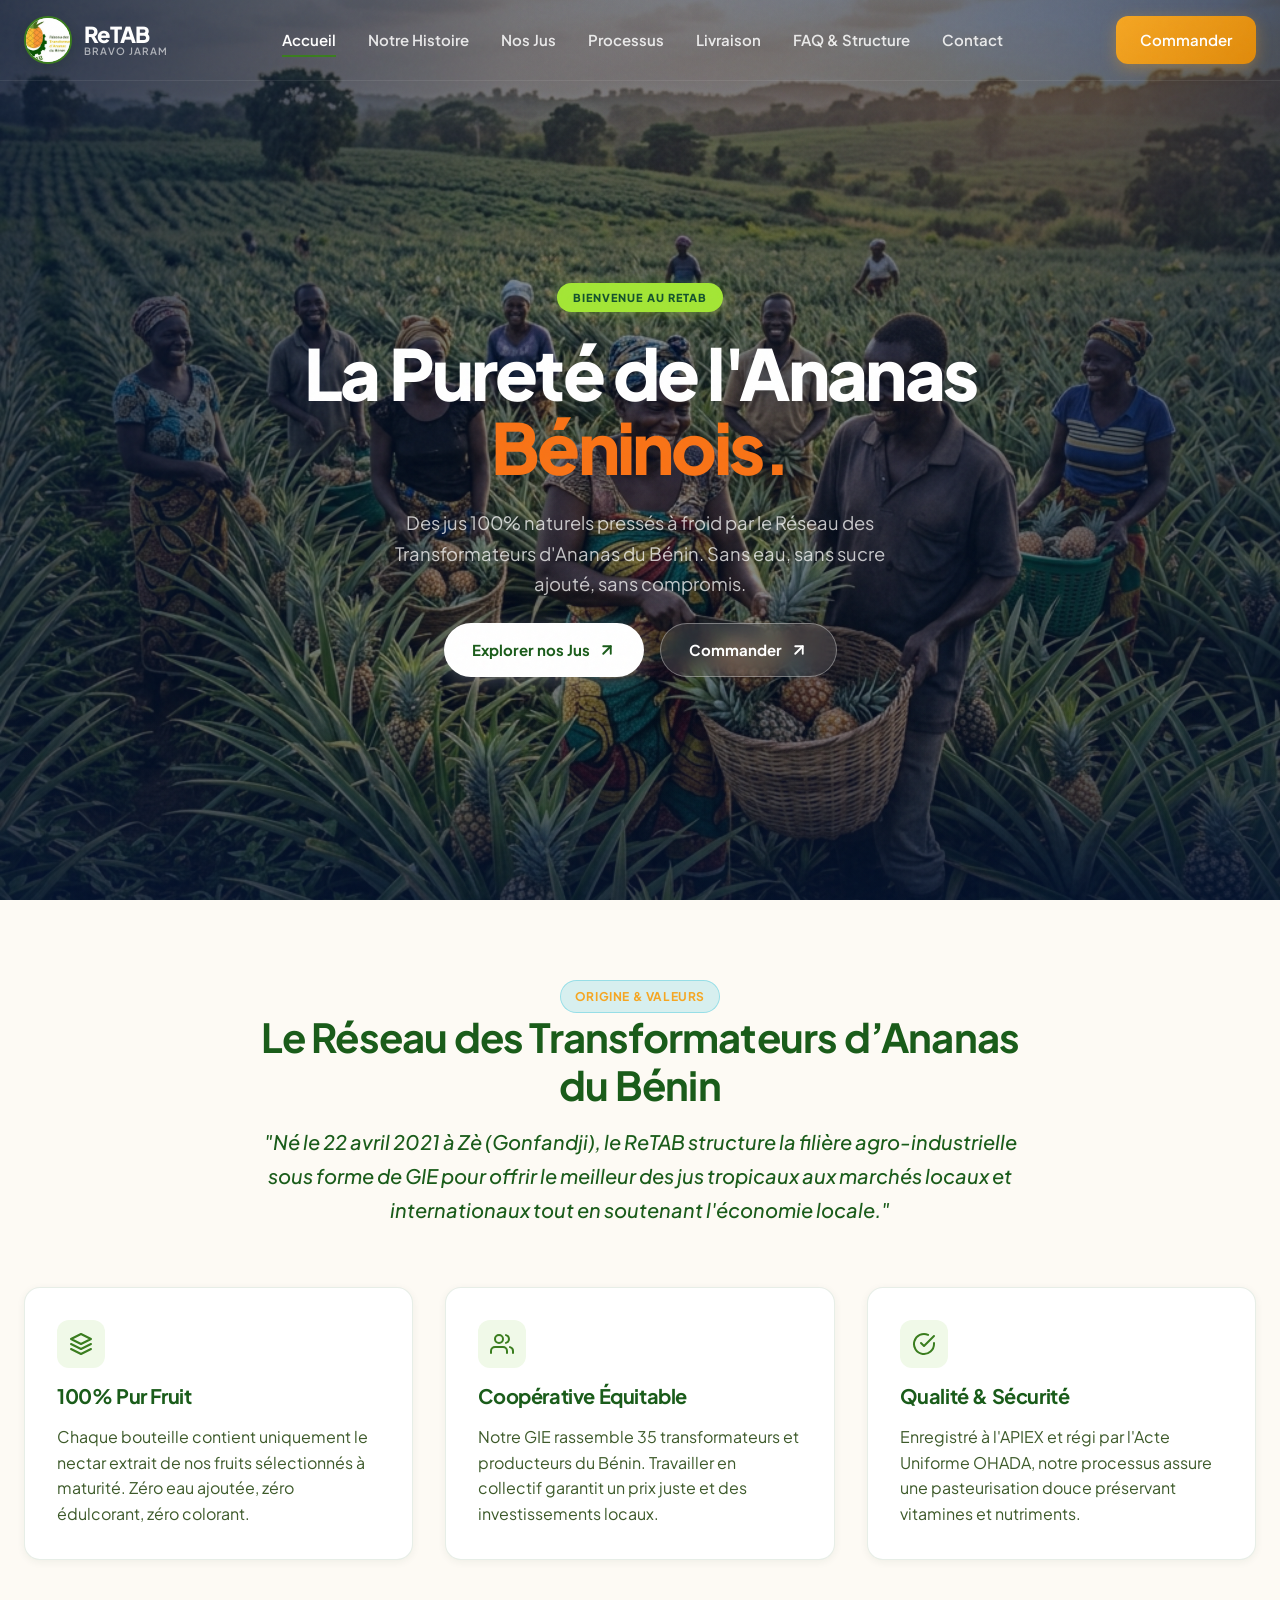
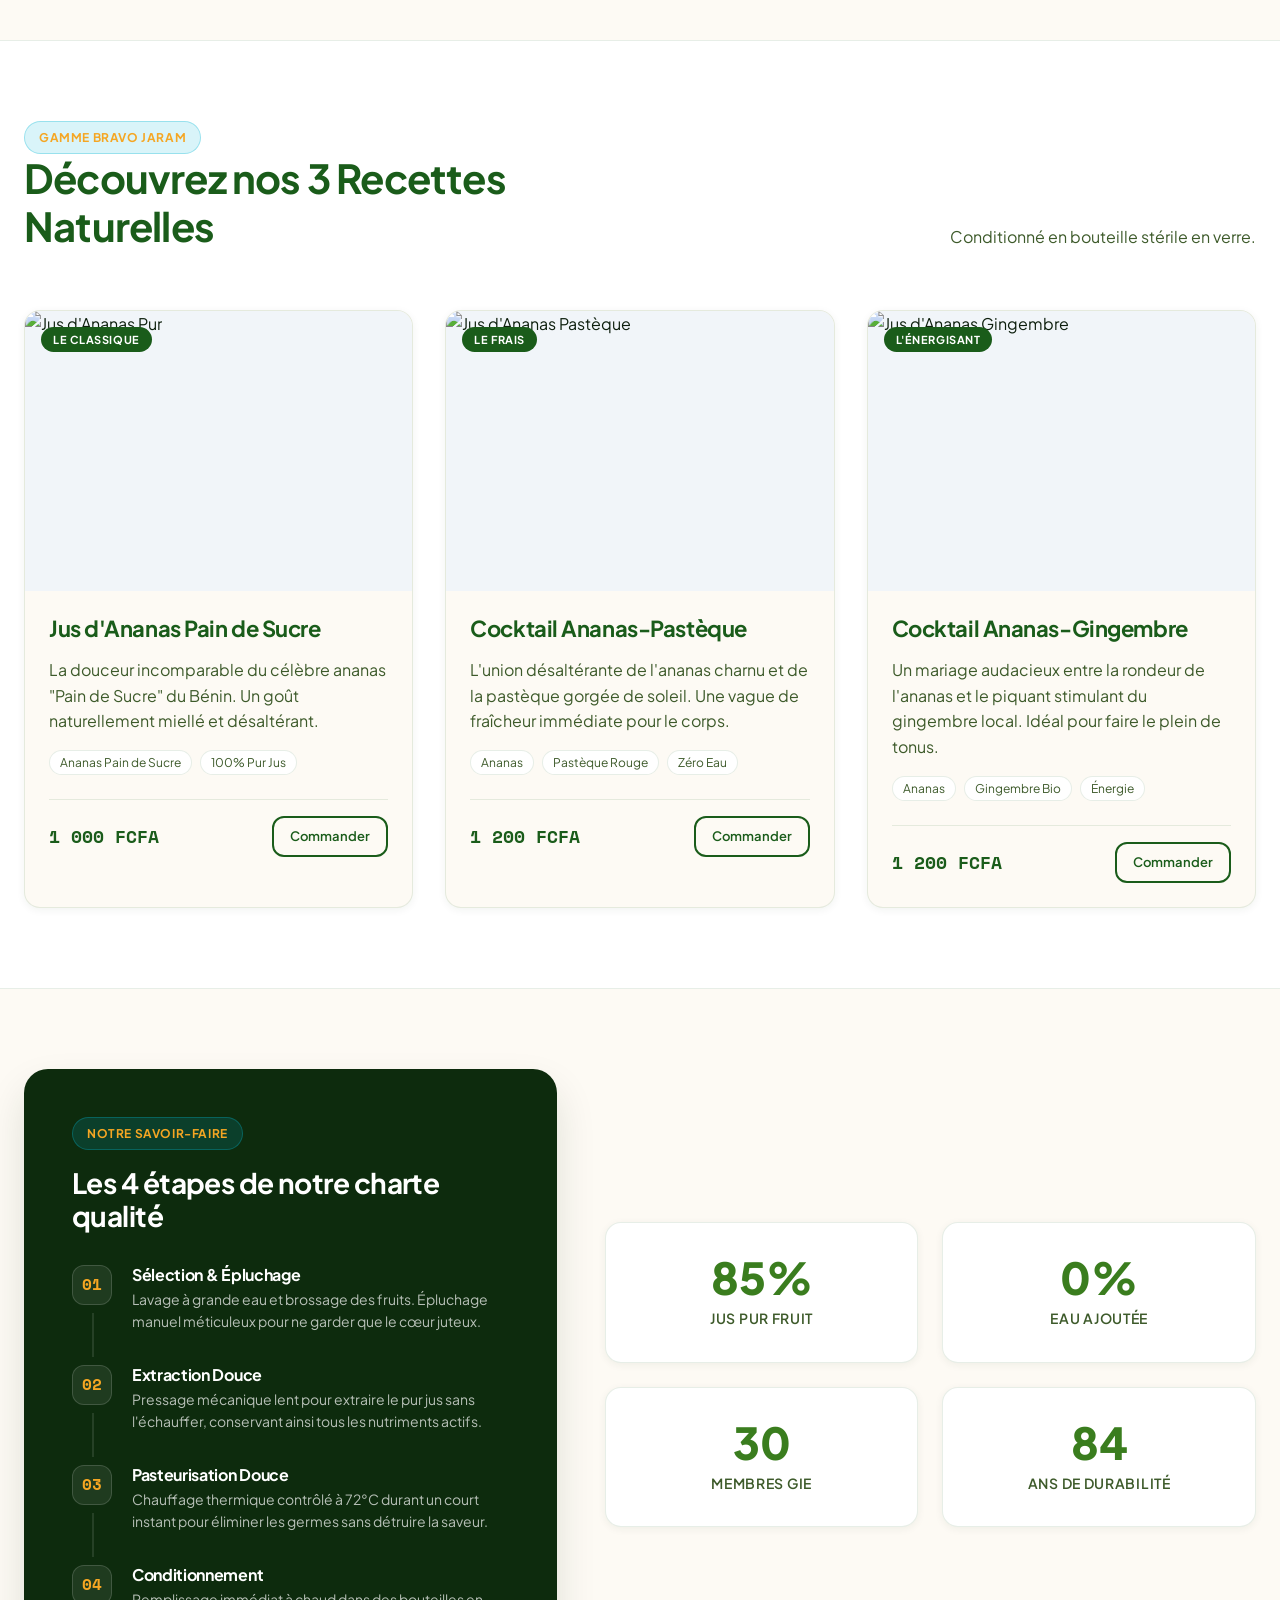
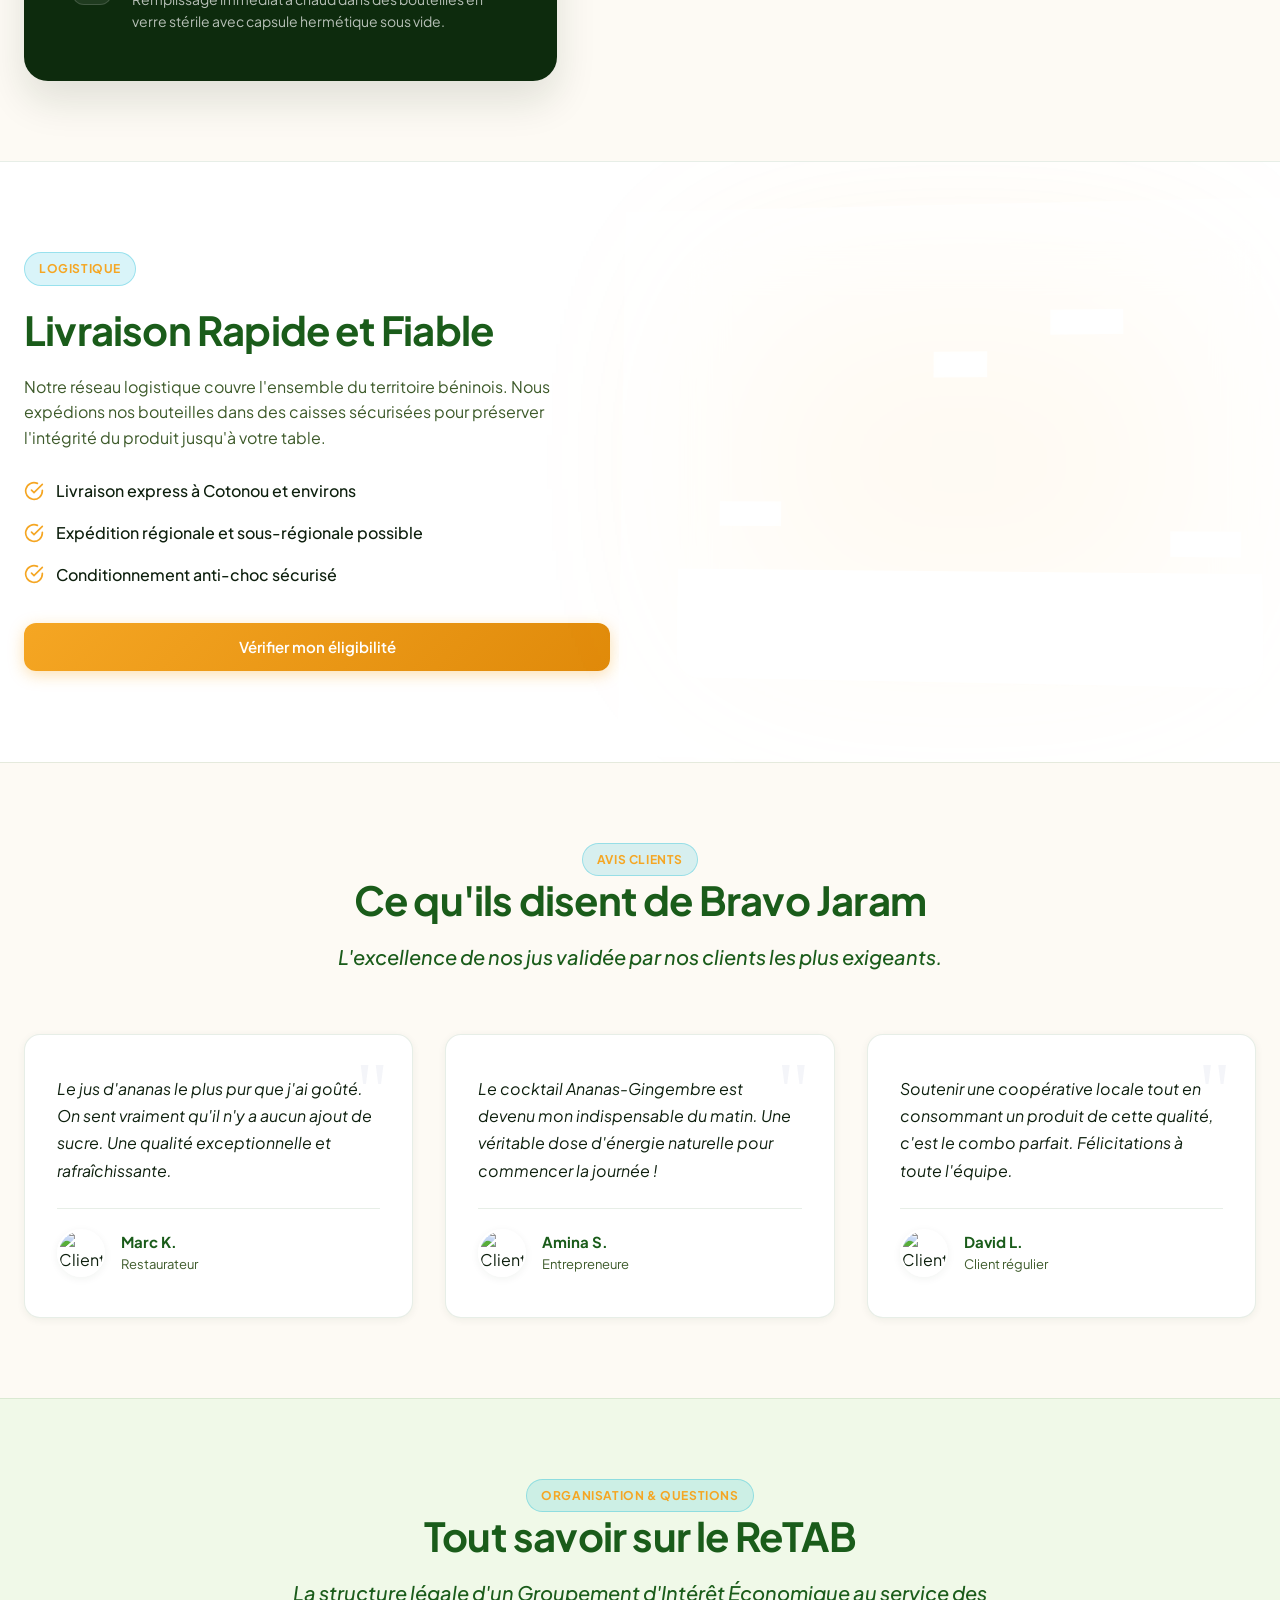
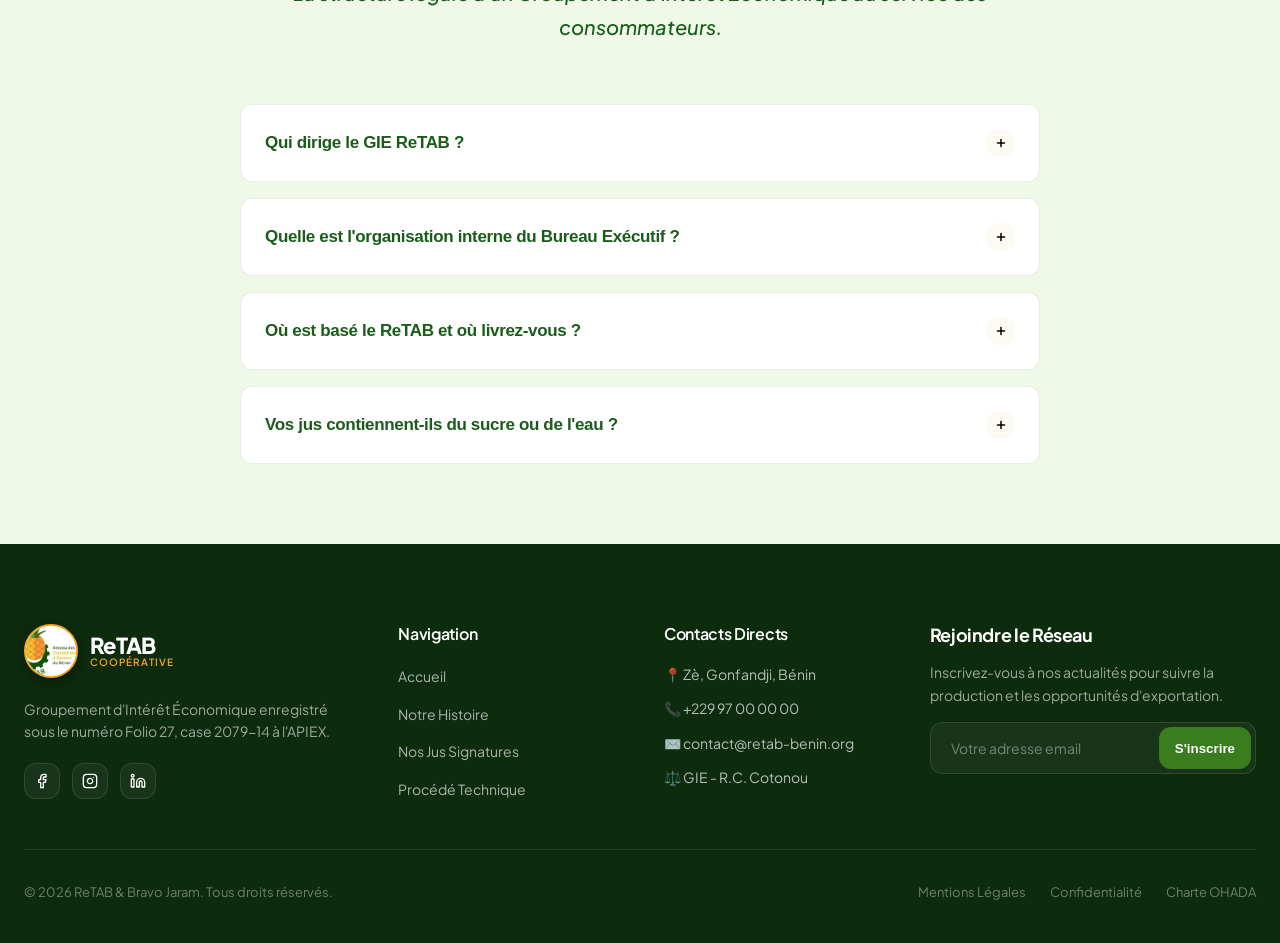
==== index.html @ 3af81f97 "feat: Add eligibilite verification form and link it to the button" ====
<!DOCTYPE html>
<html lang="fr">

<head>
  <meta charset="UTF-8">
  <meta name="viewport" content="width=device-width, initial-scale=1.0">
  <title>ReTAB | Le Goût de la Fraîcheur & Excellence Agroalimentaire au Bénin</title>
  <meta name="description"
    content="Site officiel de ReTAB (Réseau des Transformateurs d'Ananas du Bénin). Découvrez notre gamme de jus de fruits Bravo Jaram 100% naturels : Ananas, Pastèque, Gingembre.">
  <link rel="stylesheet" href="retab.css">
</head>

<body>

  <!-- =========================================
       HEADER & NAVIGATION
       ========================================= -->
  <header class="header-wrapper" id="mainHeader">
    <div class="container main-header">

      <!-- Brand Logo -->
      <a href="#" class="logo-wrapper" id="logoLink">
        <!-- Logo image : on montre uniquement la partie icone (engrenage+ananas) -->
        <div class="logo-img-crop">
          <img src="WhatsApp Image 2026-06-04 at 10.16.24.jpeg" alt="Logo ReTAB" class="logo-img-real" />
        </div>
        <div class="logo-text">
          <span>ReTAB</span>
          <span class="logo-sub">Bravo Jaram</span>
        </div>
      </a>

      <!-- Desktop Nav Menu -->
      <nav class="nav-horizontal" id="navMenu">
        <ul>
          <li><a href="#accueil" class="active">Accueil</a></li>
          <li><a href="#histoire">Notre Histoire</a></li>
          <li><a href="#jus">Nos Jus</a></li>
          <li><a href="#processus">Processus</a></li>
          <li><a href="#livraison">Livraison</a></li>
          <li><a href="#faq">FAQ & Structure</a></li>
          <li><a href="#contact">Contact</a></li>
        </ul>
      </nav>

      <!-- Action Button -->
      <div style="display: flex; align-items: center; gap: 16px;">
        <a href="commander.html" class="btn btn-primary" id="ctaHeader">Commander</a>

        <!-- Mobile Menu Trigger -->
        <button class="burger-menu" id="mobileMenuTrigger" aria-label="Ouvrir le menu">
          <span></span>
          <span></span>
          <span></span>
        </button>
      </div>

    </div>
  </header>

  <main>
    <!-- =========================================
         HERO SECTION — Full-Bleed Immersive
         ========================================= -->
    <section class="hero-section" id="accueil">

      <!-- Background Image Layer -->
      <div class="hero-bg">
        <img src="pineapple_field_workers.png" alt="Champs d'ananas avec des cultivateurs au Bénin"
          class="hero-bg-img" />
        <!-- Gradient overlays for readability -->
        <div class="hero-overlay-left"></div>
        <div class="hero-overlay-right"></div>
        <div class="hero-overlay-bottom"></div>
      </div>

      <!-- Hero Inner Layout -->
      <div class="hero-inner">

        <!-- ── HERO CONTENT : Centré ── -->
        <div class="hero-right">
          <div class="hero-badge-pill">BIENVENUE AU ReTAB</div>
          <h1 class="hero-headline">
            La Pureté de l'Ananas <span class="hero-headline-accent" style="color:#F97316;">Béninois.</span>
          </h1>
          <p class="hero-sub">Des jus 100% naturels pressés à froid par le Réseau des Transformateurs d'Ananas du Bénin.
            Sans eau, sans sucre ajouté, sans compromis.</p>
          <div class="hero-ctas">
            <a href="#jus" class="hero-cta-primary">
              Explorer nos Jus
              <svg width="18" height="18" viewBox="0 0 24 24" fill="none" stroke="currentColor" stroke-width="2.5"
                stroke-linecap="round" stroke-linejoin="round">
                <line x1="7" y1="17" x2="17" y2="7" />
                <polyline points="7 7 17 7 17 17" />
              </svg>
            </a>
            <a href="commander.html" class="hero-cta-secondary">
              Commander
              <svg width="18" height="18" viewBox="0 0 24 24" fill="none" stroke="currentColor" stroke-width="2.5"
                stroke-linecap="round" stroke-linejoin="round">
                <line x1="7" y1="17" x2="17" y2="7" />
                <polyline points="7 7 17 7 17 17" />
              </svg>
            </a>
          </div>


        </div>

      </div>
    </section>


    <!-- =========================================
         MISSION & VALUES SECTION
         ========================================= -->
    <section id="histoire">
      <div class="container">

        <div class="mission-intro">
          <div class="badge">Origine & Valeurs</div>
          <h2>Le Réseau des Transformateurs d’Ananas du Bénin</h2>
          <p>"Né le 22 avril 2021 à Zè (Gonfandji), le ReTAB structure la filière agro-industrielle sous forme de GIE
            pour offrir le meilleur des jus tropicaux aux marchés locaux et internationaux tout en soutenant l'économie
            locale."</p>
        </div>

        <div class="mission-grid">

          <!-- Card 1 -->
          <div class="mission-card">
            <div class="mission-icon">
              <svg width="24" height="24" viewBox="0 0 24 24" fill="none" stroke="currentColor" stroke-width="2"
                stroke-linecap="round" stroke-linejoin="round">
                <path d="M12 2L2 7l10 5 10-5-10-5zM2 17l10 5 10-5M2 12l10 5 10-5" />
              </svg>
            </div>
            <h3>100% Pur Fruit</h3>
            <p>Chaque bouteille contient uniquement le nectar extrait de nos fruits sélectionnés à maturité. Zéro eau
              ajoutée, zéro édulcorant, zéro colorant.</p>
          </div>

          <!-- Card 2 -->
          <div class="mission-card">
            <div class="mission-icon">
              <svg width="24" height="24" viewBox="0 0 24 24" fill="none" stroke="currentColor" stroke-width="2"
                stroke-linecap="round" stroke-linejoin="round">
                <path d="M17 21v-2a4 4 0 0 0-4-4H5a4 4 0 0 0-4 4v2" />
                <circle cx="9" cy="7" r="4" />
                <path d="M23 21v-2a4 4 0 0 0-3-3.87" />
                <path d="M16 3.13a4 4 0 0 1 0 7.75" />
              </svg>
            </div>
            <h3>Coopérative Équitable</h3>
            <p>Notre GIE rassemble 35 transformateurs et producteurs du Bénin. Travailler en collectif garantit un prix
              juste et des investissements locaux.</p>
          </div>

          <!-- Card 3 -->
          <div class="mission-card">
            <div class="mission-icon">
              <svg width="24" height="24" viewBox="0 0 24 24" fill="none" stroke="currentColor" stroke-width="2"
                stroke-linecap="round" stroke-linejoin="round">
                <path d="M22 11.08V12a10 10 0 1 1-5.93-9.14" />
                <polyline points="22 4 12 14.01 9 11.01" />
              </svg>
            </div>
            <h3>Qualité & Sécurité</h3>
            <p>Enregistré à l'APIEX et régi par l'Acte Uniforme OHADA, notre processus assure une pasteurisation douce
              préservant vitamines et nutriments.</p>
          </div>

        </div>

      </div>
    </section>

    <!-- =========================================
         PRODUCTS SECTION
         ========================================= -->
    <section class="products-section" id="jus">
      <div class="container">

        <div class="section-header">
          <div class="section-title-wrapper">
            <div class="badge">Gamme Bravo Jaram</div>
            <h2>Découvrez nos 3 Recettes Naturelles</h2>
          </div>
          <div>
            <p>Conditionné en bouteille stérile en verre.</p>
          </div>
        </div>

        <div class="products-grid">

          <!-- Product 1: Ananas Simple -->
          <div class="product-card">
            <div class="product-img-wrapper">
              <img src="https://images.unsplash.com/photo-1621506289937-a8e4df240d0b?auto=format&fit=crop&q=80&w=600"
                alt="Jus d'Ananas Pur" class="product-img">
              <span class="product-tag">Le Classique</span>
            </div>
            <div class="product-info">
              <h3>Jus d'Ananas Pain de Sucre</h3>
              <p>La douceur incomparable du célèbre ananas "Pain de Sucre" du Bénin. Un goût naturellement miellé et
                désaltérant.</p>
              <div class="product-ingredients">
                <span class="ingredient-badge">Ananas Pain de Sucre</span>
                <span class="ingredient-badge">100% Pur Jus</span>
              </div>
              <div class="product-footer">
                <span class="product-price">1 000 FCFA</span>
                <a href="commander.html" class="btn btn-outline"
                  style="padding: 8px 16px; font-size: 13px;">Commander</a>
              </div>
            </div>
          </div>

          <!-- Product 2: Ananas Pastèque -->
          <div class="product-card">
            <div class="product-img-wrapper">
              <img src="https://images.unsplash.com/photo-1528825871115-3581a5387919?auto=format&fit=crop&q=80&w=600"
                alt="Jus d'Ananas Pastèque" class="product-img">
              <span class="product-tag">Le Frais</span>
            </div>
            <div class="product-info">
              <h3>Cocktail Ananas-Pastèque</h3>
              <p>L'union désaltérante de l'ananas charnu et de la pastèque gorgée de soleil. Une vague de fraîcheur
                immédiate pour le corps.</p>
              <div class="product-ingredients">
                <span class="ingredient-badge">Ananas</span>
                <span class="ingredient-badge">Pastèque Rouge</span>
                <span class="ingredient-badge">Zéro Eau</span>
              </div>
              <div class="product-footer">
                <span class="product-price">1 200 FCFA</span>
                <a href="commander.html" class="btn btn-outline"
                  style="padding: 8px 16px; font-size: 13px;">Commander</a>
              </div>
            </div>
          </div>

          <!-- Product 3: Ananas Gingembre -->
          <div class="product-card">
            <div class="product-img-wrapper">
              <img src="https://images.unsplash.com/photo-1613478223719-2ab802602423?auto=format&fit=crop&q=80&w=600"
                alt="Jus d'Ananas Gingembre" class="product-img">
              <span class="product-tag">L'Énergisant</span>
            </div>
            <div class="product-info">
              <h3>Cocktail Ananas-Gingembre</h3>
              <p>Un mariage audacieux entre la rondeur de l'ananas et le piquant stimulant du gingembre local. Idéal
                pour faire le plein de tonus.</p>
              <div class="product-ingredients">
                <span class="ingredient-badge">Ananas</span>
                <span class="ingredient-badge">Gingembre Bio</span>
                <span class="ingredient-badge">Énergie</span>
              </div>
              <div class="product-footer">
                <span class="product-price">1 200 FCFA</span>
                <a href="commander.html" class="btn btn-outline"
                  style="padding: 8px 16px; font-size: 13px;">Commander</a>
              </div>
            </div>
          </div>

        </div>

      </div>
    </section>

    <!-- =========================================
         PROCESS SECTION
         ========================================= -->
    <section id="processus">
      <div class="container">

        <div class="process-wrapper">

          <!-- Dark Left Card: Technical Steps -->
          <div class="process-card-dark">
            <div>
              <div class="badge" style="background: rgba(6, 182, 212, 0.15); color: var(--accent);">Notre Savoir-faire
              </div>
              <h3 style="margin-top: 16px;">Les 4 étapes de notre charte qualité</h3>
            </div>

            <div class="process-step">
              <div class="step-num">01</div>
              <div class="step-content">
                <h4>Sélection & Épluchage</h4>
                <p>Lavage à grande eau et brossage des fruits. Épluchage manuel méticuleux pour ne garder que le cœur
                  juteux.</p>
              </div>
            </div>

            <div class="process-step">
              <div class="step-num">02</div>
              <div class="step-content">
                <h4>Extraction Douce</h4>
                <p>Pressage mécanique lent pour extraire le pur jus sans l'échauffer, conservant ainsi tous les
                  nutriments actifs.</p>
              </div>
            </div>

            <div class="process-step">
              <div class="step-num">03</div>
              <div class="step-content">
                <h4>Pasteurisation Douce</h4>
                <p>Chauffage thermique contrôlé à 72°C durant un court instant pour éliminer les germes sans détruire la
                  saveur.</p>
              </div>
            </div>

            <div class="process-step">
              <div class="step-num">04</div>
              <div class="step-content">
                <h4>Conditionnement</h4>
                <p>Remplissage immédiat à chaud dans des bouteilles en verre stérile avec capsule hermétique sous vide.
                </p>
              </div>
            </div>
          </div>

          <!-- Right Grid: General Coop Stats -->
          <div class="process-stats-grid">

            <div class="stats-card-lite">
              <div class="num" id="statFruit">100%</div>
              <div class="label">Jus Pur Fruit</div>
            </div>

            <div class="stats-card-lite">
              <div class="num" id="statEau">0%</div>
              <div class="label">Eau ajoutée</div>
            </div>

            <div class="stats-card-lite">
              <div class="num" id="statMembres">35</div>
              <div class="label">Membres GIE</div>
            </div>

            <div class="stats-card-lite">
              <div class="num" id="statDuree">99</div>
              <div class="label">Ans de Durabilité</div>
            </div>

          </div>

        </div>

      </div>
    </section>

    <!-- =========================================
         DELIVERY SECTION
         ========================================= -->
    <section class="delivery-section" id="livraison">
      <div class="container">
        <div class="delivery-wrapper">
          <div class="delivery-content">
            <div class="badge">Logistique</div>
            <h2>Livraison Rapide et Fiable</h2>
            <p>Notre réseau logistique couvre l'ensemble du territoire béninois. Nous expédions nos bouteilles dans des
              caisses sécurisées pour préserver l'intégrité du produit jusqu'à votre table.</p>
            <ul class="delivery-features">
              <li>
                <svg width="20" height="20" viewBox="0 0 24 24" fill="none" stroke="var(--accent)" stroke-width="2"
                  stroke-linecap="round">
                  <path d="M22 11.08V12a10 10 0 1 1-5.93-9.14" />
                  <polyline points="22 4 12 14.01 9 11.01" />
                </svg>
                <span>Livraison express à Cotonou et environs</span>
              </li>
              <li>
                <svg width="20" height="20" viewBox="0 0 24 24" fill="none" stroke="var(--accent)" stroke-width="2"
                  stroke-linecap="round">
                  <path d="M22 11.08V12a10 10 0 1 1-5.93-9.14" />
                  <polyline points="22 4 12 14.01 9 11.01" />
                </svg>
                <span>Expédition régionale et sous-régionale possible</span>
              </li>
              <li>
                <svg width="20" height="20" viewBox="0 0 24 24" fill="none" stroke="var(--accent)" stroke-width="2"
                  stroke-linecap="round">
                  <path d="M22 11.08V12a10 10 0 1 1-5.93-9.14" />
                  <polyline points="22 4 12 14.01 9 11.01" />
                </svg>
                <span>Conditionnement anti-choc sécurisé</span>
              </li>
            </ul>
            <a href="eligibilite.html" target="_blank" rel="noopener" class="btn btn-primary"
              style="margin-top: 16px;">Vérifier mon éligibilité</a>
          </div>
          <div class="delivery-visual-container">
            <div class="glow-bg" style="background: var(--accent);"></div>
            
            <div class="tracker-ui-glass">
              <!-- Top Header of the Glass Card -->
              <div class="tracker-header">
                <div class="tracker-dots"><span></span><span></span><span></span></div>
                <div class="tracker-title">Suivi Logistique Live</div>
              </div>

              <!-- Map Area -->
              <div class="tracker-map-area">
                <div class="map-pattern"></div>
                
                <svg class="route-svg" viewBox="0 0 200 100" preserveAspectRatio="none">
                  <!-- Secondary Routes (Faded) -->
                  <path class="route-path-secondary" d="M 40,60 Q 60,40 90,25" fill="none" stroke="var(--text-muted)" stroke-width="1.5" stroke-dasharray="3,3" opacity="0.4" />
                  <path class="route-path-secondary" d="M 90,25 Q 110,15 130,10" fill="none" stroke="var(--text-muted)" stroke-width="1.5" stroke-dasharray="3,3" opacity="0.4" />
                  <path class="route-path-secondary" d="M 40,60 Q 25,65 15,70" fill="none" stroke="var(--text-muted)" stroke-width="1.5" stroke-dasharray="3,3" opacity="0.4" />
                  <path class="route-path-secondary" d="M 40,60 Q 100,80 170,80" fill="none" stroke="var(--text-muted)" stroke-width="1.5" stroke-dasharray="3,3" opacity="0.4" />

                  <!-- Main Active Route to Cotonou -->
                  <path class="route-path" d="M 40,60 Q 90,40 140,50" fill="none" stroke="var(--accent)" stroke-width="2.5" stroke-dasharray="6,6" />
                  
                  <!-- City Dots -->
                  <circle cx="40" cy="60" r="5" fill="var(--primary)" /> <!-- Zè -->
                  <circle cx="90" cy="25" r="3" fill="var(--text-muted)" /> <!-- Parakou -->
                  <circle cx="130" cy="10" r="3" fill="var(--text-muted)" /> <!-- Niamey -->
                  <circle cx="15" cy="70" r="3" fill="var(--text-muted)" /> <!-- Lomé -->
                  <circle cx="170" cy="80" r="3" fill="var(--text-muted)" /> <!-- Lagos -->
                  <circle cx="140" cy="50" r="5" fill="#10b981" /> <!-- Cotonou -->
                </svg>

                <!-- City Pins & Labels -->
                <div class="pin pin-start" style="top: 55%; left: 20%;">
                  <span class="pin-label">Zè (Production)</span>
                </div>
                
                <div class="pin pin-sm" style="top: 20%; left: 45%;">
                  <span class="pin-label-sm">Parakou</span>
                </div>
                <div class="pin pin-sm" style="top: 5%; left: 65%;">
                  <span class="pin-label-sm">Niamey (NE)</span>
                </div>
                <div class="pin pin-sm" style="top: 75%; left: 7.5%;">
                  <span class="pin-label-sm">Lomé (TG)</span>
                </div>
                <div class="pin pin-sm" style="top: 85%; left: 85%;">
                  <span class="pin-label-sm">Lagos (NG)</span>
                </div>

                <div class="pin pin-end" style="top: 45%; left: 70%;">
                  <span class="pin-label pin-active">Cotonou (Client)</span>
                  <div class="pulse-green pin-pulse"></div>
                </div>

                <!-- Animated Vehicle -->
                <div class="vehicle-icon">
                  <svg width="20" height="20" viewBox="0 0 24 24" fill="none" stroke="var(--primary)" stroke-width="2" stroke-linecap="round" stroke-linejoin="round">
                    <rect x="1" y="3" width="15" height="13"></rect>
                    <polygon points="16 8 20 8 23 11 23 16 16 16 16 8"></polygon>
                    <circle cx="5.5" cy="18.5" r="2.5"></circle>
                    <circle cx="18.5" cy="18.5" r="2.5"></circle>
                  </svg>
                </div>
              </div>
              
              <!-- Integrated Status Card -->
              <div class="tracker-status-bar">
                <div class="delivery-status-header">
                  <div class="pulse-green"></div>
                  <span>En transit - Livraison Express</span>
                </div>
                <div class="delivery-status-body">
                  <strong>Colis ReTAB #0045</strong>
                  <span>Destination: Cotonou</span>
                </div>
              </div>
            </div>
          </div>
        </div>
      </div>
    </section>

    <!-- =========================================
         TESTIMONIALS SECTION
         ========================================= -->
    <section class="testimonials-section" id="temoignages">
      <div class="container">

        <div class="mission-intro">
          <div class="badge">Avis Clients</div>
          <h2>Ce qu'ils disent de Bravo Jaram</h2>
          <p>L'excellence de nos jus validée par nos clients les plus exigeants.</p>
        </div>

        <div class="testimonials-grid">

          <div class="testimonial-card">
            <div class="quote-icon">"</div>
            <p class="testimonial-text">Le jus d'ananas le plus pur que j'ai goûté. On sent vraiment qu'il n'y a aucun
              ajout de sucre. Une qualité exceptionnelle et rafraîchissante.</p>
            <div class="testimonial-author">
              <img src="https://images.unsplash.com/photo-1472099645785-5658abf4ff4e?auto=format&fit=crop&q=80&w=100"
                alt="Client" class="author-img">
              <div class="author-info">
                <strong>Marc K.</strong>
                <span>Restaurateur</span>
              </div>
            </div>
          </div>

          <div class="testimonial-card">
            <div class="quote-icon">"</div>
            <p class="testimonial-text">Le cocktail Ananas-Gingembre est devenu mon indispensable du matin. Une
              véritable dose d'énergie naturelle pour commencer la journée !</p>
            <div class="testimonial-author">
              <img src="https://images.unsplash.com/photo-1438761681033-6461ffad8d80?auto=format&fit=crop&q=80&w=100"
                alt="Client" class="author-img">
              <div class="author-info">
                <strong>Amina S.</strong>
                <span>Entrepreneure</span>
              </div>
            </div>
          </div>

          <div class="testimonial-card">
            <div class="quote-icon">"</div>
            <p class="testimonial-text">Soutenir une coopérative locale tout en consommant un produit de cette qualité,
              c'est le combo parfait. Félicitations à toute l'équipe.</p>
            <div class="testimonial-author">
              <img src="https://images.unsplash.com/photo-1507003211169-0a1dd7228f2d?auto=format&fit=crop&q=80&w=100"
                alt="Client" class="author-img">
              <div class="author-info">
                <strong>David L.</strong>
                <span>Client régulier</span>
              </div>
            </div>
          </div>

        </div>

      </div>
    </section>

    <!-- =========================================
         FAQ & ORGANIZATION SECTION
         ========================================= -->
    <section class="faq-section" id="faq">
      <div class="container">

        <div class="mission-intro">
          <div class="badge">Organisation & Questions</div>
          <h2>Tout savoir sur le ReTAB</h2>
          <p>La structure légale d'un Groupement d'Intérêt Économique au service des consommateurs.</p>
        </div>

        <div class="faq-container">

          <!-- Accordion Item 1 -->
          <div class="faq-item">
            <button class="faq-trigger">
              <h4>Qui dirige le GIE ReTAB ?</h4>
              <div class="faq-icon-box">
                <svg width="12" height="12" viewBox="0 0 24 24" fill="none" stroke="currentColor" stroke-width="3"
                  stroke-linecap="round">
                  <line x1="12" y1="5" x2="12" y2="19"></line>
                  <line x1="5" y1="12" x2="19" y2="12"></line>
                </svg>
              </div>
            </button>
            <div class="faq-content">
              <div class="faq-content-inner">
                <p>Le ReTAB est administré selon des règles précises définies par l'Acte Uniforme OHADA.
                  L'administration générale est assurée par <strong>Rigobert HOUESSA</strong>. La gestion financière et
                  le contrôle interne sont supervisés par <strong>AHOUANGAN Colette</strong>, contrôleur de gestion.
                  L'Assemblée Générale (AG) regroupe 35 membres actifs de la filière.</p>
              </div>
            </div>
          </div>

          <!-- Accordion Item 2 -->
          <div class="faq-item">
            <button class="faq-trigger">
              <h4>Quelle est l'organisation interne du Bureau Exécutif ?</h4>
              <div class="faq-icon-box">
                <svg width="12" height="12" viewBox="0 0 24 24" fill="none" stroke="currentColor" stroke-width="3"
                  stroke-linecap="round">
                  <line x1="12" y1="5" x2="12" y2="19"></line>
                  <line x1="5" y1="12" x2="19" y2="12"></line>
                </svg>
              </div>
            </button>
            <div class="faq-content">
              <div class="faq-content-inner">
                <p>Le Bureau Exécutif (B.E) coordonne les actions opérationnelles quotidiennes validées par l'Assemblée
                  Générale. Il s'appuie sur le Secrétaire Général (SG), le Trésorier Général (TG) et son Adjoint pour
                  les flux comptables, ainsi que sur des postes clés comme le <strong>Responsable Qualité</strong> et le
                  <strong>Responsable Communication</strong> pour veiller aux normes sanitaires et à la visibilité de la
                  marque.
                </p>
              </div>
            </div>
          </div>

          <!-- Accordion Item 3 -->
          <div class="faq-item">
            <button class="faq-trigger">
              <h4>Où est basé le ReTAB et où livrez-vous ?</h4>
              <div class="faq-icon-box">
                <svg width="12" height="12" viewBox="0 0 24 24" fill="none" stroke="currentColor" stroke-width="3"
                  stroke-linecap="round">
                  <line x1="12" y1="5" x2="12" y2="19"></line>
                  <line x1="5" y1="12" x2="19" y2="12"></line>
                </svg>
              </div>
            </button>
            <div class="faq-content">
              <div class="faq-content-inner">
                <p>Le siège social officiel du ReTAB est établi au Bénin, plus précisément à <strong>Zè,
                    Gonfandji</strong> (au domicile de M. Cyrille Tokponnon, l'un des membres fondateurs avec Mme Gloria
                  Djidonou). Nous disposons d'un réseau logistique capable de livrer l'ensemble du territoire béninois,
                  et nous exportons également nos jus vers la sous-région et l'international.</p>
              </div>
            </div>
          </div>

          <!-- Accordion Item 4 -->
          <div class="faq-item">
            <button class="faq-trigger">
              <h4>Vos jus contiennent-ils du sucre ou de l'eau ?</h4>
              <div class="faq-icon-box">
                <svg width="12" height="12" viewBox="0 0 24 24" fill="none" stroke="currentColor" stroke-width="3"
                  stroke-linecap="round">
                  <line x1="12" y1="5" x2="12" y2="19"></line>
                  <line x1="5" y1="12" x2="19" y2="12"></line>
                </svg>
              </div>
            </button>
            <div class="faq-content">
              <div class="faq-content-inner">
                <p>Absolument pas. Les jus de la marque Bravo Jaram sont exempts d'eau ajoutée et de sucre cristallisé.
                  La sucrosité provient uniquement du fructose naturel contenu dans l'ananas Pain de Sucre récolté à
                  pleine maturité.</p>
              </div>
            </div>
          </div>

        </div>

      </div>
    </section>
  </main>

  <!-- =========================================
       FOOTER SECTION
       ========================================= -->
  <footer class="main-footer" id="contact">
    <div class="container">

      <!-- Footer Columns -->
      <div class="footer-top">

        <!-- About Column -->
        <div class="footer-col-about">
          <!-- Logo footer avec vrai image -->
          <a href="#" class="logo-wrapper logo-wrapper--footer">
            <div class="logo-img-crop logo-img-crop--footer">
              <img src="WhatsApp Image 2026-06-04 at 10.16.24.jpeg" alt="Logo ReTAB" class="logo-img-real" />
            </div>
            <div class="logo-text">
              <span style="color:white;">ReTAB</span>
              <span class="logo-sub" style="color: var(--accent);">Coopérative</span>
            </div>
          </a>
          <p>Groupement d'Intérêt Économique enregistré sous le numéro Folio 27, case 2079-14 à l'APIEX.</p>
          <div class="social-links">
            <a href="#" class="social-link" aria-label="Facebook">
              <svg width="16" height="16" viewBox="0 0 24 24" fill="none" stroke="currentColor" stroke-width="2"
                stroke-linecap="round" stroke-linejoin="round">
                <path d="M18 2h-3a5 5 0 0 0-5 5v3H7v4h3v8h4v-8h3l1-4h-4V7a1 1 0 0 1 1-1h3z" />
              </svg>
            </a>
            <a href="#" class="social-link" aria-label="Instagram">
              <svg width="16" height="16" viewBox="0 0 24 24" fill="none" stroke="currentColor" stroke-width="2"
                stroke-linecap="round" stroke-linejoin="round">
                <rect x="2" y="2" width="20" height="20" rx="5" ry="5"></rect>
                <path d="M16 11.37A4 4 0 1 1 12.63 8 4 4 0 0 1 16 11.37z"></path>
                <line x1="17.5" y1="6.5" x2="17.51" y2="6.5"></line>
              </svg>
            </a>
            <a href="#" class="social-link" aria-label="LinkedIn">
              <svg width="16" height="16" viewBox="0 0 24 24" fill="none" stroke="currentColor" stroke-width="2"
                stroke-linecap="round" stroke-linejoin="round">
                <path d="M16 8a6 6 0 0 1 6 6v7h-4v-7a2 2 0 0 0-2-2 2 2 0 0 0-2 2v7h-4v-7a6 6 0 0 1 6-6z"></path>
                <rect x="2" y="9" width="4" height="12"></rect>
                <circle cx="4" cy="4" r="2"></circle>
              </svg>
            </a>
          </div>
        </div>

        <!-- Links Column 1 -->
        <div class="footer-col-links">
          <h4>Navigation</h4>
          <ul>
            <li><a href="#accueil">Accueil</a></li>
            <li><a href="#histoire">Notre Histoire</a></li>
            <li><a href="#jus">Nos Jus Signatures</a></li>
            <li><a href="#processus">Procédé Technique</a></li>
          </ul>
        </div>

        <!-- Contacts Column -->
        <div class="footer-col-links">
          <h4>Contacts Directs</h4>
          <ul style="color: rgba(255,255,255,0.7); font-size: 14px;">
            <li>📍 Zè, Gonfandji, Bénin</li>
            <li>📞 +229 97 00 00 00</li>
            <li>✉️ contact@retab-benin.org</li>
            <li>⚖️ GIE - R.C. Cotonou</li>
          </ul>
        </div>

        <!-- Newsletter Column -->
        <div class="footer-newsletter">
          <h4>Rejoindre le Réseau</h4>
          <p>Inscrivez-vous à nos actualités pour suivre la production et les opportunités d'exportation.</p>
          <form class="newsletter-form" id="newsletterForm">
            <input type="email" id="newsletterEmail" placeholder="Votre adresse email" required
              aria-label="Email de contact">
            <button type="submit" id="newsletterBtn">S'inscrire</button>
          </form>
          <p class="mono-data" id="newsletterFeedback"
            style="font-size: 13px; font-weight: 600; margin-top: 8px; display: none; line-height: 1.4;">
          </p>
        </div>

      </div>

      <!-- Footer Bottom -->
      <div class="footer-bottom">
        <p>&copy; 2026 ReTAB & Bravo Jaram. Tous droits réservés.</p>
        <div class="footer-bottom-links">
          <a href="#">Mentions Légales</a>
          <a href="#">Confidentialité</a>
          <a href="#">Charte OHADA</a>
        </div>
      </div>

    </div>
  </footer>

  <!-- Script Import -->
  <script src="script.js"></script>

  <!-- Script pour la Newsletter avec Web3Forms -->
  <script>
    document.getElementById('newsletterForm').addEventListener('submit', async function (e) {
      e.preventDefault();

      const emailInput = document.getElementById('newsletterEmail');
      const email = emailInput.value.trim();
      const btn = document.getElementById('newsletterBtn');
      const feedback = document.getElementById('newsletterFeedback');

      if (!email) return;

      // Loading state
      btn.disabled = true;
      btn.textContent = 'Envoi...';
      feedback.style.display = 'none';

      try {
        const res = await fetch('https://api.web3forms.com/submit', {
          method: 'POST',
          headers: { 'Content-Type': 'application/json', Accept: 'application/json' },
          body: JSON.stringify({
            access_key: '903e304c-72f6-47ca-9ec4-9ea1552f4fe0',
            subject: '🍍 Nouvel inscrit à la Newsletter Bravo Jaram',
            from_name: 'Site ReTAB',
            'Email de l\'abonné': email,
            botcheck: ''
          })
        });

        const data = await res.json();

        if (data.success) {
          emailInput.value = '';
          feedback.style.color = '#a3e635'; // Vert succès
          feedback.textContent = '🎉 Succès ! Vous avez bien rejoint le réseau.';
        } else {
          throw new Error(data.message || 'Erreur inconnue');
        }
      } catch (err) {
        feedback.style.color = '#f87171'; // Rouge erreur
        feedback.textContent = '❌ Une erreur est survenue, veuillez réessayer.';
      }

      // Reset
      feedback.style.display = 'block';
      btn.disabled = false;
      btn.textContent = 'S\'inscrire';
    });
  </script>
</body>

</html>
---- retab.css ----
/* 
  =========================================
  DESIGN SYSTEM & BASE STYLES : ReTAB / Bravo Jaram
  =========================================
  Palette : Logo ReTAB officiel
  · Vert Foret  #1A5C1A  → Primaire (engrenage)
  · Vert Moyen  #3A7D1E  → Secondaire (feuilles)
  · Ambre Ananas #F5A623 → Accent / CTA (fruit)
  · Creme Chaud  #FDFAF4 → Fond principal
  Direction Artistique : Senior Digital Creative Director
  =========================================
*/

/* Google Fonts Import */
@import url('https://fonts.googleapis.com/css2?family=Plus+Jakarta+Sans:ital,wght@0,300;0,400;0,500;0,600;0,700;0,800;1,400&family=Space+Mono:ital,wght@0,400;0,700;1,400&display=swap');

:root {
  /* ── Color Tokens : Palette Logo ReTAB ── */
  --bg-primary:       #fdfaf4;   /* Creme chaud - fond principal */
  --bg-card:          #ffffff;
  --bg-footer:        #0d2b0d;   /* Vert tres fonce - footer */
  --bg-accent-light:  #f0f9e8;   /* Vert tres pale - hover cards */

  --primary:          #1a5c1a;   /* Vert foret fonce (engrenage logo) */
  --primary-hover:    #134313;
  --secondary:        #3a7d1e;   /* Vert moyen (feuilles logo) */
  --secondary-hover:  #2d6018;
  --accent:           #f5a623;   /* Ambre-Ananas (fruit logo) */
  --accent-hover:     #e08a0a;
  --accent-light:     #fff4dd;   /* Fond badge accent */

  --text-primary:     #0d1f0d;   /* Vert nuit - textes forts */
  --text-secondary:   #3d5a2a;   /* Vert moyen - corps de texte */
  --text-muted:       #6b7c5a;   /* Vert grise - labels */
  --text-light:       #f5f9f0;   /* Blanc verdatre */

  --border-color:     rgba(26, 92, 26, 0.1);
  --border-focus:     rgba(245, 166, 35, 0.5);

  /* System Spacing & Radius */
  --radius-lg:   24px;
  --radius-md:   16px;
  --radius-sm:   12px;
  --radius-full: 9999px;

  --shadow-sm:   0 2px 8px  rgba(13, 43, 13, 0.06);
  --shadow-md:   0 8px 30px rgba(13, 43, 13, 0.08);
  --shadow-lg:   0 20px 40px rgba(13, 43, 13, 0.12);
  --shadow-glow: 0 0 24px rgba(245, 166, 35, 0.25);

  /* Transitions */
  --transition-smooth: all 0.3s cubic-bezier(0.4, 0, 0.2, 1);
  --transition-fast:   all 0.15s cubic-bezier(0.4, 0, 0.2, 1);
  --transition-spring: all 0.5s cubic-bezier(0.175, 0.885, 0.32, 1.275);
}

/* Base Reset & Aesthetics */
*, *::before, *::after {
  box-sizing: border-box;
  margin: 0;
  padding: 0;
}

html {
  scroll-behavior: smooth;
  font-size: 16px;
}

body {
  font-family: 'Plus Jakarta Sans', sans-serif;
  background-color: var(--bg-primary);
  color: var(--text-primary);
  line-height: 1.6;
  overflow-x: hidden;
  position: relative;
}

/* SVG Overlay Noise for premium depth */
body::after {
  content: "";
  position: fixed;
  top: 0;
  left: 0;
  width: 100%;
  height: 100%;
  pointer-events: none;
  z-index: 9999;
  opacity: 0.025;
  background-image: url("data:image/svg+xml,%3Csvg viewBox='0 0 200 200' xmlns='http://www.w3.org/2000/svg'%3E%3Cfilter id='noiseFilter'%3E%3CfeTurbulence type='fractalNoise' baseFrequency='0.8' numOctaves='3' stitchTiles='stitch'/%3E%3C/filter%3E%3Crect width='100%25' height='100%25' filter='url(%23noiseFilter)'/%3E%3C/svg%3E");
}

/* Typography Hierarchy */
h1, h2, h3, h4, h5, h6 {
  font-weight: 700;
  line-height: 1.2;
  letter-spacing: -0.02em;
  color: var(--primary);
}

h1 { font-size: clamp(2.5rem, 5vw, 4rem); }
h2 { font-size: clamp(1.8rem, 4vw, 2.5rem); }
h3 { font-size: clamp(1.4rem, 2.5vw, 1.8rem); }
p { color: var(--text-secondary); }

/* Monospace stats data styling */
.stat-number, .mono-data {
  font-family: 'Space Mono', monospace;
  font-weight: 700;
}

a {
  text-decoration: none;
  color: inherit;
  transition: var(--transition-smooth);
}

/* Utility Containers */
.container {
  width: 100%;
  max-width: 1280px;
  margin: 0 auto;
  padding: 0 24px;
}

section {
  padding: 80px 0;
}

/* Custom Scrollbar */
::-webkit-scrollbar {
  width: 8px;
}
::-webkit-scrollbar-track {
  background: var(--bg-primary);
}
::-webkit-scrollbar-thumb {
  background: var(--text-muted);
  border-radius: var(--radius-full);
}
::-webkit-scrollbar-thumb:hover {
  background: var(--primary);
}

/* 
  =========================================
  HEADER / NAVBAR
  =========================================
*/
.header-wrapper {
  position: absolute;
  top: 0;
  left: 0;
  right: 0;
  z-index: 1000;
  background: transparent;
  border-bottom: 1px solid rgba(255,255,255,0.08);
  transition: var(--transition-smooth);
}

.header-wrapper.scrolled {
  position: fixed;
  background: rgba(255, 255, 255, 0.92);
  backdrop-filter: blur(20px);
  border-bottom: 1px solid var(--border-color);
  box-shadow: var(--shadow-sm);
}

/* Navbar links white while hero is transparent */
.header-wrapper:not(.scrolled) .nav-horizontal a {
  color: rgba(255,255,255,0.85);
}
.header-wrapper:not(.scrolled) .nav-horizontal a:hover,
.header-wrapper:not(.scrolled) .nav-horizontal a.active {
  color: #ffffff;
}
.header-wrapper:not(.scrolled) .logo-text > span:first-child {
  color: white;
}
.header-wrapper:not(.scrolled) .logo-sub {
  color: rgba(255,255,255,0.6);
}
.header-wrapper:not(.scrolled) .burger-menu span {
  background: white;
}

.main-header {
  display: flex;
  justify-content: space-between;
  align-items: center;
  height: 80px;
}

.logo-wrapper {
  display: flex;
  align-items: center;
  gap: 12px;
}

.logo-img-crop {
  width: 48px;
  height: 48px;
  border-radius: 50%;
  overflow: hidden;
  background: #ffffff;
  display: flex;
  align-items: center;
  justify-content: center;
  border: 2px solid var(--secondary);
  box-shadow: 0 4px 12px rgba(13, 43, 13, 0.15);
  flex-shrink: 0;
  transition: var(--transition-spring);
}

.logo-wrapper:hover .logo-img-crop {
  transform: scale(1.08) rotate(5deg);
  border-color: var(--accent);
}

.logo-img-real {
  width: 140%;
  height: 140%;
  object-fit: cover;
  object-position: center 5%;
}

.logo-img-crop--footer {
  width: 54px;
  height: 54px;
  border-color: var(--accent);
  box-shadow: 0 4px 15px rgba(0, 0, 0, 0.3);
}

.logo-text {
  font-size: 22px;
  font-weight: 800;
  letter-spacing: -0.03em;
  color: var(--primary);
  display: flex;
  flex-direction: column;
  line-height: 1.05;
}

.logo-sub {
  font-size: 10px;
  font-weight: 600;
  color: var(--secondary);
  letter-spacing: 0.1em;
  text-transform: uppercase;
}

.nav-horizontal ul {
  display: flex;
  list-style: none;
  gap: 32px;
  align-items: center;
}

.nav-horizontal a {
  font-size: 15px;
  font-weight: 600;
  color: var(--text-secondary);
  position: relative;
  padding: 8px 0;
}

.nav-horizontal a:hover,
.nav-horizontal a.active {
  color: var(--primary);
}

/* Animated underline effect */
.nav-horizontal a::after {
  content: "";
  position: absolute;
  bottom: 0;
  left: 0;
  width: 0;
  height: 2px;
  background: var(--secondary);
  transition: var(--transition-smooth);
}

.nav-horizontal a:hover::after,
.nav-horizontal a.active::after {
  width: 100%;
}

/* Call To Action Buttons */
.btn {
  display: inline-flex;
  align-items: center;
  justify-content: center;
  gap: 8px;
  padding: 12px 24px;
  font-weight: 600;
  font-size: 15px;
  border-radius: var(--radius-sm);
  cursor: pointer;
  transition: var(--transition-spring);
  border: none;
}

.btn-primary {
  background: linear-gradient(135deg, var(--accent), var(--accent-hover));
  color: white;
  box-shadow: 0 4px 15px rgba(245, 166, 35, 0.35);
}

.btn-primary:hover {
  transform: scale(1.03) translateY(-1px);
  box-shadow: 0 6px 20px rgba(245, 166, 35, 0.5);
}

.btn-primary:active {
  transform: scale(0.98);
}

.btn-outline {
  background: transparent;
  border: 2px solid var(--primary);
  color: var(--primary);
}

.btn-outline:hover {
  background: var(--bg-accent-light);
  transform: translateY(-1px);
}

.btn-disabled {
  opacity: 0.5;
  cursor: not-allowed;
  transform: none !important;
  box-shadow: none !important;
}

/* Burger Mobile Menu Button */
.burger-menu {
  display: none;
  flex-direction: column;
  gap: 6px;
  background: transparent;
  border: none;
  cursor: pointer;
  z-index: 1001;
}

.burger-menu span {
  display: block;
  width: 28px;
  height: 3px;
  background: var(--primary);
  border-radius: var(--radius-full);
  transition: var(--transition-smooth);
}

/* 
  =========================================
  HERO SECTION — Full-Bleed Immersive
  =========================================
*/
.hero-section {
  /* Full viewport height, no padding — overrides the generic section rule */
  padding: 0 !important;
  position: relative;
  width: 100%;
  min-height: 100vh;
  display: flex;
  flex-direction: column;
  overflow: hidden;
}

/* ── Background image ── */
.hero-bg {
  position: absolute;
  inset: 0;
  z-index: 0;
}

.hero-bg-img {
  width: 100%;
  height: 100%;
  object-fit: cover;
  object-position: center 30%;
  display: block;
}

/* Gradient overlays: darken left & bottom for card legibility */
.hero-overlay-left {
  position: absolute;
  inset: 0;
  background: linear-gradient(
    105deg,
    rgba(4, 20, 50, 0.82) 0%,
    rgba(4, 20, 50, 0.45) 45%,
    rgba(4, 20, 50, 0.10) 100%
  );
}

.hero-overlay-right {
  position: absolute;
  inset: 0;
  background: linear-gradient(
    to left,
    rgba(4, 20, 50, 0.65) 0%,
    rgba(4, 20, 50, 0.0) 60%
  );
}

.hero-overlay-bottom {
  position: absolute;
  bottom: 0;
  left: 0;
  right: 0;
  height: 200px;
  background: linear-gradient(to top, rgba(4, 20, 50, 0.6), transparent);
}

/* ── Inner layout ── */
.hero-inner {
  position: relative;
  z-index: 2;
  display: flex;
  flex-direction: column;
  justify-content: center;
  align-items: center;
  text-align: center;
  width: 100%;
  max-width: 860px;
  margin: 0 auto;
  padding: 140px 48px 80px 48px;
  gap: 0;
  min-height: 100vh;
  box-sizing: border-box;
}

/* ── LEFT COLUMN ── */
.hero-left {
  display: flex;
  flex-direction: column;
  gap: 16px;
  flex: 0 0 auto;
  width: 300px;
}

/* Location tag */
.hero-location {
  display: inline-flex;
  align-items: center;
  gap: 6px;
  color: rgba(255,255,255,0.75);
  font-size: 13px;
  font-weight: 500;
  padding: 6px 12px;
  background: rgba(255,255,255,0.08);
  border: 1px solid rgba(255,255,255,0.12);
  border-radius: var(--radius-full);
  backdrop-filter: blur(8px);
  align-self: flex-start;
}

/* ── Floating glass cards ── */
.hero-float-card {
  background: rgba(255, 255, 255, 0.92);
  backdrop-filter: blur(24px);
  -webkit-backdrop-filter: blur(24px);
  border: 1px solid rgba(255,255,255,0.6);
  border-radius: var(--radius-md);
  padding: 18px 20px;
  box-shadow: 0 12px 40px rgba(4, 20, 50, 0.25), 0 2px 8px rgba(0,0,0,0.08);
  color: var(--text-primary);
}

/* Card 1 — Stats */
.hero-float-card--stats {
  animation: heroFloat1 7s ease-in-out infinite alternate;
}

@keyframes heroFloat1 {
  0%   { transform: translateY(0px); }
  100% { transform: translateY(-8px); }
}

.hfc-header {
  display: flex;
  justify-content: space-between;
  align-items: center;
  margin-bottom: 14px;
}

.hfc-loc {
  display: flex;
  align-items: center;
  gap: 5px;
  font-size: 12px;
  font-weight: 600;
  color: var(--text-secondary);
}

.hfc-fruit-icon {
  width: 44px;
  height: 44px;
  background: #FEF3C7;
  border-radius: var(--radius-sm);
  display: grid;
  place-items: center;
}

.hfc-temp-row {
  display: flex;
  align-items: flex-end;
  justify-content: space-between;
  margin-bottom: 16px;
}

.hfc-temp-main {
  display: flex;
  align-items: flex-start;
  gap: 0;
  line-height: 1;
}

.hfc-temp-sign {
  font-size: 20px;
  font-weight: 700;
  color: var(--primary);
  margin-top: 4px;
}

.hfc-temp-value {
  font-size: 48px;
  font-weight: 800;
  color: var(--primary);
  line-height: 1;
  letter-spacing: -0.04em;
  font-family: 'Space Mono', monospace;
}

.hfc-temp-unit {
  font-size: 18px;
  font-weight: 700;
  color: var(--primary);
  margin-top: 6px;
  margin-left: 2px;
}

.hfc-temp-detail {
  display: flex;
  flex-direction: column;
  gap: 2px;
  font-size: 12px;
  color: var(--text-secondary);
  text-align: right;
  padding-bottom: 6px;
}

.hfc-temp-detail strong {
  color: var(--primary);
}

.hfc-metrics {
  display: grid;
  grid-template-columns: 1fr 1fr;
  gap: 8px;
  border-top: 1px solid var(--border-color);
  padding-top: 14px;
}

.hfc-metric {
  display: flex;
  flex-direction: column;
  gap: 2px;
}

.hfc-m-label {
  font-size: 10px;
  color: var(--text-muted);
  text-transform: uppercase;
  letter-spacing: 0.06em;
  font-weight: 600;
}

.hfc-m-val {
  font-size: 14px;
  font-weight: 700;
  color: var(--primary);
  font-family: 'Space Mono', monospace;
}

/* Card 2 — Chart */
.hero-float-card--chart {
  animation: heroFloat2 8s ease-in-out 1s infinite alternate;
}

@keyframes heroFloat2 {
  0%   { transform: translateY(-4px); }
  100% { transform: translateY(6px); }
}

.hfc-chart-header {
  display: flex;
  justify-content: space-between;
  align-items: flex-start;
  margin-bottom: 14px;
}

.hfc-chart-label {
  font-size: 12px;
  color: var(--text-secondary);
  font-weight: 600;
  text-transform: uppercase;
  letter-spacing: 0.05em;
}

.hfc-chart-value {
  font-size: 22px;
  font-weight: 800;
  color: var(--primary);
  letter-spacing: -0.02em;
  margin-top: 4px;
}

.hfc-chart-arrow {
  color: #16a34a;
}

.hfc-chart-period {
  display: flex;
  gap: 4px;
}

.hfc-period {
  background: none;
  border: 1px solid var(--border-color);
  border-radius: 6px;
  padding: 3px 8px;
  font-size: 11px;
  font-weight: 700;
  color: var(--text-secondary);
  cursor: pointer;
  transition: var(--transition-fast);
}

.hfc-period.active,
.hfc-period:hover {
  background: var(--primary);
  border-color: var(--primary);
  color: white;
}

/* Animated bar chart */
.hfc-bars {
  display: flex;
  align-items: flex-end;
  gap: 5px;
  height: 68px;
}

.hfc-bar {
  flex: 1;
  height: var(--h);
  background: #dde3f0;
  border-radius: 4px 4px 0 0;
  transition: height 0.6s cubic-bezier(0.34, 1.56, 0.64, 1);
  position: relative;
}

.hfc-bar--accent {
  background: var(--secondary);
}

.hfc-bar:hover {
  filter: brightness(1.15);
  cursor: pointer;
}

.hfc-bar-tip {
  position: absolute;
  top: -4px;
  left: 50%;
  transform: translateX(-50%);
  width: 6px;
  height: 6px;
  border-radius: 50%;
  background: inherit;
  opacity: 0;
  transition: opacity 0.2s;
}

.hfc-bar:hover .hfc-bar-tip {
  opacity: 1;
}

.hfc-chart-footer {
  display: flex;
  justify-content: space-between;
  font-size: 11px;
  color: var(--text-muted);
  margin-top: 8px;
  font-weight: 600;
}

/* ── Social proof ── */
.hero-social-proof {
  display: flex;
  align-items: center;
  gap: 12px;
  background: rgba(255,255,255,0.12);
  border: 1px solid rgba(255,255,255,0.2);
  backdrop-filter: blur(12px);
  border-radius: var(--radius-full);
  padding: 10px 18px 10px 10px;
  align-self: flex-start;
}

.hero-avatars {
  display: flex;
}

.hero-avatar {
  width: 36px;
  height: 36px;
  border-radius: 50%;
  border: 2.5px solid white;
  object-fit: cover;
  margin-left: -10px;
  box-shadow: 0 2px 6px rgba(0,0,0,0.2);
}

.hero-avatars .hero-avatar:first-child {
  margin-left: 0;
}

.hero-sp-text {
  display: flex;
  flex-direction: column;
  gap: 1px;
}

.hero-sp-text strong {
  font-size: 14px;
  font-weight: 700;
  color: white;
}

.hero-sp-text span {
  font-size: 11px;
  color: rgba(255,255,255,0.65);
}

/* ── RIGHT COLUMN : Headline ── */
.hero-right {
  display: flex;
  flex-direction: column;
  gap: 24px;
  align-items: center;
  padding-left: 0;
  max-width: 720px;
  width: 100%;
  margin: 0 auto;
}

/* Lime-green pill badge */
.hero-badge-pill {
  display: inline-flex;
  align-items: center;
  background: #a3e635;
  color: #14532d;
  font-size: 11px;
  font-weight: 800;
  letter-spacing: 0.1em;
  text-transform: uppercase;
  padding: 6px 16px;
  border-radius: var(--radius-full);
  box-shadow: 0 2px 12px rgba(163, 230, 53, 0.35);
}

/* Dramatic headline */
.hero-headline {
  font-size: clamp(3rem, 5.5vw, 5rem);
  font-weight: 800;
  line-height: 1.05;
  letter-spacing: -0.04em;
  color: white;
  text-shadow: 0 2px 20px rgba(4, 20, 50, 0.3);
}

.hero-headline-accent {
  color: #a3e635;
}

.hero-sub {
  font-size: clamp(0.95rem, 1.6vw, 1.15rem);
  color: rgba(255,255,255,0.75);
  line-height: 1.65;
  max-width: 520px;
  text-align: center;
}

/* CTA Buttons */
.hero-ctas {
  display: flex;
  gap: 16px;
  flex-wrap: wrap;
}

.hero-cta-primary {
  display: inline-flex;
  align-items: center;
  gap: 8px;
  background: white;
  color: var(--primary);
  font-size: 15px;
  font-weight: 700;
  padding: 14px 28px;
  border-radius: var(--radius-full);
  border: none;
  cursor: pointer;
  box-shadow: 0 4px 20px rgba(255,255,255,0.25);
  transition: var(--transition-spring);
}

.hero-cta-primary:hover {
  transform: scale(1.03) translateY(-2px);
  box-shadow: 0 8px 30px rgba(255,255,255,0.35);
  color: var(--primary);
}

.hero-cta-secondary {
  display: inline-flex;
  align-items: center;
  gap: 8px;
  background: rgba(255,255,255,0.1);
  color: white;
  font-size: 15px;
  font-weight: 700;
  padding: 14px 28px;
  border-radius: var(--radius-full);
  border: 1.5px solid rgba(255,255,255,0.35);
  cursor: pointer;
  backdrop-filter: blur(8px);
  transition: var(--transition-spring);
}

.hero-cta-secondary:hover {
  background: rgba(255,255,255,0.18);
  border-color: rgba(255,255,255,0.6);
  transform: scale(1.03) translateY(-2px);
  color: white;
}

/* ── Badge (used on other sections) ── */
.badge {
  display: inline-flex;
  align-items: center;
  background: rgba(6, 182, 212, 0.15);
  border: 1px solid rgba(6, 182, 212, 0.3);
  color: var(--accent);
  padding: 6px 14px;
  border-radius: var(--radius-full);
  font-size: 12px;
  font-weight: 700;
  text-transform: uppercase;
  letter-spacing: 0.05em;
  align-self: flex-start;
}

/* 
  =========================================
  MISSION & VALUES SECTION
  =========================================
*/
.mission-intro {
  text-align: center;
  max-width: 800px;
  margin: 0 auto 60px auto;
}

.mission-intro h2 {
  margin-bottom: 16px;
}

.mission-intro p {
  font-size: clamp(1rem, 2vw, 1.25rem);
  font-style: italic;
  font-weight: 500;
  color: var(--primary);
  line-height: 1.7;
}

.mission-grid {
  display: grid;
  grid-template-columns: repeat(3, 1fr);
  gap: 32px;
}

.mission-card {
  background: var(--bg-card);
  border: 1px solid var(--border-color);
  border-radius: var(--radius-md);
  padding: 32px;
  box-shadow: var(--shadow-sm);
  transition: var(--transition-smooth);
  display: flex;
  flex-direction: column;
  gap: 16px;
}

.mission-card:hover {
  transform: translateY(-4px);
  box-shadow: var(--shadow-md);
  border-color: rgba(59, 130, 246, 0.2);
}

.mission-icon {
  width: 48px;
  height: 48px;
  background: var(--bg-accent-light);
  border-radius: var(--radius-sm);
  display: grid;
  place-items: center;
  color: var(--secondary);
}

.mission-card h3 {
  font-size: 20px;
}

/* 
  =========================================
  PRODUCTS / JUS SIGNATURES
  =========================================
*/
.products-section {
  background: white;
  border-top: 1px solid var(--border-color);
  border-bottom: 1px solid var(--border-color);
}

.section-header {
  display: flex;
  justify-content: space-between;
  align-items: flex-end;
  margin-bottom: 60px;
}

.section-title-wrapper {
  max-width: 600px;
}

.products-grid {
  display: grid;
  grid-template-columns: repeat(3, 1fr);
  gap: 32px;
}

.product-card {
  background: var(--bg-primary);
  border: 1px solid var(--border-color);
  border-radius: var(--radius-md);
  overflow: hidden;
  box-shadow: var(--shadow-sm);
  transition: var(--transition-smooth);
  display: flex;
  flex-direction: column;
}

.product-card:hover {
  transform: translateY(-6px);
  box-shadow: var(--shadow-lg);
  border-color: rgba(59, 130, 246, 0.3);
}

.product-img-wrapper {
  position: relative;
  height: 280px;
  overflow: hidden;
  background: #f1f5f9;
}

.product-img {
  width: 100%;
  height: 100%;
  object-fit: cover;
  transition: var(--transition-smooth);
}

.product-card:hover .product-img {
  transform: scale(1.05);
}

.product-tag {
  position: absolute;
  top: 16px;
  left: 16px;
  background: var(--primary);
  color: white;
  padding: 4px 12px;
  border-radius: var(--radius-full);
  font-size: 11px;
  font-weight: 700;
  text-transform: uppercase;
  letter-spacing: 0.05em;
}

.product-info {
  padding: 24px;
  display: flex;
  flex-direction: column;
  gap: 16px;
  flex-grow: 1;
}

.product-info h3 {
  font-size: 22px;
  color: var(--primary);
}

.product-ingredients {
  display: flex;
  gap: 8px;
  flex-wrap: wrap;
}

.ingredient-badge {
  font-size: 12px;
  background: white;
  border: 1px solid var(--border-color);
  padding: 2px 10px;
  border-radius: var(--radius-full);
  color: var(--text-secondary);
}

.product-footer {
  display: flex;
  justify-content: space-between;
  align-items: center;
  margin-top: 8px;
  border-top: 1px solid var(--border-color);
  padding-top: 16px;
}

.product-price {
  font-family: 'Space Mono', monospace;
  font-size: 18px;
  font-weight: 700;
  color: var(--primary);
}

/* 
  =========================================
  PROCESS & ENGAGEMENT SECTION
  =========================================
*/
.process-wrapper {
  display: grid;
  grid-template-columns: 0.9fr 1.1fr;
  gap: 48px;
  align-items: center;
}

.process-card-dark {
  background: var(--bg-footer);
  border-radius: var(--radius-lg);
  padding: 48px;
  color: white;
  box-shadow: var(--shadow-lg);
  display: flex;
  flex-direction: column;
  gap: 32px;
}

.process-card-dark h3 {
  color: white;
  font-size: 28px;
}

.process-step {
  display: flex;
  gap: 20px;
  position: relative;
}

.process-step:not(:last-child)::after {
  content: "";
  position: absolute;
  top: 48px;
  left: 20px;
  width: 2px;
  height: calc(100% - 24px);
  background: rgba(255, 255, 255, 0.1);
}

.step-num {
  width: 40px;
  height: 40px;
  border-radius: var(--radius-sm);
  background: rgba(255, 255, 255, 0.08);
  border: 1px solid rgba(255, 255, 255, 0.15);
  display: grid;
  place-items: center;
  font-family: 'Space Mono', monospace;
  font-weight: 700;
  color: var(--accent);
  z-index: 1;
}

.step-content {
  flex: 1;
}

.step-content h4 {
  color: white;
  font-size: 16px;
  margin-bottom: 4px;
}

.step-content p {
  color: rgba(255, 255, 255, 0.7);
  font-size: 14px;
}

.process-stats-grid {
  display: grid;
  grid-template-columns: repeat(2, 1fr);
  gap: 24px;
}

.stats-card-lite {
  background: white;
  border: 1px solid var(--border-color);
  border-radius: var(--radius-md);
  padding: 32px;
  box-shadow: var(--shadow-sm);
  text-align: center;
  display: flex;
  flex-direction: column;
  justify-content: center;
  gap: 8px;
  transition: var(--transition-smooth);
}

.stats-card-lite:hover {
  transform: scale(1.02);
  border-color: rgba(59, 130, 246, 0.2);
}

.stats-card-lite .num {
  font-size: 44px;
  font-weight: 800;
  color: var(--secondary);
  line-height: 1;
}

.stats-card-lite .label {
  font-size: 14px;
  color: var(--text-secondary);
  font-weight: 600;
  text-transform: uppercase;
  letter-spacing: 0.05em;
}

/* 
  =========================================
  DELIVERY SECTION
  =========================================
*/
.delivery-section {
  background: white;
  border-top: 1px solid var(--border-color);
  overflow: hidden;
}

.delivery-wrapper {
  display: grid;
  grid-template-columns: 1fr 1fr;
  gap: 60px;
  align-items: center;
}

.delivery-content {
  display: flex;
  flex-direction: column;
  gap: 20px;
}

.delivery-features {
  list-style: none;
  display: flex;
  flex-direction: column;
  gap: 16px;
  margin-top: 8px;
}

.delivery-features li {
  display: flex;
  align-items: center;
  gap: 12px;
  font-size: 16px;
  color: var(--text-primary);
  font-weight: 500;
}

/* Delivery Tracker UI */
.delivery-visual-container {
  position: relative;
  width: 100%;
  height: 440px;
  perspective: 1000px;
}

.glow-bg {
  position: absolute;
  top: 50%;
  left: 50%;
  transform: translate(-50%, -50%);
  width: 80%;
  height: 80%;
  background: var(--accent);
  filter: blur(100px);
  opacity: 0.15;
  z-index: 0;
}

.tracker-ui-glass {
  position: relative;
  z-index: 1;
  width: 100%;
  height: 100%;
  background: rgba(255, 255, 255, 0.6);
  backdrop-filter: blur(24px);
  -webkit-backdrop-filter: blur(24px);
  border: 1px solid rgba(255,255,255,0.8);
  border-radius: var(--radius-lg);
  box-shadow: 0 20px 40px rgba(13, 43, 13, 0.08), inset 0 0 0 1px rgba(255,255,255,0.5);
  display: flex;
  flex-direction: column;
  overflow: hidden;
  transform: rotateY(-5deg) rotateX(2deg);
  transition: var(--transition-smooth);
}

.delivery-visual-container:hover .tracker-ui-glass {
  transform: rotateY(0deg) rotateX(0deg);
}

.tracker-header {
  padding: 16px 24px;
  border-bottom: 1px solid rgba(0,0,0,0.05);
  display: flex;
  align-items: center;
  justify-content: space-between;
  background: rgba(255,255,255,0.4);
}

.tracker-dots {
  display: flex;
  gap: 6px;
}

.tracker-dots span {
  width: 10px;
  height: 10px;
  border-radius: 50%;
  background: #e2e8f0;
}
.tracker-dots span:nth-child(1) { background: #fca5a5; }
.tracker-dots span:nth-child(2) { background: #fcd34d; }
.tracker-dots span:nth-child(3) { background: #86efac; }

.tracker-title {
  font-size: 13px;
  font-weight: 700;
  color: var(--text-secondary);
  text-transform: uppercase;
  letter-spacing: 0.05em;
}

.tracker-map-area {
  flex: 1;
  position: relative;
  background-color: #f8fafc;
  background-image: radial-gradient(#cbd5e1 1px, transparent 1px);
  background-size: 20px 20px;
  overflow: hidden;
}

.route-svg {
  position: absolute;
  top: 0;
  left: 0;
  width: 100%;
  height: 100%;
}

.route-path {
  stroke-dasharray: 8;
  animation: dashRoute 10s linear infinite;
}

@keyframes dashRoute {
  to { stroke-dashoffset: -200; }
}

.pin {
  position: absolute;
  display: flex;
  flex-direction: column;
  align-items: center;
  gap: 8px;
}

.pin-start, .pin-end, .pin-sm {
  /* removed fixed top/left as they are inline now */
}

.pin-label {
  background: white;
  padding: 6px 12px;
  border-radius: var(--radius-full);
  font-size: 11px;
  font-weight: 700;
  color: var(--text-primary);
  box-shadow: var(--shadow-sm);
  border: 1px solid var(--border-color);
  white-space: nowrap;
}

.pin-label-sm {
  background: rgba(255, 255, 255, 0.85);
  backdrop-filter: blur(4px);
  padding: 4px 8px;
  border-radius: var(--radius-full);
  font-size: 9px;
  font-weight: 600;
  color: var(--text-muted);
  border: 1px solid rgba(0, 0, 0, 0.05);
  white-space: nowrap;
}

.pin-active {
  border-color: #10b981;
  color: #10b981;
  box-shadow: 0 4px 12px rgba(16, 185, 129, 0.2);
}

.pin-pulse {
  position: absolute;
  bottom: -10px;
}

.vehicle-icon {
  position: absolute;
  background: white;
  padding: 8px;
  border-radius: 50%;
  box-shadow: var(--shadow-md);
  border: 2px solid var(--accent);
  display: flex;
  align-items: center;
  justify-content: center;
  animation: driveVehicle 10s ease-in-out infinite alternate;
}

@keyframes driveVehicle {
  0% { top: 60%; left: 20%; transform: translate(-50%, -50%) rotate(5deg); }
  50% { top: 40%; left: 45%; transform: translate(-50%, -50%) rotate(0deg); }
  100% { top: 50%; left: 70%; transform: translate(-50%, -50%) rotate(10deg); }
}

.tracker-status-bar {
  background: rgba(255, 255, 255, 0.95);
  backdrop-filter: blur(16px);
  border-top: 1px solid var(--border-color);
  padding: 16px 24px;
  display: flex;
  flex-direction: column;
  gap: 8px;
}

.delivery-status-header {
  display: flex;
  align-items: center;
  gap: 8px;
  font-size: 13px;
  font-weight: 700;
  color: #10b981;
  text-transform: uppercase;
}

.pulse-green {
  width: 8px;
  height: 8px;
  background: #10b981;
  border-radius: 50%;
  box-shadow: 0 0 0 0 rgba(16, 185, 129, 0.4);
  animation: pulse-green 2s infinite;
}

@keyframes pulse-green {
  0% { transform: scale(0.95); box-shadow: 0 0 0 0 rgba(16, 185, 129, 0.7); }
  70% { transform: scale(1); box-shadow: 0 0 0 10px rgba(16, 185, 129, 0); }
  100% { transform: scale(0.95); box-shadow: 0 0 0 0 rgba(16, 185, 129, 0); }
}

.delivery-status-body {
  display: flex;
  flex-direction: column;
}

.delivery-status-body strong {
  color: var(--primary);
  font-size: 16px;
}

.delivery-status-body span {
  color: var(--text-secondary);
  font-size: 14px;
}

/* 
  =========================================
  TESTIMONIALS SECTION
  =========================================
*/
.testimonials-section {
  background: var(--bg-primary);
  border-top: 1px solid var(--border-color);
}

.testimonials-grid {
  display: grid;
  grid-template-columns: repeat(3, 1fr);
  gap: 32px;
}

.testimonial-card {
  background: var(--bg-card);
  border: 1px solid var(--border-color);
  padding: 40px 32px;
  border-radius: var(--radius-md);
  box-shadow: var(--shadow-sm);
  display: flex;
  flex-direction: column;
  gap: 24px;
  position: relative;
  transition: var(--transition-smooth);
}

.testimonial-card:hover {
  transform: translateY(-4px);
  box-shadow: var(--shadow-md);
  border-color: rgba(59, 130, 246, 0.2);
}

.quote-icon {
  position: absolute;
  top: 16px;
  right: 24px;
  font-size: 80px;
  line-height: 1;
  color: rgba(30, 58, 138, 0.05);
  font-family: serif;
}

.testimonial-text {
  font-size: 16px;
  color: var(--text-primary);
  font-style: italic;
  line-height: 1.7;
  flex-grow: 1;
  position: relative;
  z-index: 1;
}

.testimonial-author {
  display: flex;
  align-items: center;
  gap: 16px;
  border-top: 1px solid var(--border-color);
  padding-top: 20px;
}

.author-img {
  width: 48px;
  height: 48px;
  border-radius: 50%;
  object-fit: cover;
  border: 2px solid white;
  box-shadow: var(--shadow-sm);
}

.author-info {
  display: flex;
  flex-direction: column;
}

.author-info strong {
  color: var(--primary);
  font-size: 15px;
}

.author-info span {
  color: var(--text-secondary);
  font-size: 13px;
}

/* 
  =========================================
  FAQ ACCORDION SECTION
  =========================================
*/
.faq-section {
  background: var(--bg-accent-light);
  border-top: 1px solid var(--border-color);
}

.faq-container {
  max-width: 800px;
  margin: 0 auto;
  display: flex;
  flex-direction: column;
  gap: 16px;
}

.faq-item {
  background: white;
  border: 1px solid var(--border-color);
  border-radius: var(--radius-sm);
  overflow: hidden;
  transition: var(--transition-smooth);
}

.faq-item.active {
  border-color: var(--secondary);
  box-shadow: var(--shadow-sm);
}

.faq-trigger {
  width: 100%;
  padding: 24px;
  display: flex;
  justify-content: space-between;
  align-items: center;
  background: transparent;
  border: none;
  text-align: left;
  cursor: pointer;
}

.faq-trigger h4 {
  font-size: 17px;
  color: var(--primary);
  font-weight: 600;
  margin-right: 20px;
}

.faq-icon-box {
  width: 28px;
  height: 28px;
  border-radius: var(--radius-sm);
  background: var(--bg-primary);
  display: grid;
  place-items: center;
  transition: var(--transition-smooth);
}

.faq-item.active .faq-icon-box {
  background: var(--secondary);
  color: white;
  transform: rotate(45deg);
}

.faq-content {
  max-height: 0;
  overflow: hidden;
  transition: var(--transition-smooth);
}

.faq-item.active .faq-content {
  max-height: 200px; /* Arbitrary enough height for description */
}

.faq-content-inner {
  padding: 0 24px 24px 24px;
  color: var(--text-secondary);
  font-size: 15px;
  line-height: 1.6;
}

/* 
  =========================================
  FOOTER WITH NEWSLETTER
  =========================================
*/
.main-footer {
  background: var(--bg-footer);
  color: white;
  padding: 80px 0 40px 0;
  position: relative;
  overflow: hidden;
}

.footer-top {
  display: grid;
  grid-template-columns: 1.5fr 1fr 1fr 1.5fr;
  gap: 48px;
  border-bottom: 1px solid rgba(255, 255, 255, 0.08);
  padding-bottom: 48px;
  margin-bottom: 32px;
}

.footer-col-about {
  display: flex;
  flex-direction: column;
  gap: 20px;
}

.footer-col-about p {
  color: rgba(255, 255, 255, 0.6);
  font-size: 14px;
}

.social-links {
  display: flex;
  gap: 12px;
}

.social-link {
  width: 36px;
  height: 36px;
  background: rgba(255, 255, 255, 0.05);
  border: 1px solid rgba(255, 255, 255, 0.1);
  border-radius: var(--radius-sm);
  display: grid;
  place-items: center;
  color: white;
  font-size: 16px;
}

.social-link:hover {
  background: var(--secondary);
  color: white;
  border-color: var(--secondary);
  transform: translateY(-2px);
}

.footer-col-links {
  display: flex;
  flex-direction: column;
  gap: 20px;
}

.footer-col-links h4 {
  color: white;
  font-size: 16px;
  font-weight: 600;
}

.footer-col-links ul {
  list-style: none;
  display: flex;
  flex-direction: column;
  gap: 12px;
}

.footer-col-links a {
  color: rgba(255, 255, 255, 0.65);
  font-size: 14px;
}

.footer-col-links a:hover {
  color: var(--accent);
  padding-left: 4px;
}

.footer-newsletter {
  display: flex;
  flex-direction: column;
  gap: 16px;
}

.footer-newsletter h4 {
  color: white;
  font-size: 18px;
}

.footer-newsletter p {
  color: rgba(255, 255, 255, 0.6);
  font-size: 14px;
}

.newsletter-form {
  display: flex;
  background: rgba(255, 255, 255, 0.05);
  border: 1px solid rgba(255, 255, 255, 0.1);
  border-radius: var(--radius-sm);
  padding: 4px;
  position: relative;
}

.newsletter-form input {
  flex-grow: 1;
  background: transparent;
  border: none;
  padding: 12px 16px;
  color: white;
  font-family: inherit;
  font-size: 14px;
}

.newsletter-form input:focus {
  outline: none;
}

.newsletter-form input::placeholder {
  color: rgba(255, 255, 255, 0.4);
}

.newsletter-form button {
  background: var(--secondary);
  border: none;
  color: white;
  padding: 8px 16px;
  border-radius: var(--radius-sm);
  font-weight: 600;
  cursor: pointer;
  transition: var(--transition-smooth);
}

.newsletter-form button:hover {
  background: var(--secondary-hover);
}

.footer-bottom {
  display: flex;
  justify-content: space-between;
  align-items: center;
  flex-wrap: wrap;
  gap: 20px;
}

.footer-bottom p {
  color: rgba(255, 255, 255, 0.4);
  font-size: 13px;
}

.footer-bottom-links {
  display: flex;
  gap: 24px;
}

.footer-bottom-links a {
  color: rgba(255, 255, 255, 0.4);
  font-size: 13px;
}

.footer-bottom-links a:hover {
  color: var(--accent);
}

/* 
  =========================================
  MOBILE RESPONSIVE
  =========================================
*/
@media (max-width: 1024px) {
  /* Hero responsive */
  .hero-inner {
    flex-direction: column;
    align-items: flex-start;
    justify-content: flex-end;
    padding: 100px 32px 48px 32px;
    gap: 40px;
  }

  .hero-left {
    width: 100%;
    max-width: 440px;
  }

  .hero-right {
    padding-left: 0;
    max-width: 100%;
    margin-left: 0;
  }

  .mission-grid,
  .products-grid,
  .testimonials-grid {
    grid-template-columns: repeat(2, 1fr);
  }
  
  .process-wrapper {
    grid-template-columns: 1fr;
    gap: 40px;
  }
  
  .footer-top {
    grid-template-columns: repeat(2, 1fr);
    gap: 40px;
  }
}

@media (max-width: 768px) {
  /* Mobile Menu Mechanics */
  .burger-menu {
    display: flex;
  }
  
  .nav-horizontal {
    position: fixed;
    top: 80px;
    left: -100%;
    width: 100%;
    height: calc(100vh - 80px);
    background: white;
    z-index: 999;
    transition: var(--transition-smooth);
    border-top: 1px solid var(--border-color);
  }
  
  .nav-horizontal.active {
    left: 0;
  }
  
  .nav-horizontal ul {
    flex-direction: column;
    padding: 48px 24px;
    align-items: flex-start;
    gap: 24px;
  }
  
  .nav-horizontal a {
    font-size: 20px;
    width: 100%;
    display: block;
    color: var(--text-secondary) !important;
  }

  /* Hero mobile */
  .hero-inner {
    padding: 100px 20px 40px 20px;
    flex-direction: column;
    align-items: flex-start;
    justify-content: flex-end;
    gap: 24px;
    min-height: 100vh;
  }

  .hero-left {
    width: 100%;
  }

  .hero-float-card--stats,
  .hero-float-card--chart {
    animation: none; /* pause float on mobile for perf */
  }

  .hero-right {
    padding-left: 0;
    margin-left: 0;
    max-width: 100%;
  }

  .hero-headline {
    font-size: clamp(2.2rem, 9vw, 3rem);
  }

  .hero-ctas {
    flex-direction: column;
    width: 100%;
  }

  .hero-cta-primary,
  .hero-cta-secondary {
    width: 100%;
    justify-content: center;
  }
  
  .mission-grid,
  .products-grid,
  .testimonials-grid {
    grid-template-columns: 1fr;
    gap: 24px;
  }
  
  .delivery-wrapper {
    grid-template-columns: 1fr;
    gap: 40px;
  }
  
  .process-card-dark {
    padding: 24px;
  }
  
  .process-stats-grid {
    grid-template-columns: 1fr;
  }
  
  .footer-top {
    grid-template-columns: 1fr;
    gap: 32px;
  }
  
  .footer-bottom {
    flex-direction: column;
    align-items: flex-start;
  }
}

/* Burger Animation to Cross */
.burger-menu.active span:nth-child(1) {
  transform: translateY(9px) rotate(45deg);
}

.burger-menu.active span:nth-child(2) {
  opacity: 0;
}

.burger-menu.active span:nth-child(3) {
  transform: translateY(-9px) rotate(-45deg);
}
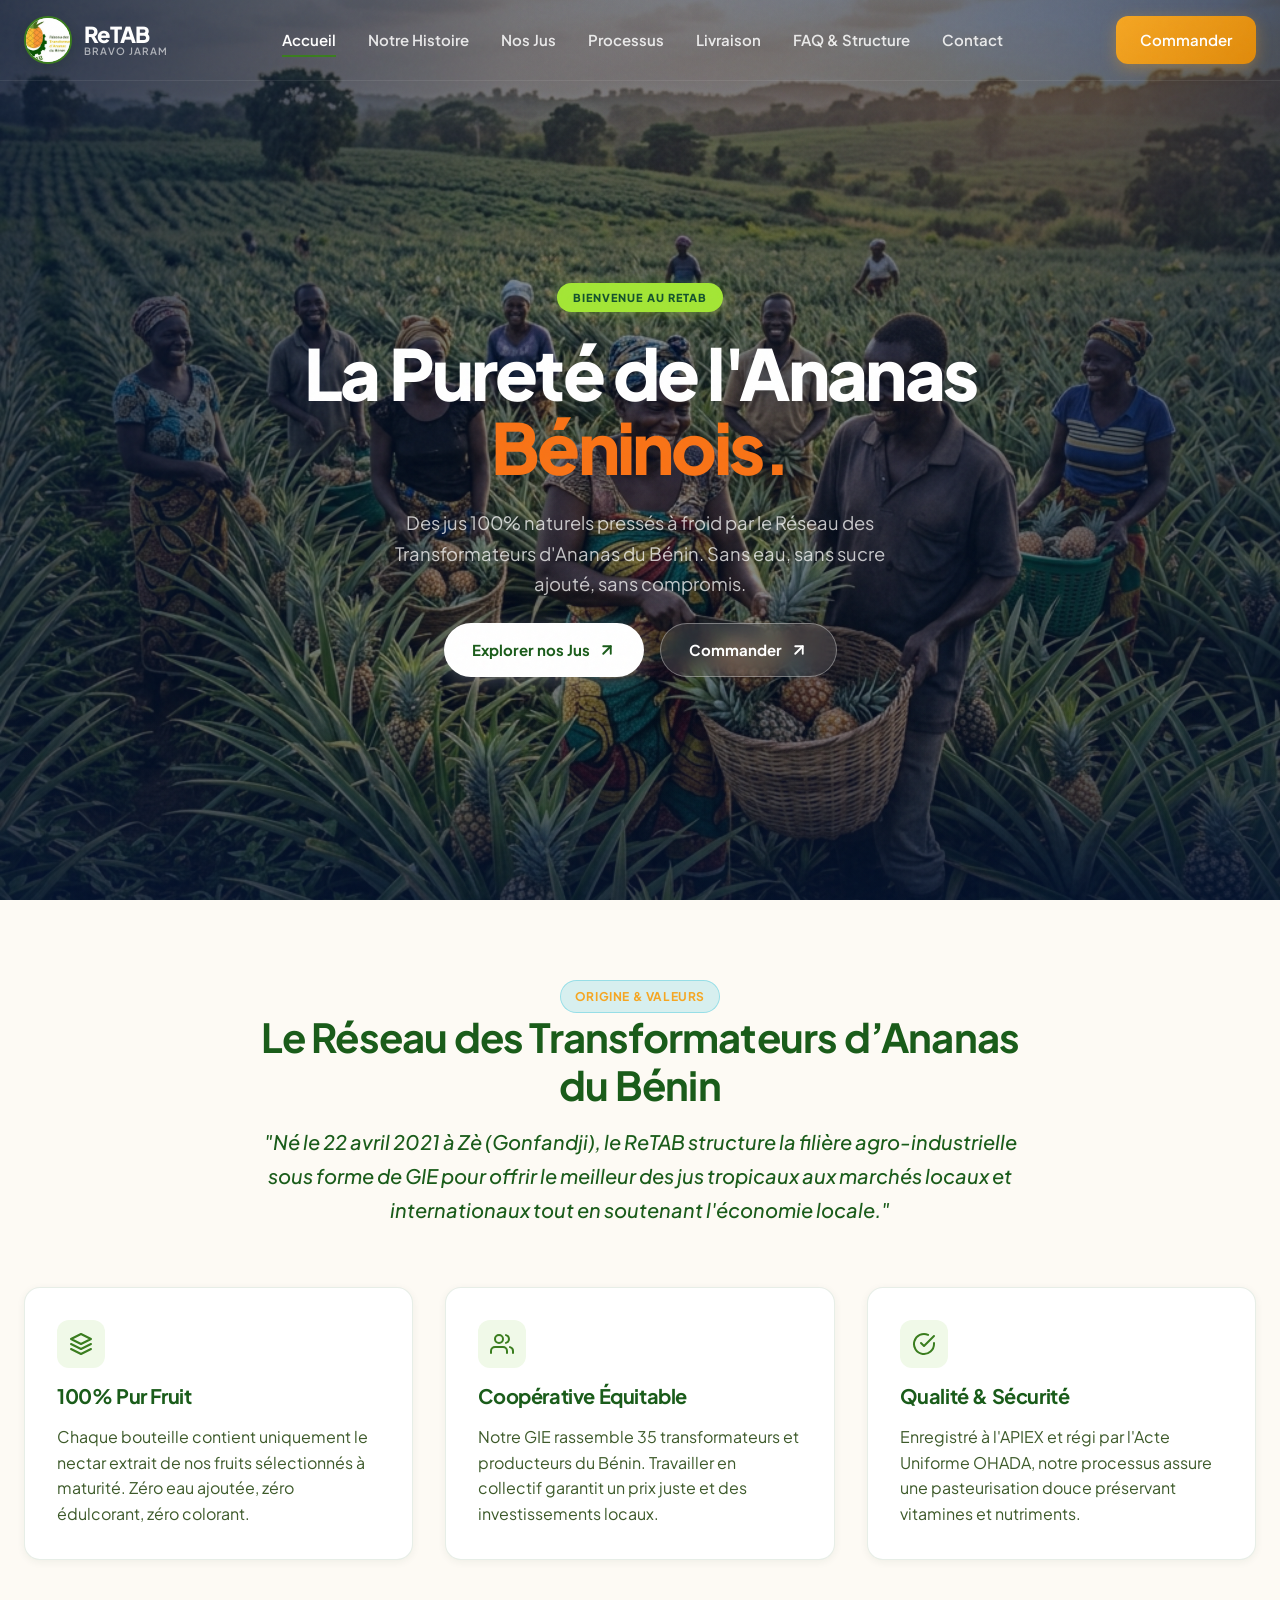
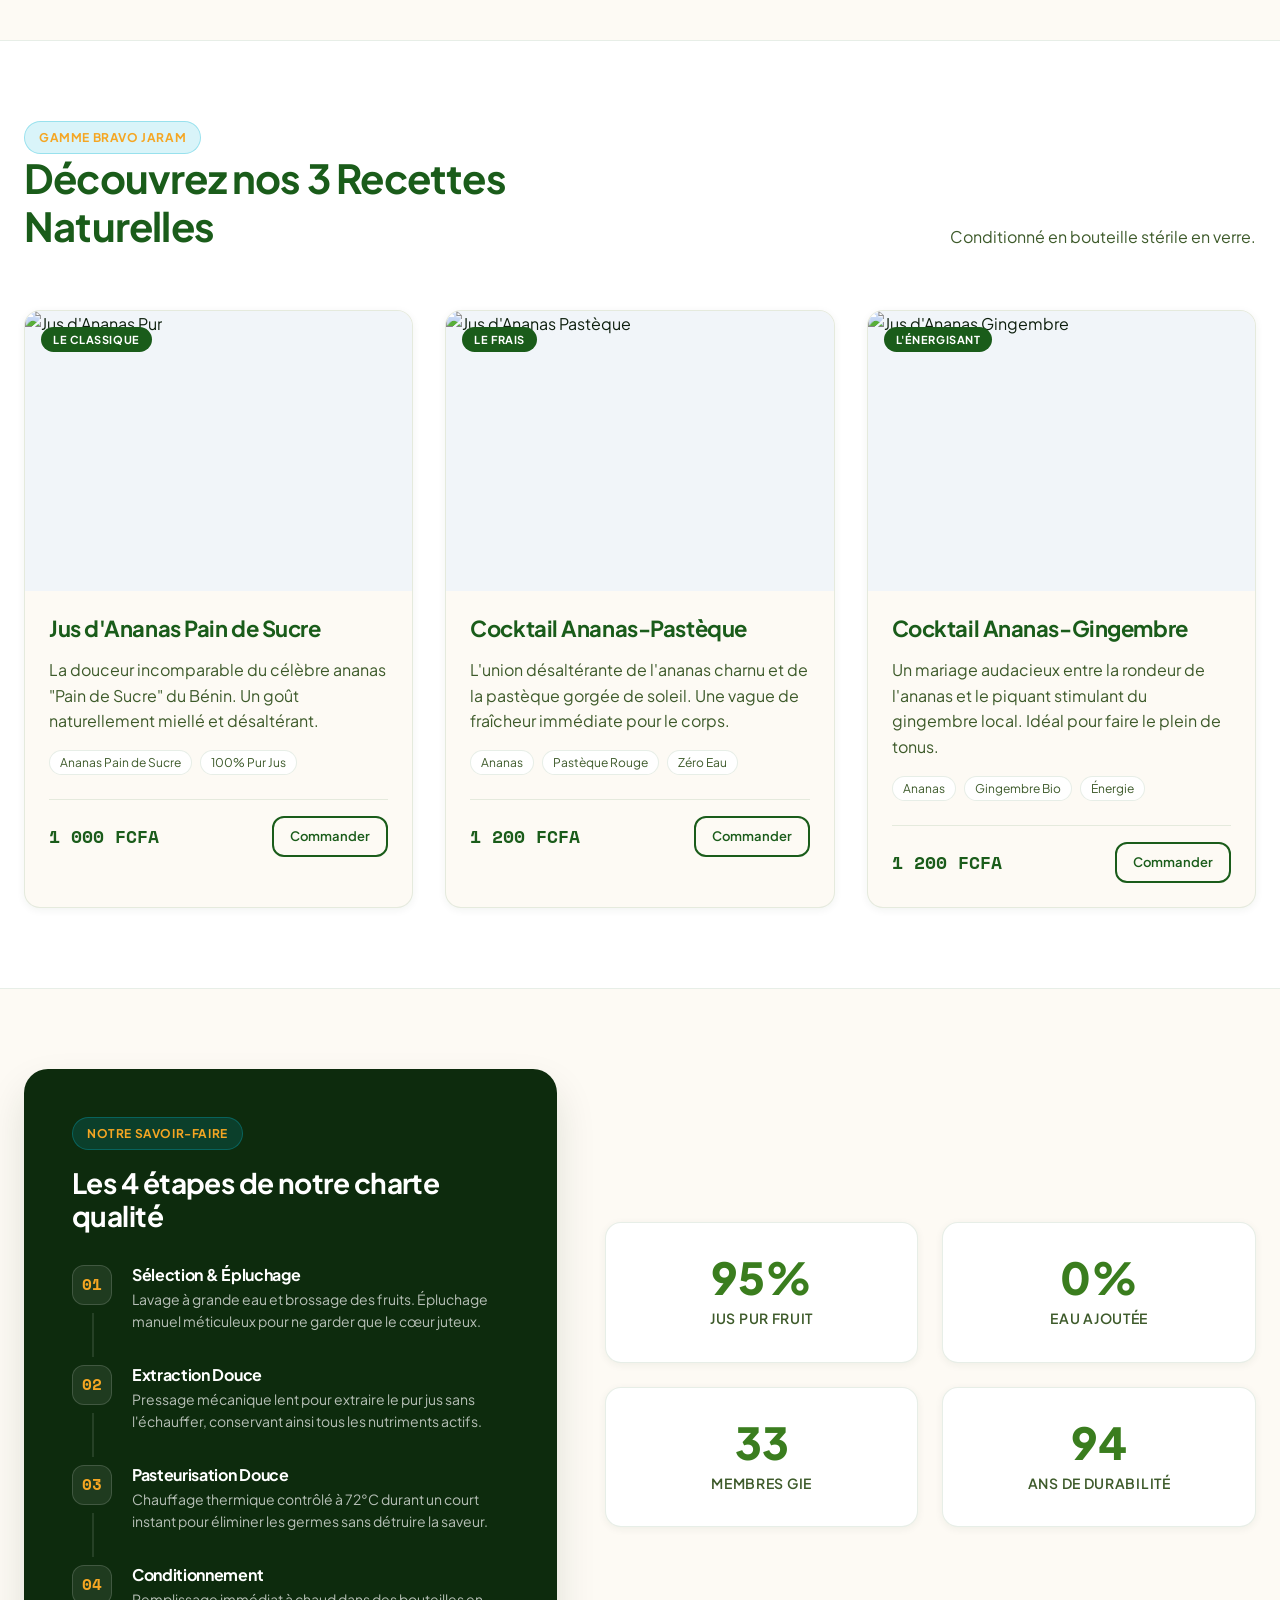
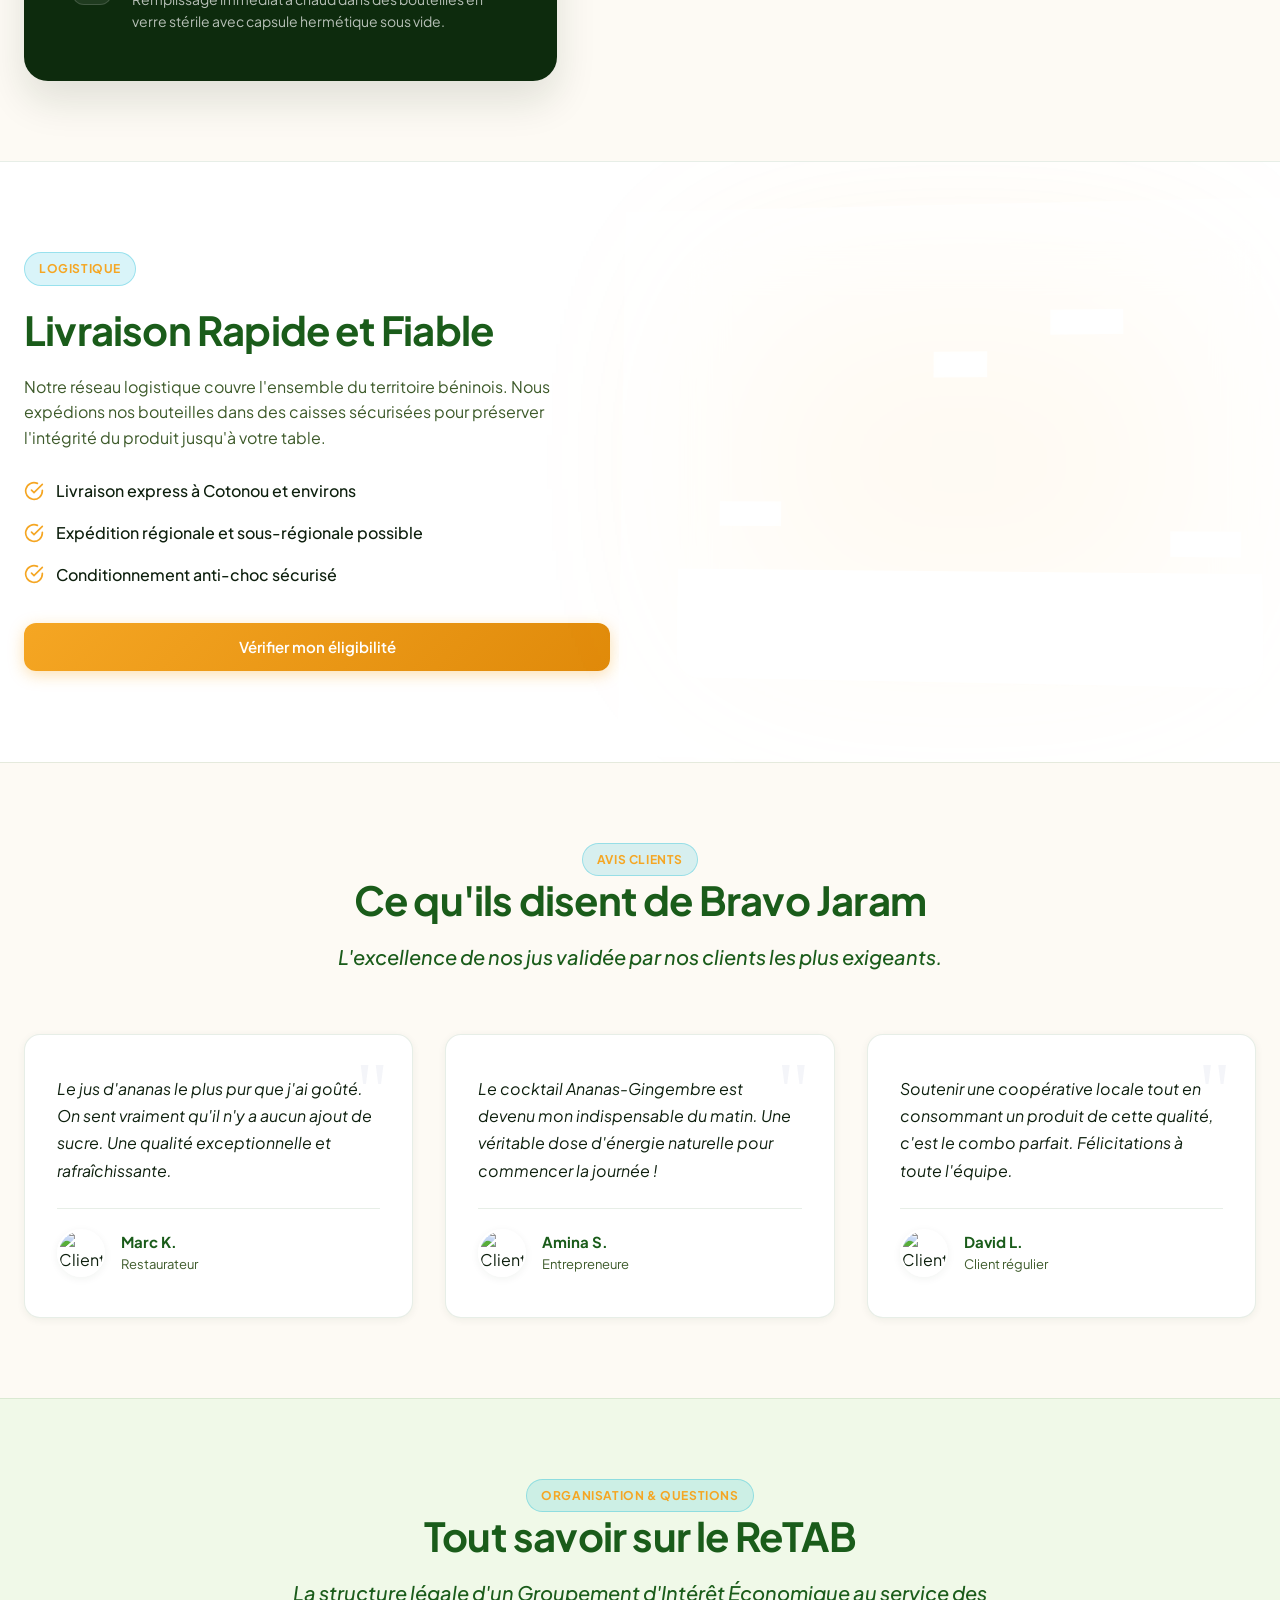
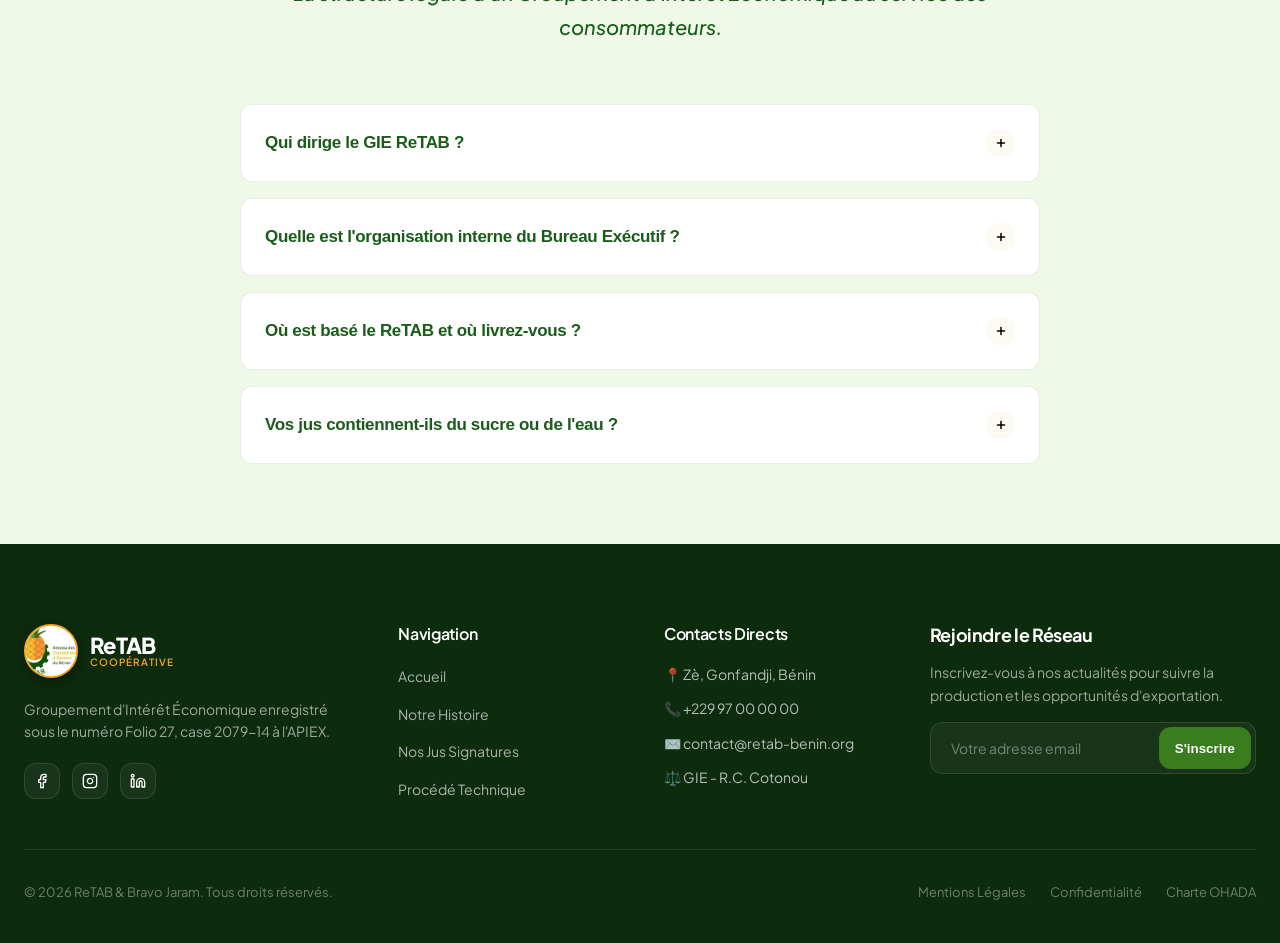
==== commit 4698c57d: "style: update map routes to have uniform regular dashed lines" ====
--- a/index.html
+++ b/index.html
@@ -407,11 +407,11 @@
                 <div class="map-pattern"></div>
                 
                 <svg class="route-svg" viewBox="0 0 200 100" preserveAspectRatio="none">
-                  <!-- Secondary Routes (Faded) -->
-                  <path class="route-path-secondary" d="M 40,60 Q 60,40 90,25" fill="none" stroke="var(--text-muted)" stroke-width="1.5" stroke-dasharray="3,3" opacity="0.4" />
-                  <path class="route-path-secondary" d="M 90,25 Q 110,15 130,10" fill="none" stroke="var(--text-muted)" stroke-width="1.5" stroke-dasharray="3,3" opacity="0.4" />
-                  <path class="route-path-secondary" d="M 40,60 Q 25,65 15,70" fill="none" stroke="var(--text-muted)" stroke-width="1.5" stroke-dasharray="3,3" opacity="0.4" />
-                  <path class="route-path-secondary" d="M 40,60 Q 100,80 170,80" fill="none" stroke="var(--text-muted)" stroke-width="1.5" stroke-dasharray="3,3" opacity="0.4" />
+                  <!-- Secondary Routes -->
+                  <path class="route-path-secondary" d="M 40,60 Q 60,40 90,25" fill="none" stroke="#9ca3af" stroke-width="2.5" stroke-dasharray="6,6" opacity="0.6" />
+                  <path class="route-path-secondary" d="M 90,25 Q 110,15 130,10" fill="none" stroke="#9ca3af" stroke-width="2.5" stroke-dasharray="6,6" opacity="0.6" />
+                  <path class="route-path-secondary" d="M 40,60 Q 25,65 15,70" fill="none" stroke="#9ca3af" stroke-width="2.5" stroke-dasharray="6,6" opacity="0.6" />
+                  <path class="route-path-secondary" d="M 40,60 Q 100,80 170,80" fill="none" stroke="#9ca3af" stroke-width="2.5" stroke-dasharray="6,6" opacity="0.6" />
 
                   <!-- Main Active Route to Cotonou -->
                   <path class="route-path" d="M 40,60 Q 90,40 140,50" fill="none" stroke="var(--accent)" stroke-width="2.5" stroke-dasharray="6,6" />
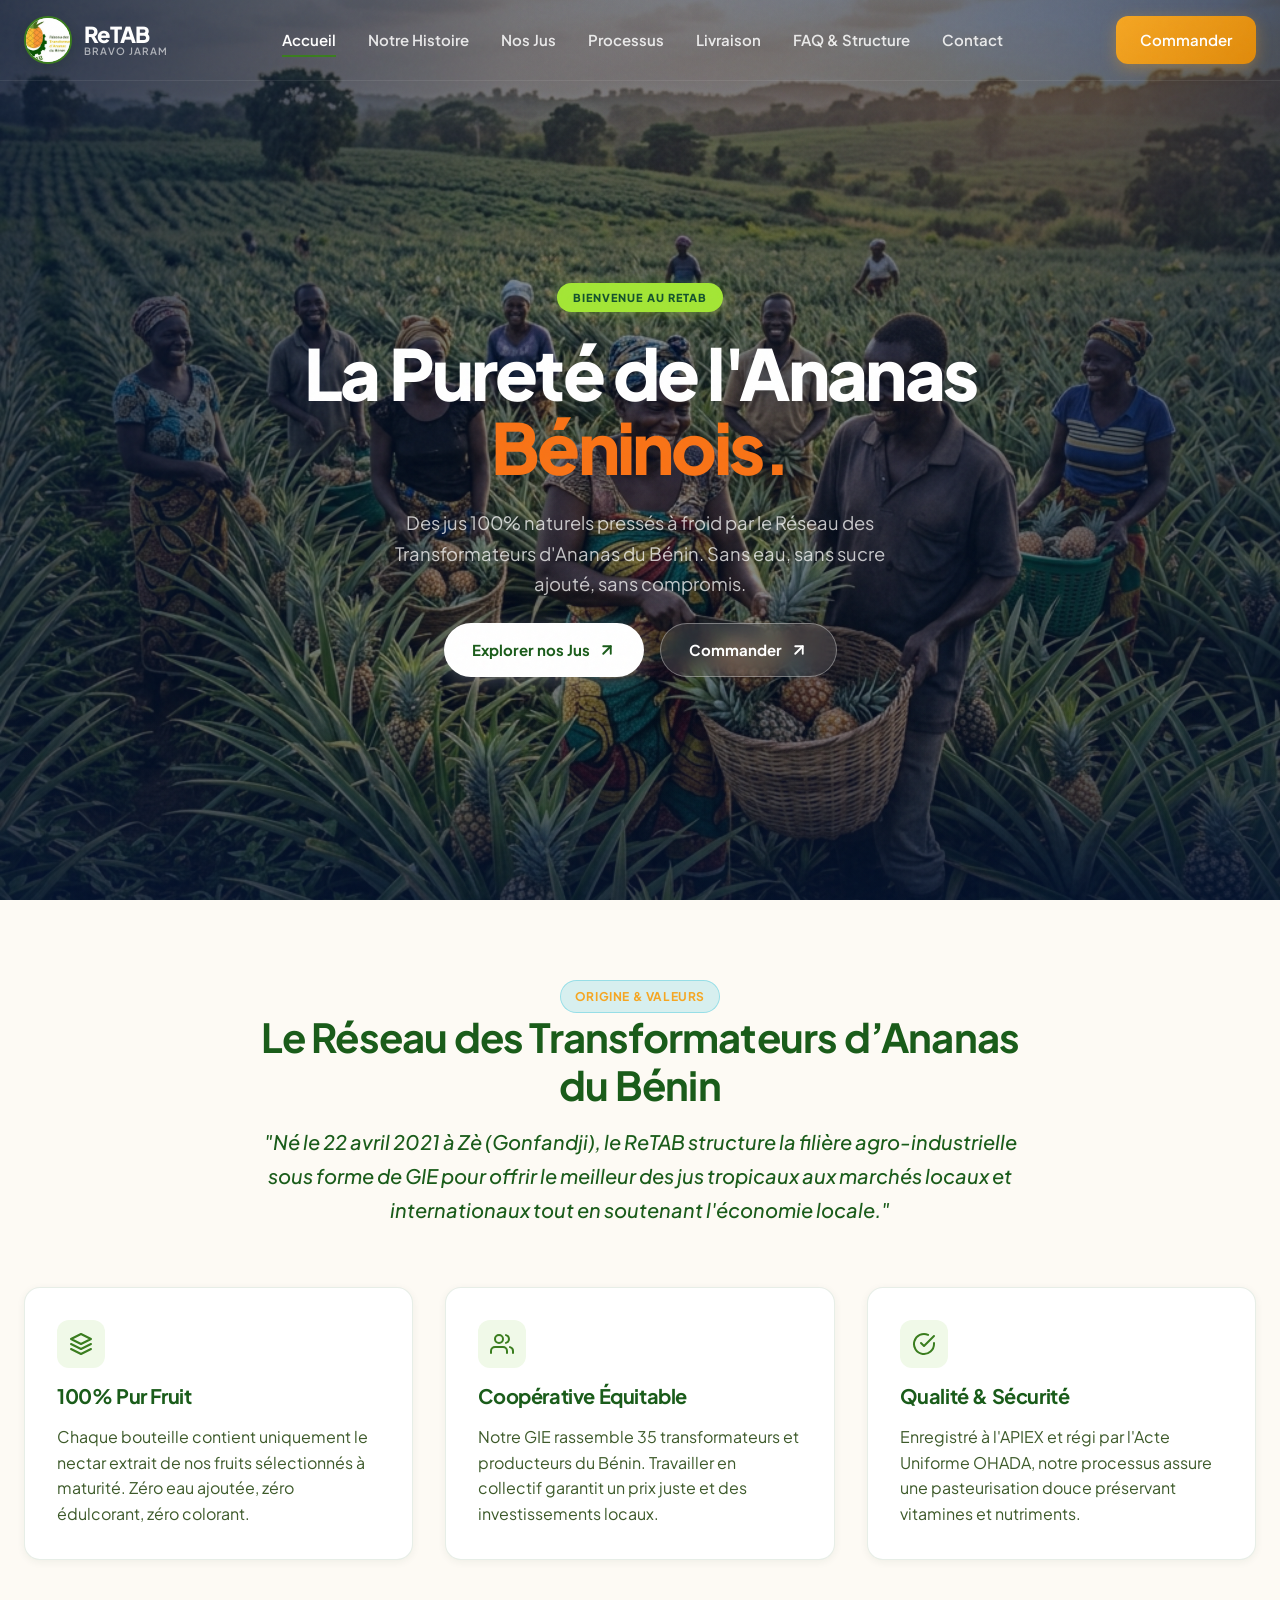
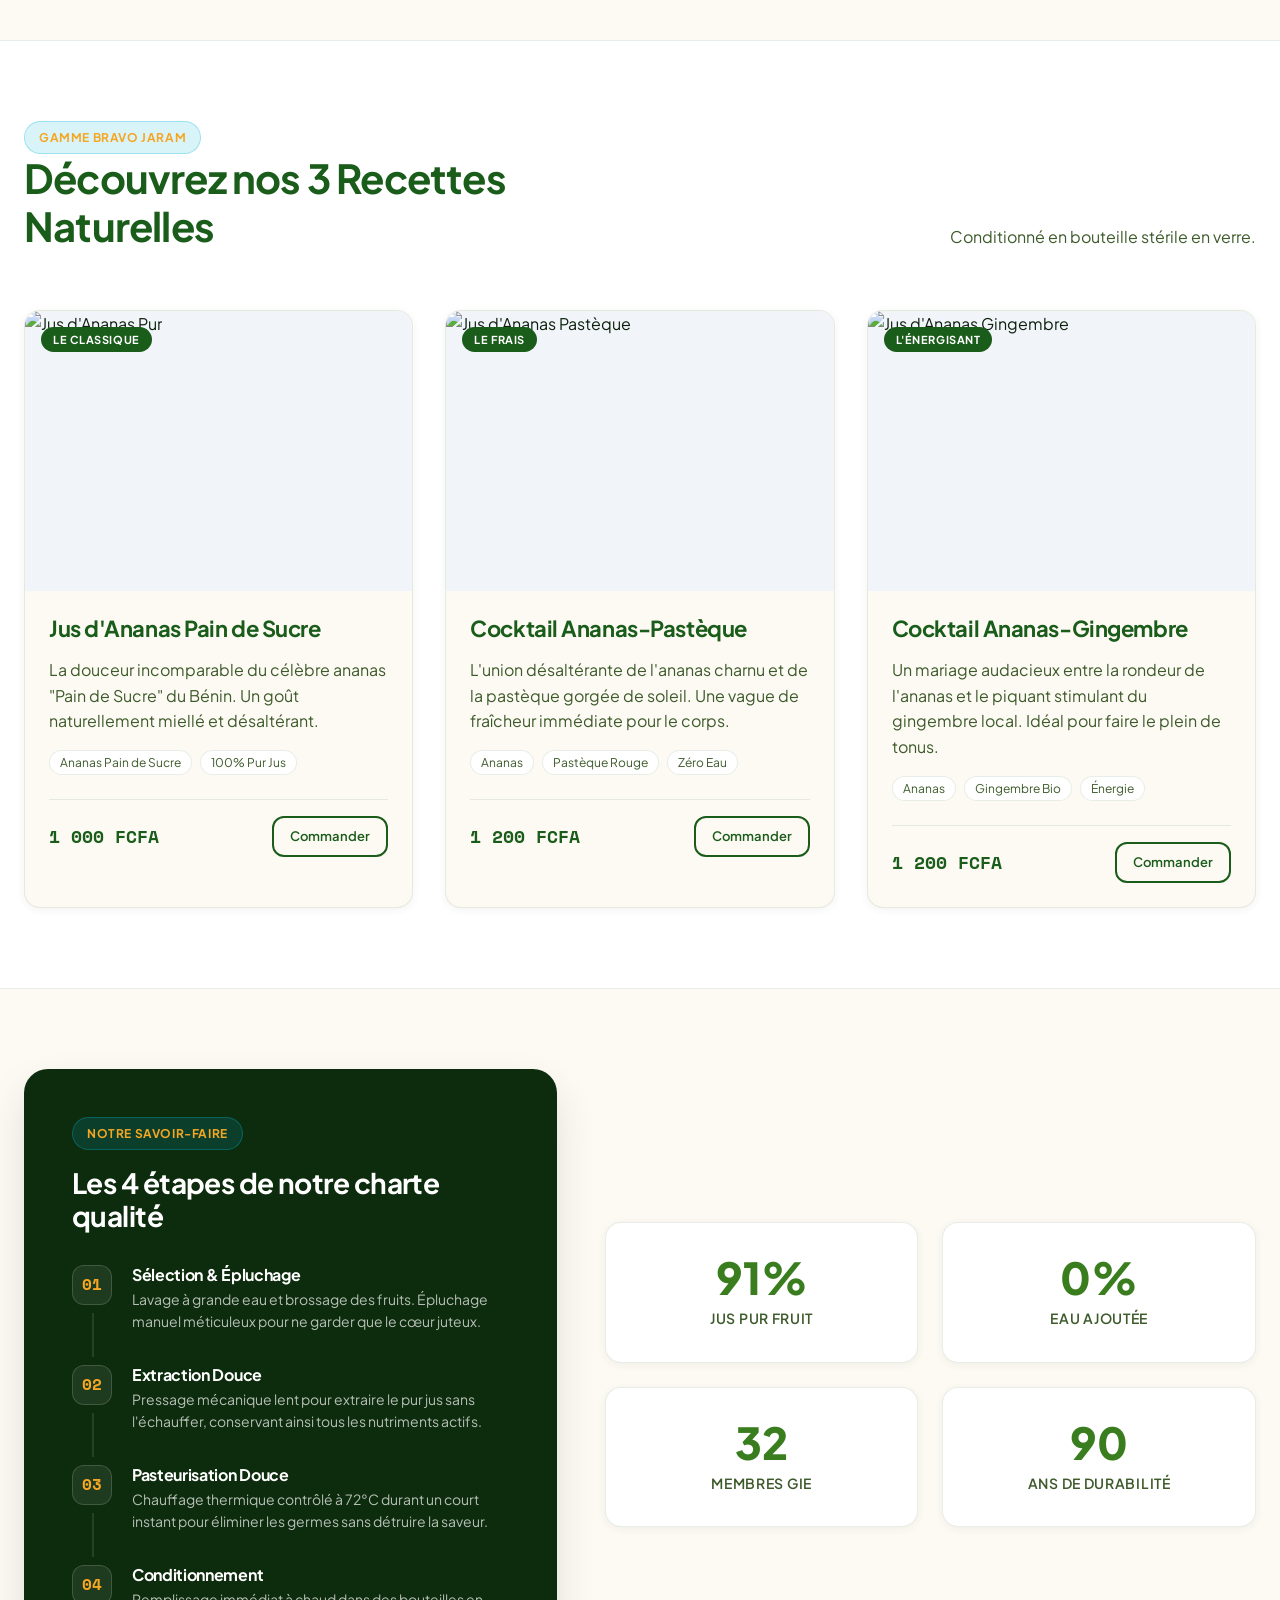
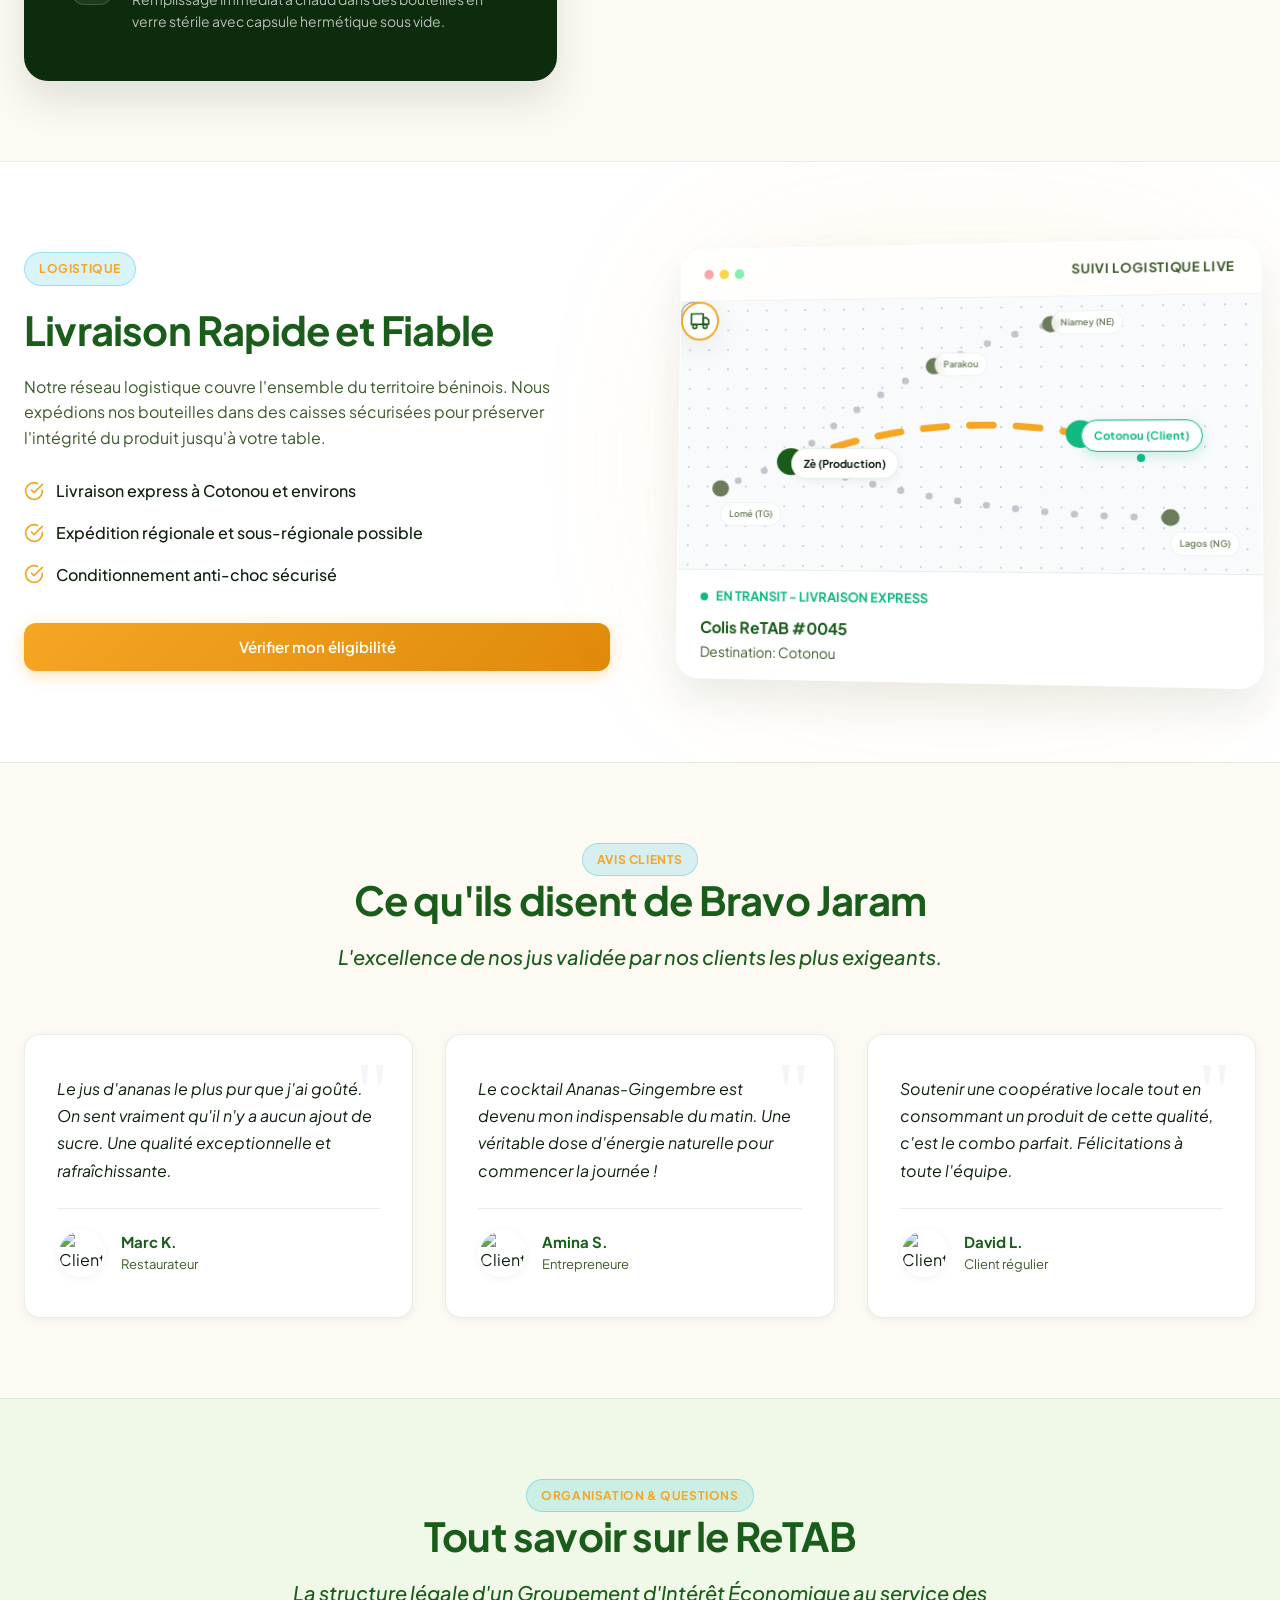
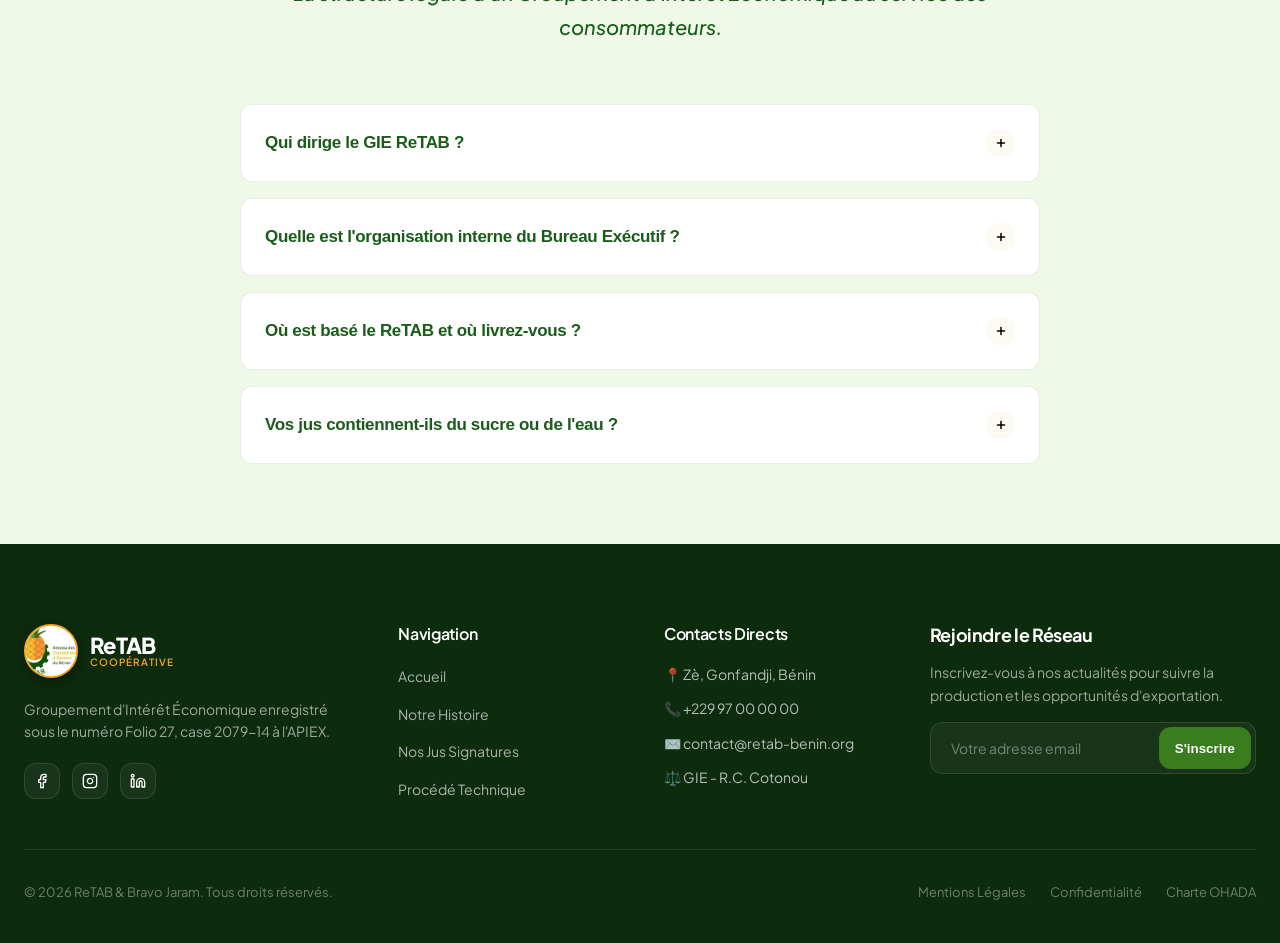
==== commit 755a8f97: "feat: use dotted paths and add vehicles to all routes" ====
--- a/index.html
+++ b/index.html
@@ -408,13 +408,13 @@
                 
                 <svg class="route-svg" viewBox="0 0 200 100" preserveAspectRatio="none">
                   <!-- Secondary Routes -->
-                  <path class="route-path-secondary" d="M 40,60 Q 60,40 90,25" fill="none" stroke="#9ca3af" stroke-width="2.5" stroke-dasharray="6,6" opacity="0.6" />
-                  <path class="route-path-secondary" d="M 90,25 Q 110,15 130,10" fill="none" stroke="#9ca3af" stroke-width="2.5" stroke-dasharray="6,6" opacity="0.6" />
-                  <path class="route-path-secondary" d="M 40,60 Q 25,65 15,70" fill="none" stroke="#9ca3af" stroke-width="2.5" stroke-dasharray="6,6" opacity="0.6" />
-                  <path class="route-path-secondary" d="M 40,60 Q 100,80 170,80" fill="none" stroke="#9ca3af" stroke-width="2.5" stroke-dasharray="6,6" opacity="0.6" />
+                  <path class="route-path-secondary" d="M 40,60 Q 60,40 90,25" fill="none" stroke="#9ca3af" stroke-width="2.5" stroke-dasharray="0, 10" stroke-linecap="round" opacity="0.6" />
+                  <path class="route-path-secondary" d="M 90,25 Q 110,15 130,10" fill="none" stroke="#9ca3af" stroke-width="2.5" stroke-dasharray="0, 10" stroke-linecap="round" opacity="0.6" />
+                  <path class="route-path-secondary" d="M 40,60 Q 25,65 15,70" fill="none" stroke="#9ca3af" stroke-width="2.5" stroke-dasharray="0, 10" stroke-linecap="round" opacity="0.6" />
+                  <path class="route-path-secondary" d="M 40,60 Q 100,80 170,80" fill="none" stroke="#9ca3af" stroke-width="2.5" stroke-dasharray="0, 10" stroke-linecap="round" opacity="0.6" />
 
                   <!-- Main Active Route to Cotonou -->
-                  <path class="route-path" d="M 40,60 Q 90,40 140,50" fill="none" stroke="var(--accent)" stroke-width="2.5" stroke-dasharray="6,6" />
+                  <path class="route-path" d="M 40,60 Q 90,40 140,50" fill="none" stroke="var(--accent)" stroke-width="2.5" stroke-dasharray="0, 10" stroke-linecap="round" />
                   
                   <!-- City Dots -->
                   <circle cx="40" cy="60" r="5" fill="var(--primary)" /> <!-- Zè -->
@@ -448,13 +448,30 @@
                   <div class="pulse-green pin-pulse"></div>
                 </div>
 
-                <!-- Animated Vehicle -->
-                <div class="vehicle-icon">
+                <!-- Animated Vehicles -->
+                <div class="vehicle-icon vehicle-cotonou">
                   <svg width="20" height="20" viewBox="0 0 24 24" fill="none" stroke="var(--primary)" stroke-width="2" stroke-linecap="round" stroke-linejoin="round">
-                    <rect x="1" y="3" width="15" height="13"></rect>
-                    <polygon points="16 8 20 8 23 11 23 16 16 16 16 8"></polygon>
-                    <circle cx="5.5" cy="18.5" r="2.5"></circle>
-                    <circle cx="18.5" cy="18.5" r="2.5"></circle>
+                    <rect x="1" y="3" width="15" height="13"></rect><polygon points="16 8 20 8 23 11 23 16 16 16 16 8"></polygon><circle cx="5.5" cy="18.5" r="2.5"></circle><circle cx="18.5" cy="18.5" r="2.5"></circle>
+                  </svg>
+                </div>
+                <div class="vehicle-icon vehicle-parakou vehicle-sm">
+                  <svg width="14" height="14" viewBox="0 0 24 24" fill="none" stroke="#9ca3af" stroke-width="2" stroke-linecap="round" stroke-linejoin="round">
+                    <rect x="1" y="3" width="15" height="13"></rect><polygon points="16 8 20 8 23 11 23 16 16 16 16 8"></polygon><circle cx="5.5" cy="18.5" r="2.5"></circle><circle cx="18.5" cy="18.5" r="2.5"></circle>
+                  </svg>
+                </div>
+                <div class="vehicle-icon vehicle-niamey vehicle-sm">
+                  <svg width="14" height="14" viewBox="0 0 24 24" fill="none" stroke="#9ca3af" stroke-width="2" stroke-linecap="round" stroke-linejoin="round">
+                    <rect x="1" y="3" width="15" height="13"></rect><polygon points="16 8 20 8 23 11 23 16 16 16 16 8"></polygon><circle cx="5.5" cy="18.5" r="2.5"></circle><circle cx="18.5" cy="18.5" r="2.5"></circle>
+                  </svg>
+                </div>
+                <div class="vehicle-icon vehicle-lome vehicle-sm">
+                  <svg width="14" height="14" viewBox="0 0 24 24" fill="none" stroke="#9ca3af" stroke-width="2" stroke-linecap="round" stroke-linejoin="round">
+                    <rect x="1" y="3" width="15" height="13"></rect><polygon points="16 8 20 8 23 11 23 16 16 16 16 8"></polygon><circle cx="5.5" cy="18.5" r="2.5"></circle><circle cx="18.5" cy="18.5" r="2.5"></circle>
+                  </svg>
+                </div>
+                <div class="vehicle-icon vehicle-lagos vehicle-sm">
+                  <svg width="14" height="14" viewBox="0 0 24 24" fill="none" stroke="#9ca3af" stroke-width="2" stroke-linecap="round" stroke-linejoin="round">
+                    <rect x="1" y="3" width="15" height="13"></rect><polygon points="16 8 20 8 23 11 23 16 16 16 16 8"></polygon><circle cx="5.5" cy="18.5" r="2.5"></circle><circle cx="18.5" cy="18.5" r="2.5"></circle>
                   </svg>
                 </div>
               </div>
--- a/retab.css
+++ b/retab.css
@@ -1358,13 +1358,48 @@
   display: flex;
   align-items: center;
   justify-content: center;
-  animation: driveVehicle 10s ease-in-out infinite alternate;
-}
-
-@keyframes driveVehicle {
+}
+
+.vehicle-sm {
+  padding: 5px;
+  border: 1.5px solid #9ca3af;
+  background: rgba(255, 255, 255, 0.85);
+  box-shadow: var(--shadow-sm);
+  z-index: 1;
+}
+
+.vehicle-cotonou { animation: driveCotonou 10s ease-in-out infinite alternate; z-index: 2; }
+.vehicle-parakou { animation: driveParakou 8s ease-in-out infinite alternate; }
+.vehicle-niamey { animation: driveNiamey 12s ease-in-out infinite alternate; }
+.vehicle-lome { animation: driveLome 6s ease-in-out infinite alternate; }
+.vehicle-lagos { animation: driveLagos 11s ease-in-out infinite alternate; }
+
+@keyframes driveCotonou {
   0% { top: 60%; left: 20%; transform: translate(-50%, -50%) rotate(5deg); }
   50% { top: 40%; left: 45%; transform: translate(-50%, -50%) rotate(0deg); }
   100% { top: 50%; left: 70%; transform: translate(-50%, -50%) rotate(10deg); }
+}
+
+@keyframes driveParakou {
+  0% { top: 60%; left: 20%; transform: translate(-50%, -50%) rotate(-15deg); }
+  100% { top: 25%; left: 45%; transform: translate(-50%, -50%) rotate(-30deg); }
+}
+
+@keyframes driveNiamey {
+  0% { top: 60%; left: 20%; transform: translate(-50%, -50%) rotate(-15deg); }
+  50% { top: 25%; left: 45%; transform: translate(-50%, -50%) rotate(-25deg); }
+  100% { top: 10%; left: 65%; transform: translate(-50%, -50%) rotate(-10deg); }
+}
+
+@keyframes driveLome {
+  0% { top: 60%; left: 20%; transform: translate(-50%, -50%) rotate(150deg); }
+  100% { top: 70%; left: 10%; transform: translate(-50%, -50%) rotate(160deg); }
+}
+
+@keyframes driveLagos {
+  0% { top: 60%; left: 20%; transform: translate(-50%, -50%) rotate(15deg); }
+  50% { top: 75%; left: 50%; transform: translate(-50%, -50%) rotate(5deg); }
+  100% { top: 80%; left: 85%; transform: translate(-50%, -50%) rotate(0deg); }
 }
 
 .tracker-status-bar {
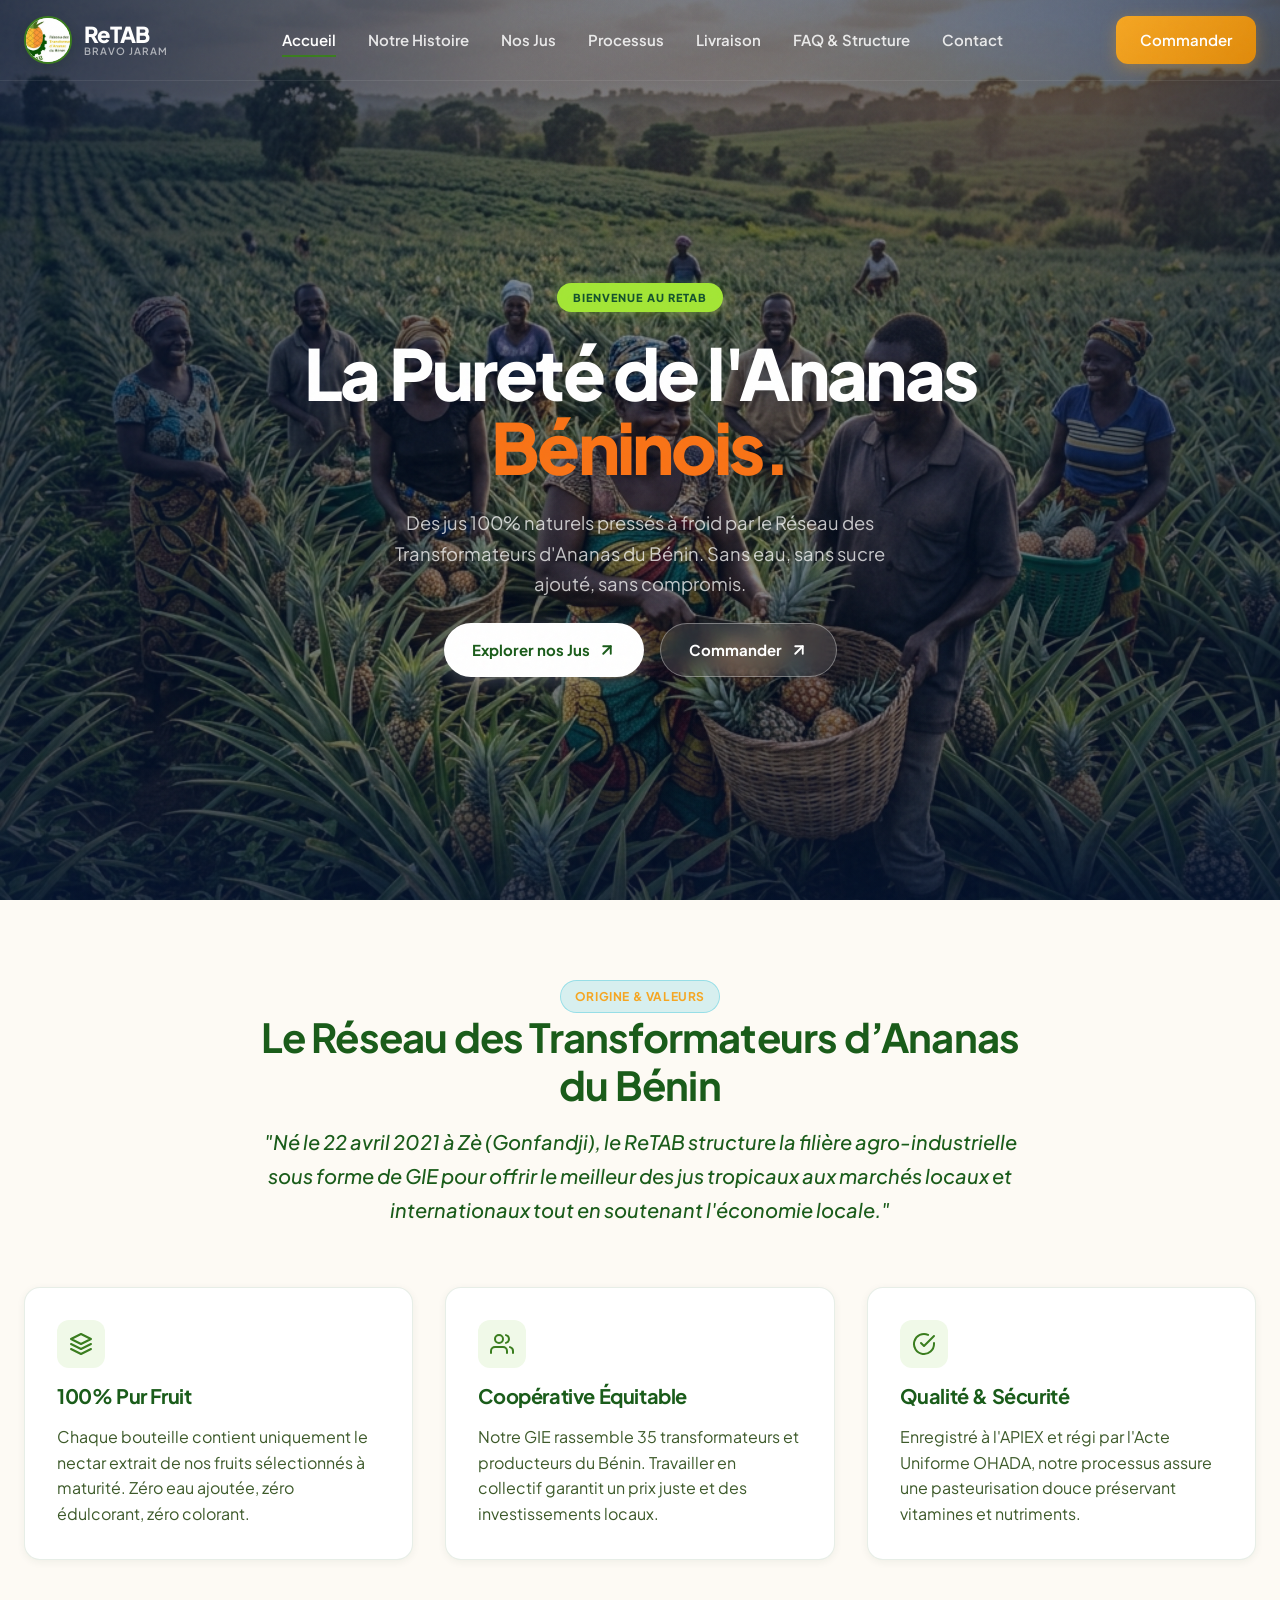
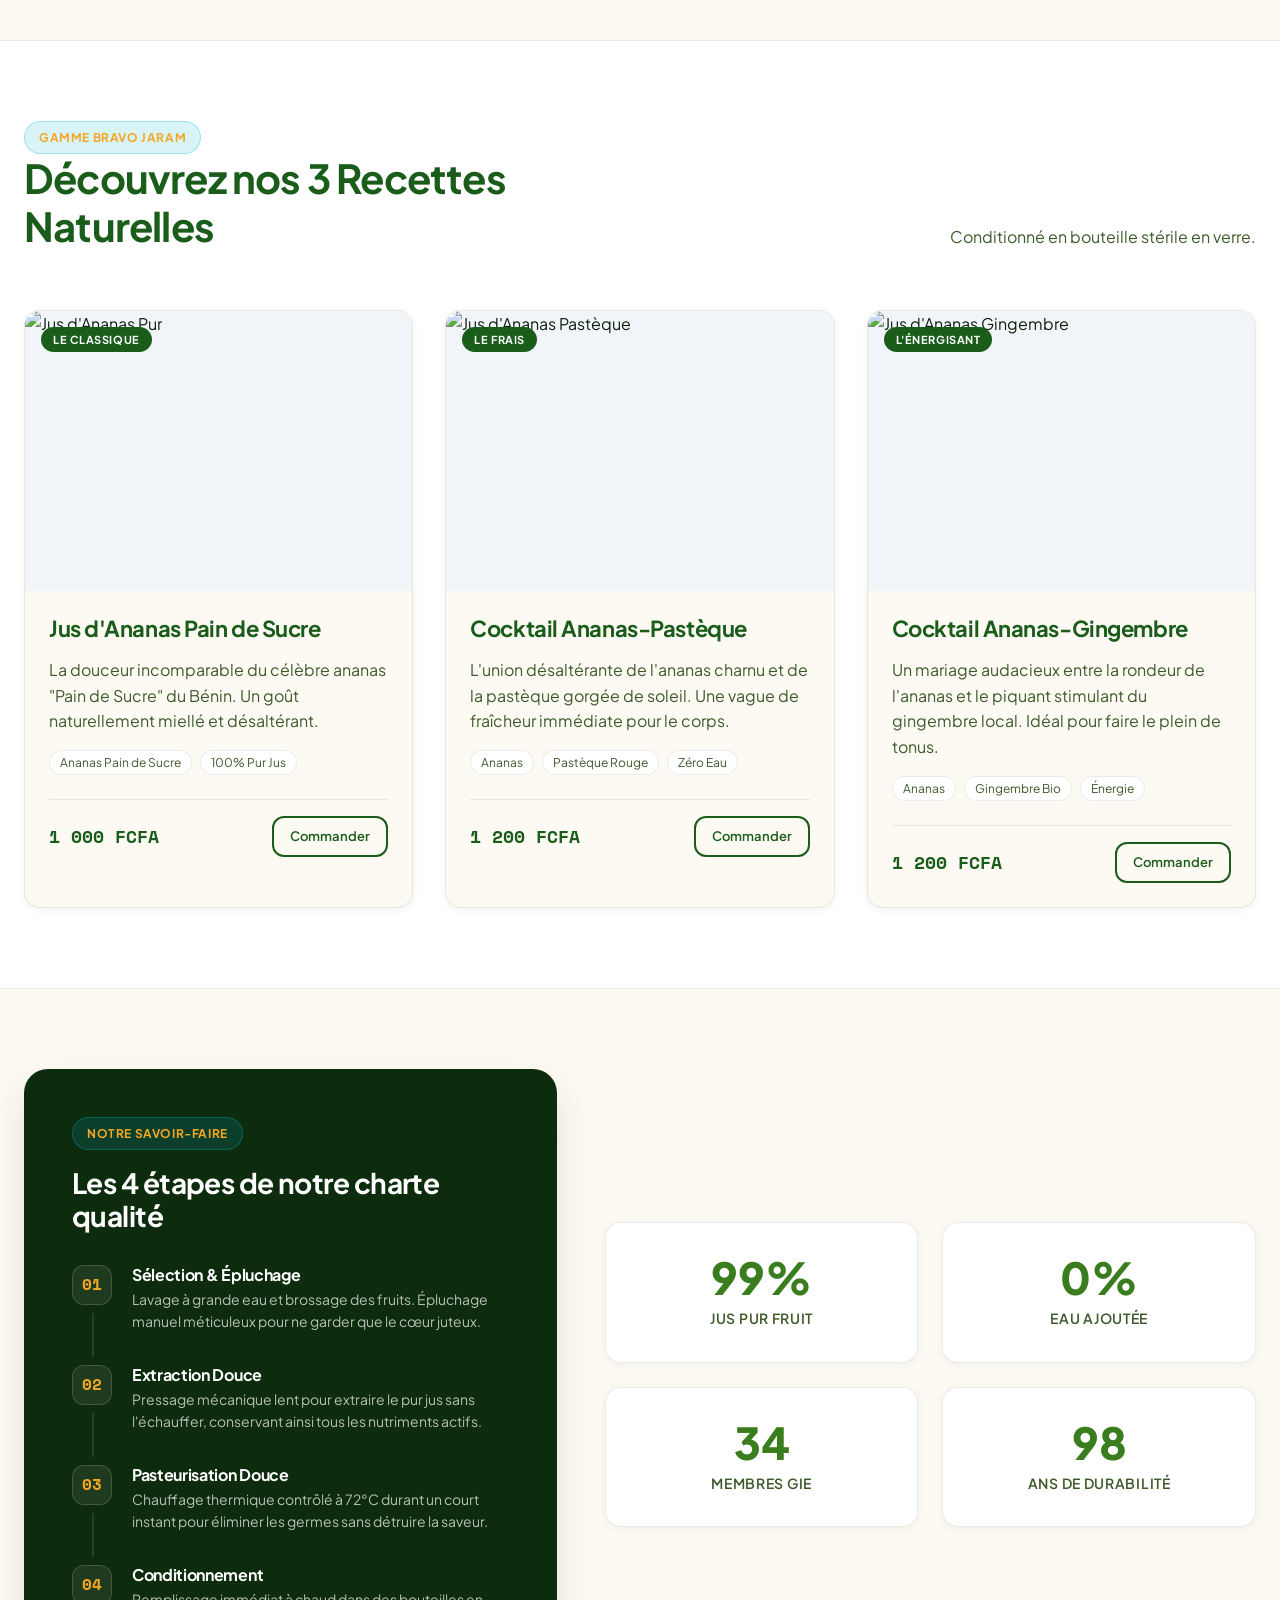
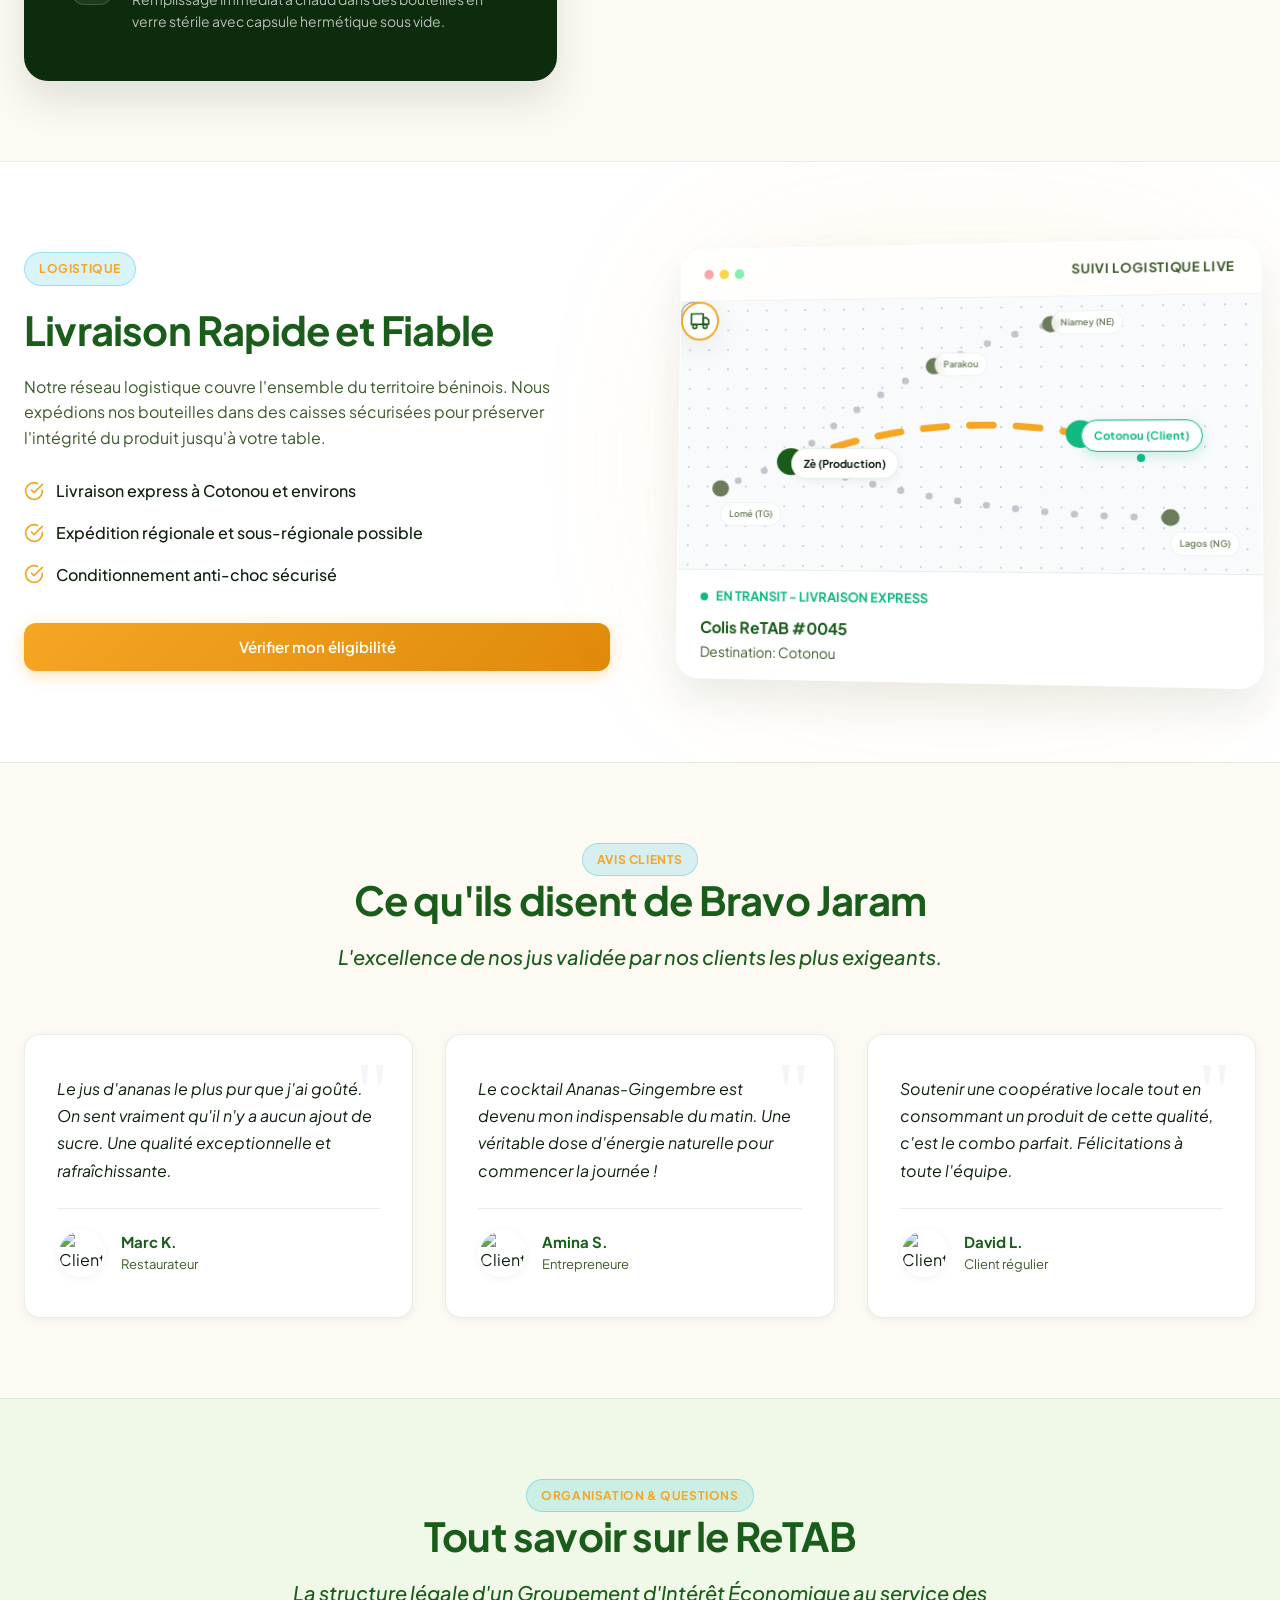
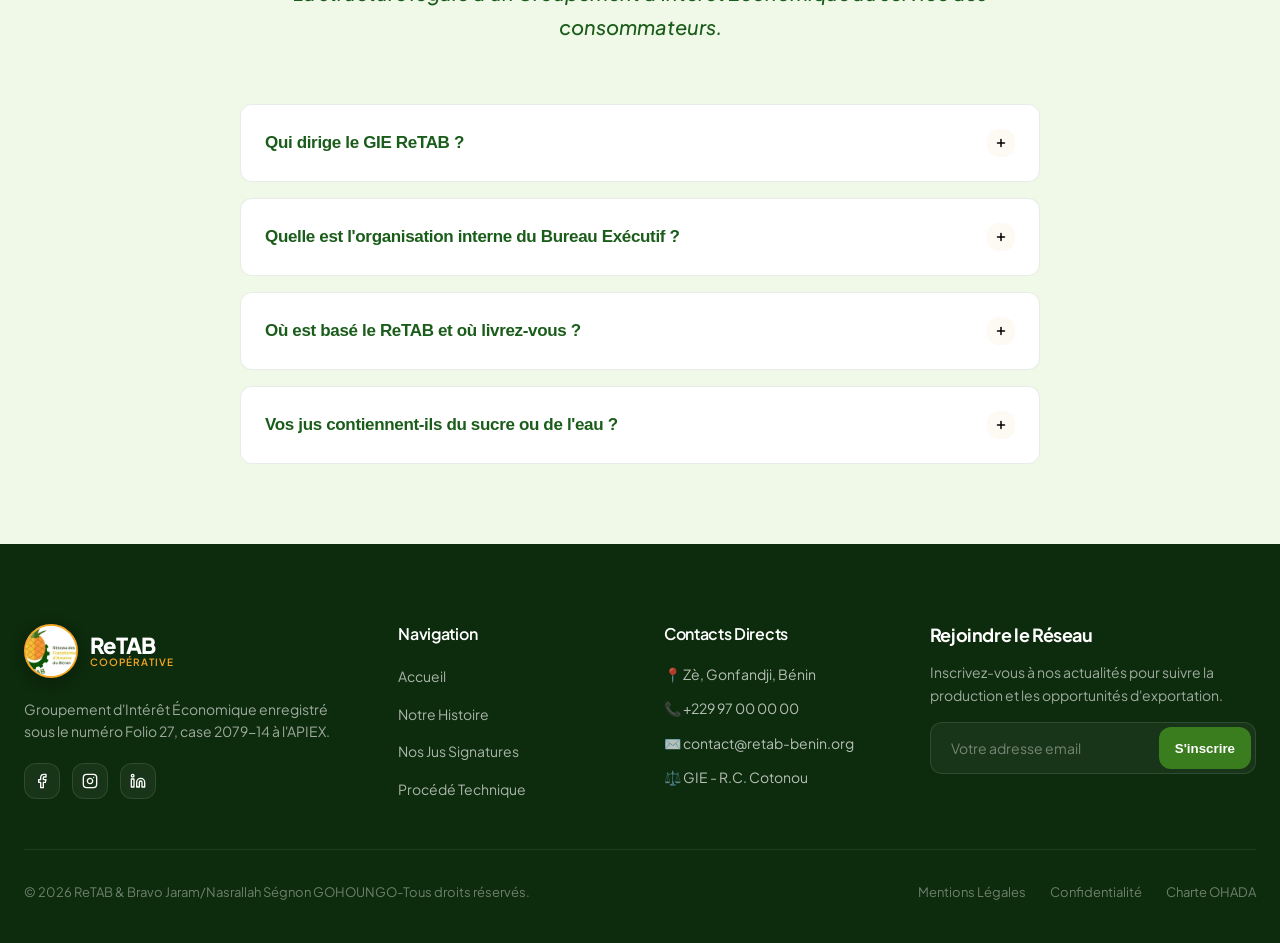
==== commit f003fe67: "chore: update footer copyright and format index.html" ====
--- a/index.html
+++ b/index.html
@@ -394,7 +394,7 @@
           </div>
           <div class="delivery-visual-container">
             <div class="glow-bg" style="background: var(--accent);"></div>
-            
+
             <div class="tracker-ui-glass">
               <!-- Top Header of the Glass Card -->
               <div class="tracker-header">
@@ -405,17 +405,22 @@
               <!-- Map Area -->
               <div class="tracker-map-area">
                 <div class="map-pattern"></div>
-                
+
                 <svg class="route-svg" viewBox="0 0 200 100" preserveAspectRatio="none">
                   <!-- Secondary Routes -->
-                  <path class="route-path-secondary" d="M 40,60 Q 60,40 90,25" fill="none" stroke="#9ca3af" stroke-width="2.5" stroke-dasharray="0, 10" stroke-linecap="round" opacity="0.6" />
-                  <path class="route-path-secondary" d="M 90,25 Q 110,15 130,10" fill="none" stroke="#9ca3af" stroke-width="2.5" stroke-dasharray="0, 10" stroke-linecap="round" opacity="0.6" />
-                  <path class="route-path-secondary" d="M 40,60 Q 25,65 15,70" fill="none" stroke="#9ca3af" stroke-width="2.5" stroke-dasharray="0, 10" stroke-linecap="round" opacity="0.6" />
-                  <path class="route-path-secondary" d="M 40,60 Q 100,80 170,80" fill="none" stroke="#9ca3af" stroke-width="2.5" stroke-dasharray="0, 10" stroke-linecap="round" opacity="0.6" />
+                  <path class="route-path-secondary" d="M 40,60 Q 60,40 90,25" fill="none" stroke="#9ca3af"
+                    stroke-width="2.5" stroke-dasharray="0, 10" stroke-linecap="round" opacity="0.6" />
+                  <path class="route-path-secondary" d="M 90,25 Q 110,15 130,10" fill="none" stroke="#9ca3af"
+                    stroke-width="2.5" stroke-dasharray="0, 10" stroke-linecap="round" opacity="0.6" />
+                  <path class="route-path-secondary" d="M 40,60 Q 25,65 15,70" fill="none" stroke="#9ca3af"
+                    stroke-width="2.5" stroke-dasharray="0, 10" stroke-linecap="round" opacity="0.6" />
+                  <path class="route-path-secondary" d="M 40,60 Q 100,80 170,80" fill="none" stroke="#9ca3af"
+                    stroke-width="2.5" stroke-dasharray="0, 10" stroke-linecap="round" opacity="0.6" />
 
                   <!-- Main Active Route to Cotonou -->
-                  <path class="route-path" d="M 40,60 Q 90,40 140,50" fill="none" stroke="var(--accent)" stroke-width="2.5" stroke-dasharray="0, 10" stroke-linecap="round" />
-                  
+                  <path class="route-path" d="M 40,60 Q 90,40 140,50" fill="none" stroke="var(--accent)"
+                    stroke-width="2.5" stroke-dasharray="0, 10" stroke-linecap="round" />
+
                   <!-- City Dots -->
                   <circle cx="40" cy="60" r="5" fill="var(--primary)" /> <!-- Zè -->
                   <circle cx="90" cy="25" r="3" fill="var(--text-muted)" /> <!-- Parakou -->
@@ -429,7 +434,7 @@
                 <div class="pin pin-start" style="top: 55%; left: 20%;">
                   <span class="pin-label">Zè (Production)</span>
                 </div>
-                
+
                 <div class="pin pin-sm" style="top: 20%; left: 45%;">
                   <span class="pin-label-sm">Parakou</span>
                 </div>
@@ -450,32 +455,52 @@
 
                 <!-- Animated Vehicles -->
                 <div class="vehicle-icon vehicle-cotonou">
-                  <svg width="20" height="20" viewBox="0 0 24 24" fill="none" stroke="var(--primary)" stroke-width="2" stroke-linecap="round" stroke-linejoin="round">
-                    <rect x="1" y="3" width="15" height="13"></rect><polygon points="16 8 20 8 23 11 23 16 16 16 16 8"></polygon><circle cx="5.5" cy="18.5" r="2.5"></circle><circle cx="18.5" cy="18.5" r="2.5"></circle>
+                  <svg width="20" height="20" viewBox="0 0 24 24" fill="none" stroke="var(--primary)" stroke-width="2"
+                    stroke-linecap="round" stroke-linejoin="round">
+                    <rect x="1" y="3" width="15" height="13"></rect>
+                    <polygon points="16 8 20 8 23 11 23 16 16 16 16 8"></polygon>
+                    <circle cx="5.5" cy="18.5" r="2.5"></circle>
+                    <circle cx="18.5" cy="18.5" r="2.5"></circle>
                   </svg>
                 </div>
                 <div class="vehicle-icon vehicle-parakou vehicle-sm">
-                  <svg width="14" height="14" viewBox="0 0 24 24" fill="none" stroke="#9ca3af" stroke-width="2" stroke-linecap="round" stroke-linejoin="round">
-                    <rect x="1" y="3" width="15" height="13"></rect><polygon points="16 8 20 8 23 11 23 16 16 16 16 8"></polygon><circle cx="5.5" cy="18.5" r="2.5"></circle><circle cx="18.5" cy="18.5" r="2.5"></circle>
+                  <svg width="14" height="14" viewBox="0 0 24 24" fill="none" stroke="#9ca3af" stroke-width="2"
+                    stroke-linecap="round" stroke-linejoin="round">
+                    <rect x="1" y="3" width="15" height="13"></rect>
+                    <polygon points="16 8 20 8 23 11 23 16 16 16 16 8"></polygon>
+                    <circle cx="5.5" cy="18.5" r="2.5"></circle>
+                    <circle cx="18.5" cy="18.5" r="2.5"></circle>
                   </svg>
                 </div>
                 <div class="vehicle-icon vehicle-niamey vehicle-sm">
-                  <svg width="14" height="14" viewBox="0 0 24 24" fill="none" stroke="#9ca3af" stroke-width="2" stroke-linecap="round" stroke-linejoin="round">
-                    <rect x="1" y="3" width="15" height="13"></rect><polygon points="16 8 20 8 23 11 23 16 16 16 16 8"></polygon><circle cx="5.5" cy="18.5" r="2.5"></circle><circle cx="18.5" cy="18.5" r="2.5"></circle>
+                  <svg width="14" height="14" viewBox="0 0 24 24" fill="none" stroke="#9ca3af" stroke-width="2"
+                    stroke-linecap="round" stroke-linejoin="round">
+                    <rect x="1" y="3" width="15" height="13"></rect>
+                    <polygon points="16 8 20 8 23 11 23 16 16 16 16 8"></polygon>
+                    <circle cx="5.5" cy="18.5" r="2.5"></circle>
+                    <circle cx="18.5" cy="18.5" r="2.5"></circle>
                   </svg>
                 </div>
                 <div class="vehicle-icon vehicle-lome vehicle-sm">
-                  <svg width="14" height="14" viewBox="0 0 24 24" fill="none" stroke="#9ca3af" stroke-width="2" stroke-linecap="round" stroke-linejoin="round">
-                    <rect x="1" y="3" width="15" height="13"></rect><polygon points="16 8 20 8 23 11 23 16 16 16 16 8"></polygon><circle cx="5.5" cy="18.5" r="2.5"></circle><circle cx="18.5" cy="18.5" r="2.5"></circle>
+                  <svg width="14" height="14" viewBox="0 0 24 24" fill="none" stroke="#9ca3af" stroke-width="2"
+                    stroke-linecap="round" stroke-linejoin="round">
+                    <rect x="1" y="3" width="15" height="13"></rect>
+                    <polygon points="16 8 20 8 23 11 23 16 16 16 16 8"></polygon>
+                    <circle cx="5.5" cy="18.5" r="2.5"></circle>
+                    <circle cx="18.5" cy="18.5" r="2.5"></circle>
                   </svg>
                 </div>
                 <div class="vehicle-icon vehicle-lagos vehicle-sm">
-                  <svg width="14" height="14" viewBox="0 0 24 24" fill="none" stroke="#9ca3af" stroke-width="2" stroke-linecap="round" stroke-linejoin="round">
-                    <rect x="1" y="3" width="15" height="13"></rect><polygon points="16 8 20 8 23 11 23 16 16 16 16 8"></polygon><circle cx="5.5" cy="18.5" r="2.5"></circle><circle cx="18.5" cy="18.5" r="2.5"></circle>
+                  <svg width="14" height="14" viewBox="0 0 24 24" fill="none" stroke="#9ca3af" stroke-width="2"
+                    stroke-linecap="round" stroke-linejoin="round">
+                    <rect x="1" y="3" width="15" height="13"></rect>
+                    <polygon points="16 8 20 8 23 11 23 16 16 16 16 8"></polygon>
+                    <circle cx="5.5" cy="18.5" r="2.5"></circle>
+                    <circle cx="18.5" cy="18.5" r="2.5"></circle>
                   </svg>
                 </div>
               </div>
-              
+
               <!-- Integrated Status Card -->
               <div class="tracker-status-bar">
                 <div class="delivery-status-header">
@@ -751,7 +776,7 @@
 
       <!-- Footer Bottom -->
       <div class="footer-bottom">
-        <p>&copy; 2026 ReTAB & Bravo Jaram. Tous droits réservés.</p>
+        <p>&copy; 2026 ReTAB & Bravo Jaram/Nasrallah Ségnon GOHOUNGO-Tous droits réservés.</p>
         <div class="footer-bottom-links">
           <a href="#">Mentions Légales</a>
           <a href="#">Confidentialité</a>
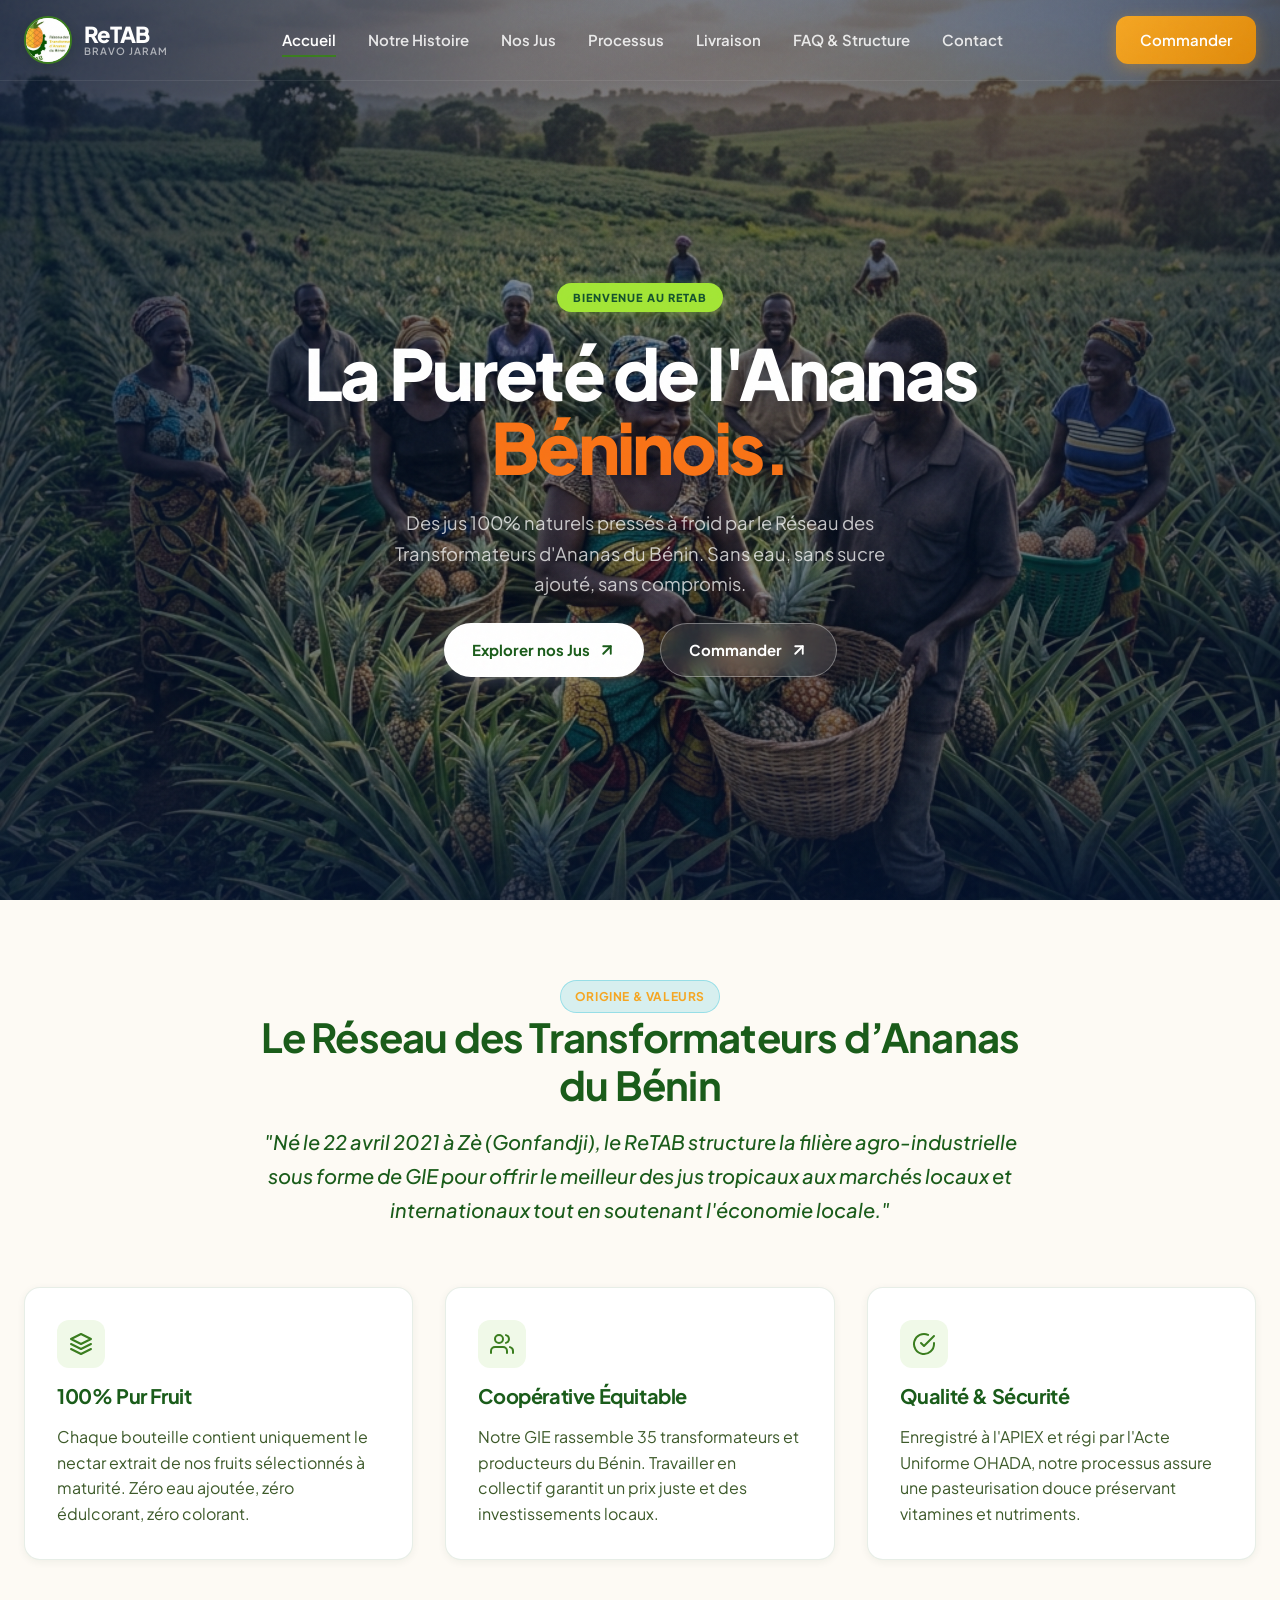
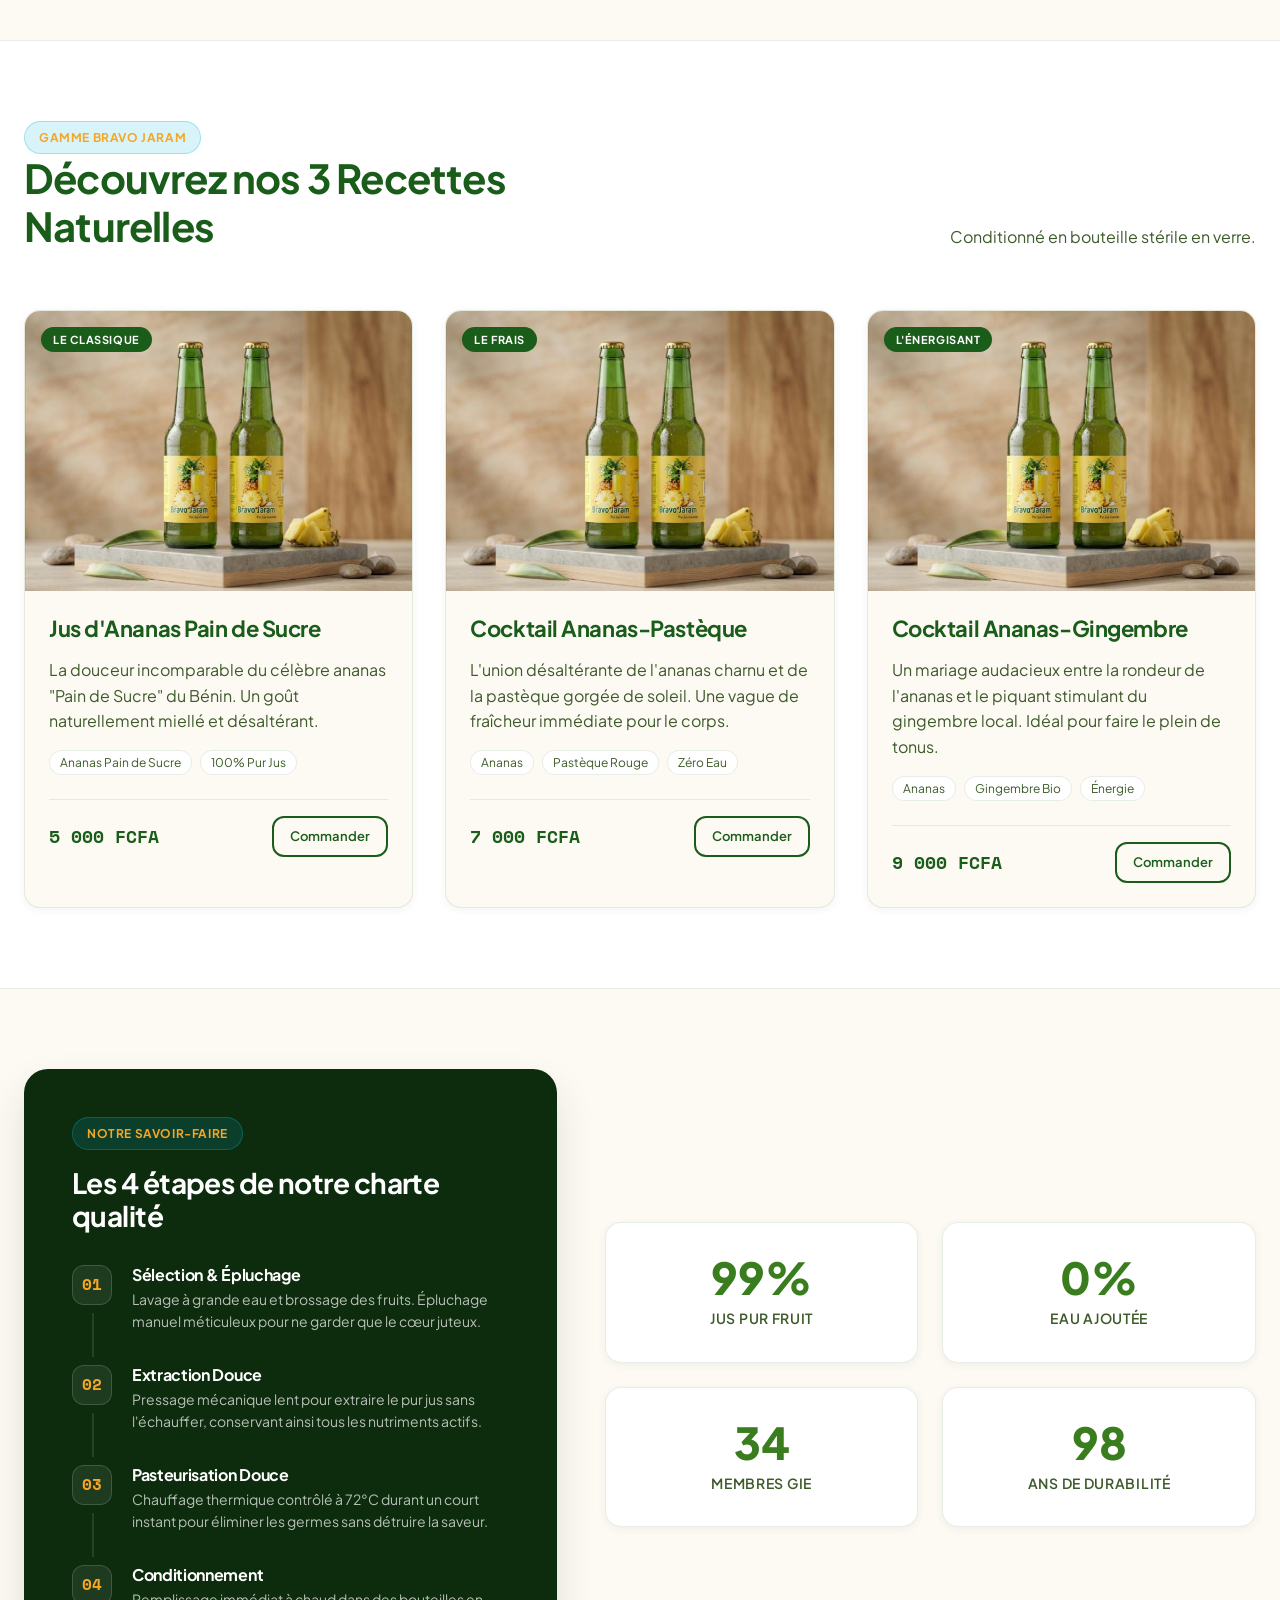
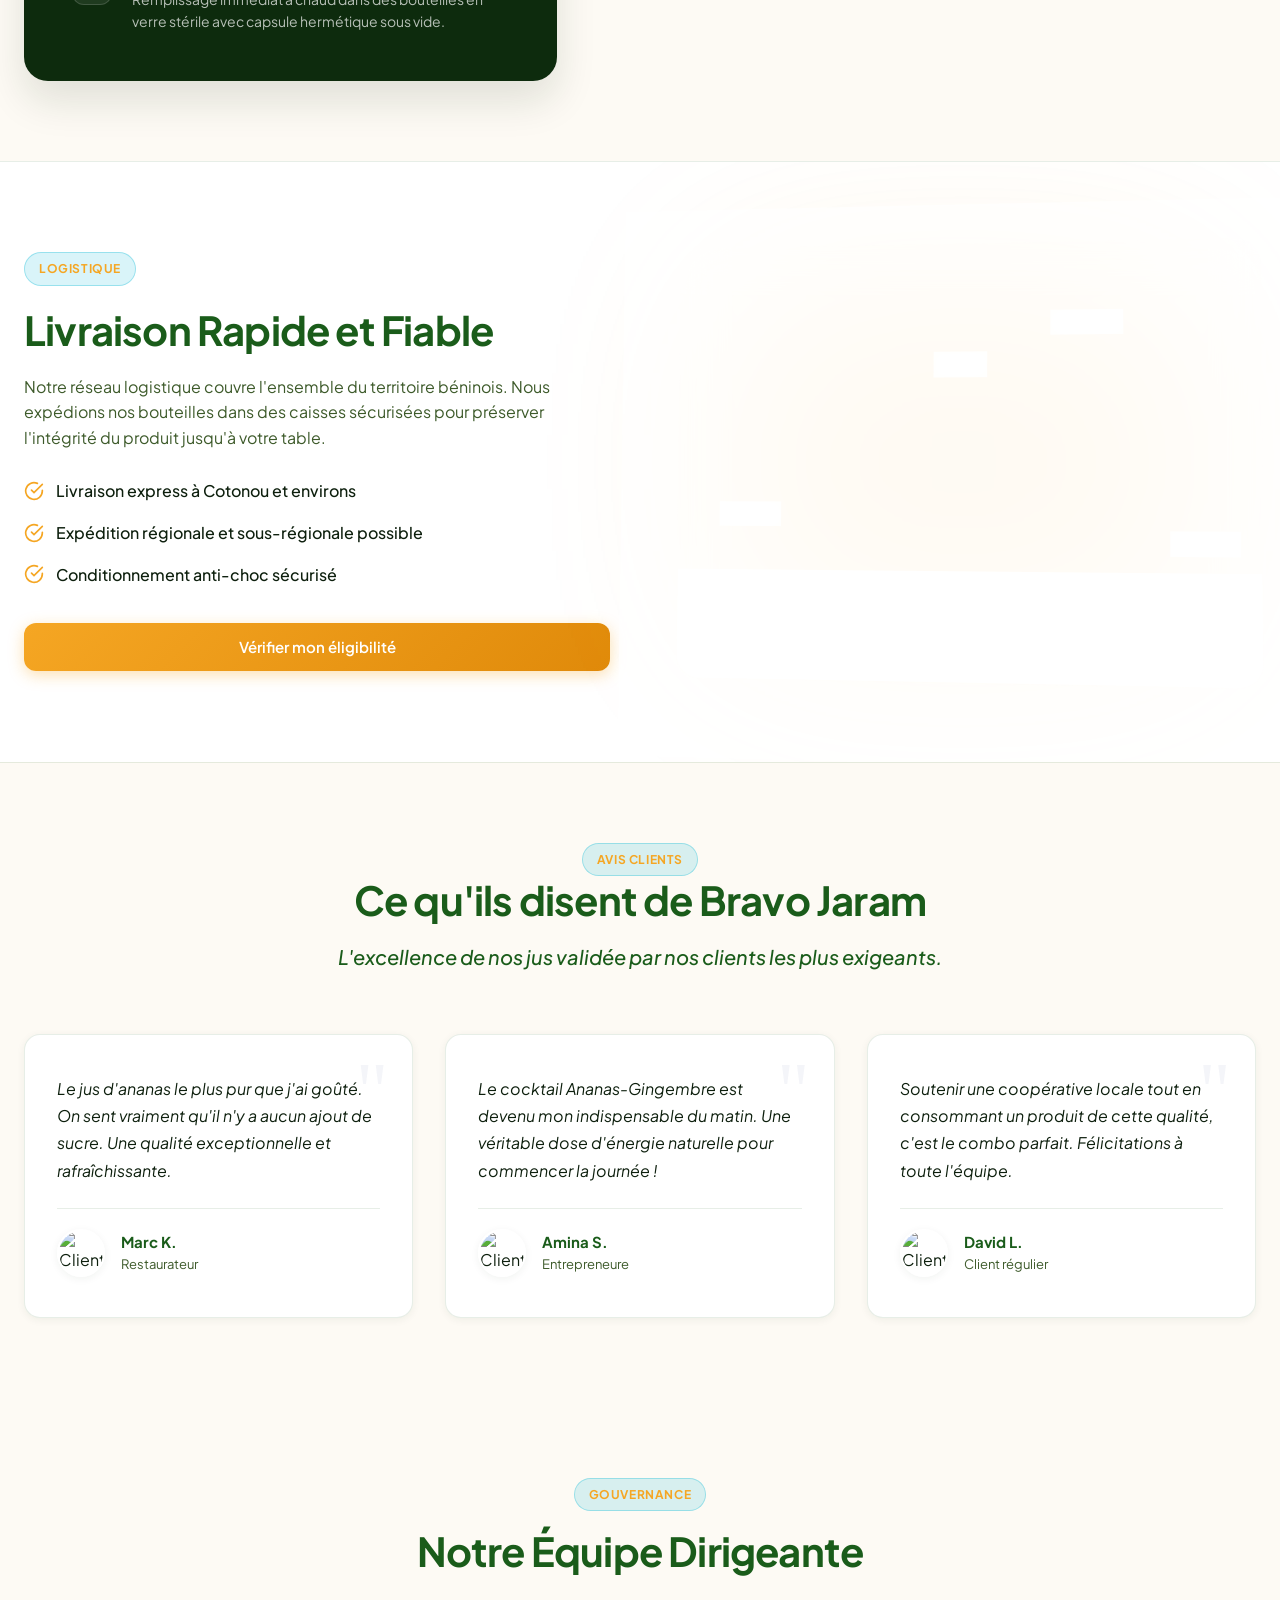
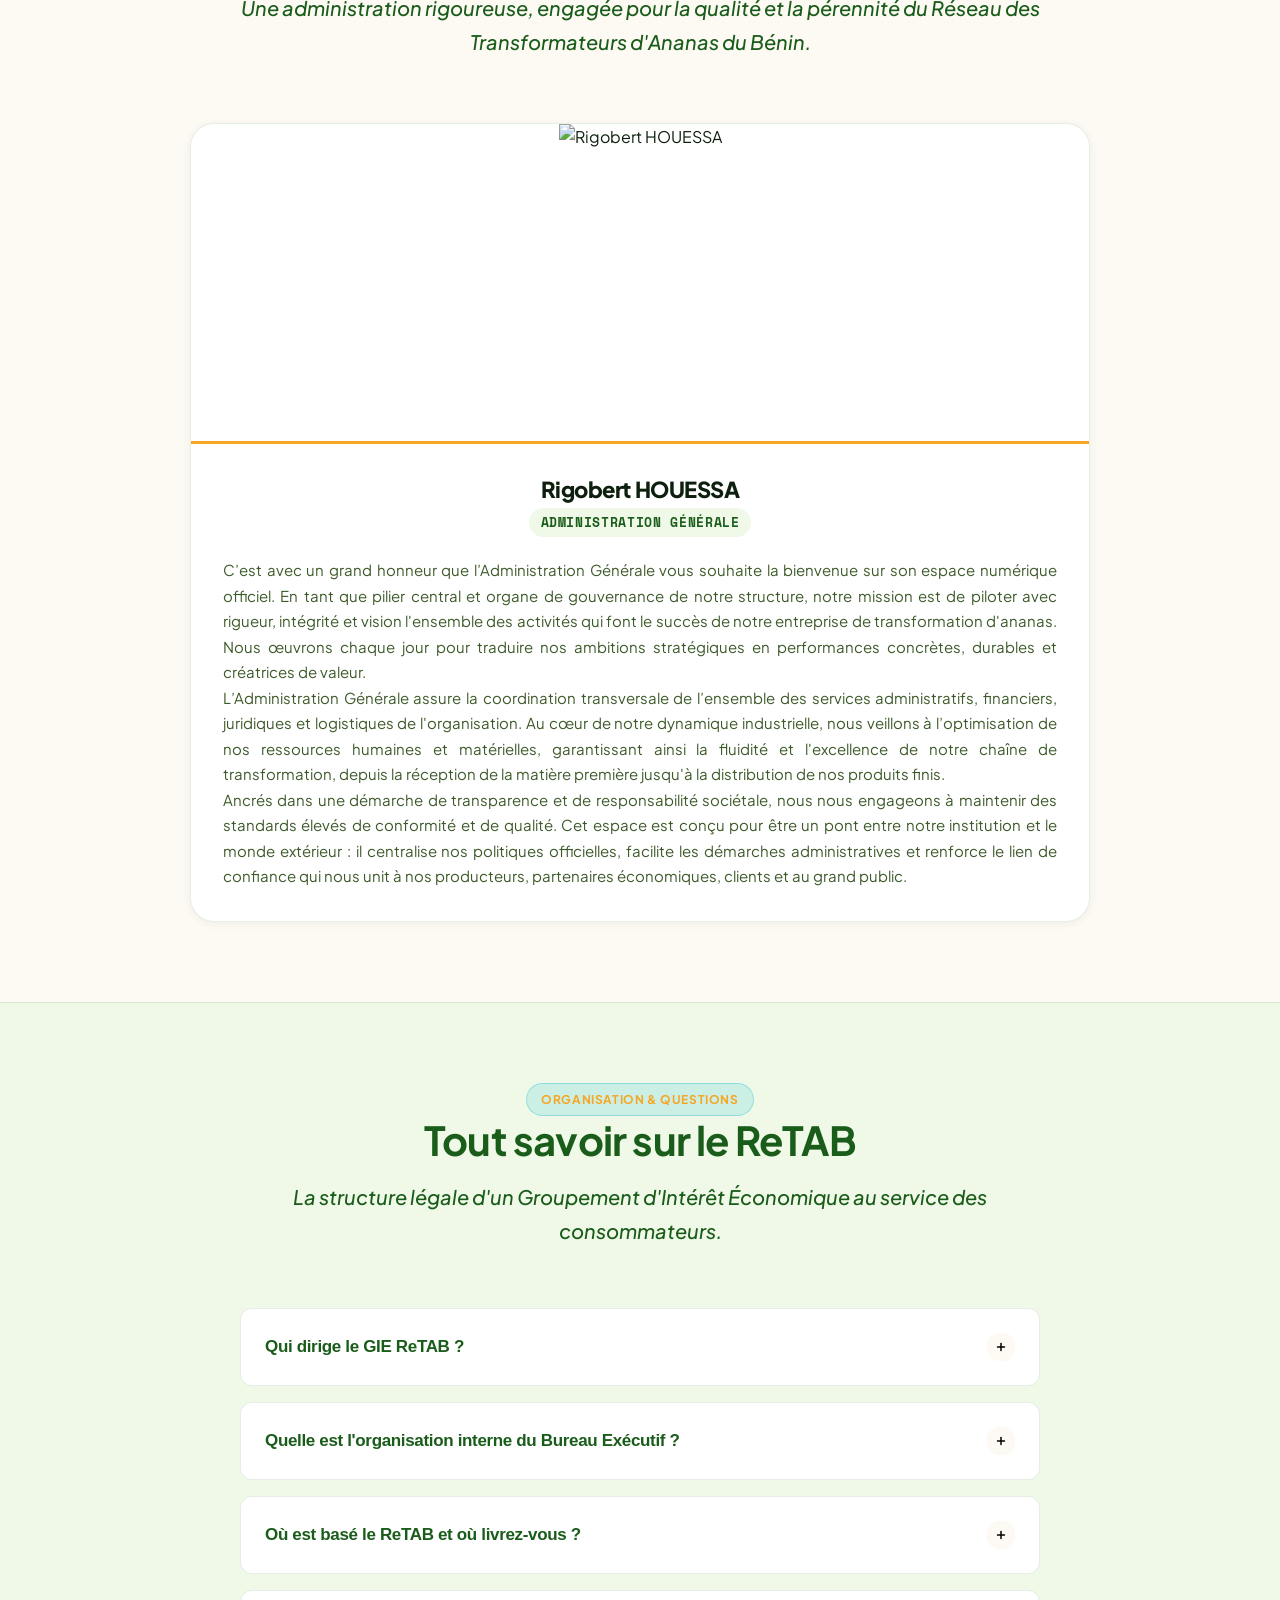
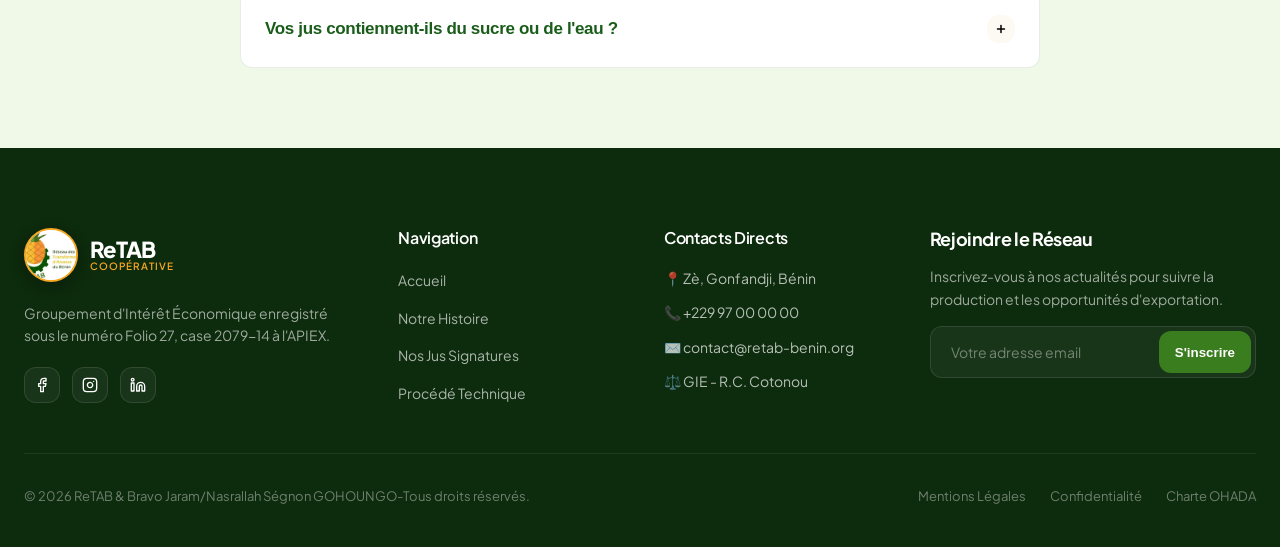
==== commit 9152922e: "Initialize project and update team section" ====
--- a/index.html
+++ b/index.html
@@ -196,8 +196,7 @@
           <!-- Product 1: Ananas Simple -->
           <div class="product-card">
             <div class="product-img-wrapper">
-              <img src="https://images.unsplash.com/photo-1621506289937-a8e4df240d0b?auto=format&fit=crop&q=80&w=600"
-                alt="Jus d'Ananas Pur" class="product-img">
+              <img src="IMG-20260619-WA0015.jpg" alt="Jus d'Ananas Pur" class="product-img">
               <span class="product-tag">Le Classique</span>
             </div>
             <div class="product-info">
@@ -209,7 +208,7 @@
                 <span class="ingredient-badge">100% Pur Jus</span>
               </div>
               <div class="product-footer">
-                <span class="product-price">1 000 FCFA</span>
+                <span class="product-price">5 000 FCFA</span>
                 <a href="commander.html" class="btn btn-outline"
                   style="padding: 8px 16px; font-size: 13px;">Commander</a>
               </div>
@@ -219,8 +218,7 @@
           <!-- Product 2: Ananas Pastèque -->
           <div class="product-card">
             <div class="product-img-wrapper">
-              <img src="https://images.unsplash.com/photo-1528825871115-3581a5387919?auto=format&fit=crop&q=80&w=600"
-                alt="Jus d'Ananas Pastèque" class="product-img">
+              <img src="IMG-20260619-WA0015.jpg" alt="Jus d'Ananas Pastèque" class="product-img">
               <span class="product-tag">Le Frais</span>
             </div>
             <div class="product-info">
@@ -233,7 +231,7 @@
                 <span class="ingredient-badge">Zéro Eau</span>
               </div>
               <div class="product-footer">
-                <span class="product-price">1 200 FCFA</span>
+                <span class="product-price">7 000 FCFA</span>
                 <a href="commander.html" class="btn btn-outline"
                   style="padding: 8px 16px; font-size: 13px;">Commander</a>
               </div>
@@ -243,8 +241,7 @@
           <!-- Product 3: Ananas Gingembre -->
           <div class="product-card">
             <div class="product-img-wrapper">
-              <img src="https://images.unsplash.com/photo-1613478223719-2ab802602423?auto=format&fit=crop&q=80&w=600"
-                alt="Jus d'Ananas Gingembre" class="product-img">
+              <img src="IMG-20260619-WA0015.jpg" alt="Jus d'Ananas Gingembre" class="product-img">
               <span class="product-tag">L'Énergisant</span>
             </div>
             <div class="product-info">
@@ -257,7 +254,7 @@
                 <span class="ingredient-badge">Énergie</span>
               </div>
               <div class="product-footer">
-                <span class="product-price">1 200 FCFA</span>
+                <span class="product-price">9 000 FCFA</span>
                 <a href="commander.html" class="btn btn-outline"
                   style="padding: 8px 16px; font-size: 13px;">Commander</a>
               </div>
@@ -580,6 +577,63 @@
     </section>
 
     <!-- =========================================
+         TEAM SECTION
+         ========================================= -->
+    <section class="team-section" id="equipe" style="background-color: var(--bg-primary); padding: 80px 0;">
+      <div class="container">
+
+        <div class="mission-intro" style="text-align: center; margin-bottom: 64px;">
+          <div class="badge" style="margin: 0 auto 16px;">Gouvernance</div>
+          <h2>Notre Équipe Dirigeante</h2>
+          <p>Une administration rigoureuse, engagée pour la qualité et la pérennité du Réseau des Transformateurs
+            d'Ananas du Bénin.</p>
+        </div>
+
+        <div class="team-grid"
+          style="display: grid; grid-template-columns: repeat(auto-fit, minmax(320px, 1fr)); gap: 32px; max-width: 900px; margin: 0 auto;">
+
+          <!-- Rigobert HOUESSA -->
+          <div class="team-card"
+            style="background: var(--bg-card); border: 1px solid var(--border-color); border-radius: var(--radius-lg); overflow: hidden; box-shadow: var(--shadow-sm); transition: var(--transition-spring); text-align: center; padding-bottom: 32px; cursor: default;"
+            onmouseover="this.style.transform='translateY(-6px)'; this.style.boxShadow='var(--shadow-md)';"
+            onmouseout="this.style.transform='translateY(0)'; this.style.boxShadow='var(--shadow-sm)';">
+            <div class="team-img-wrapper"
+              style="width: 100%; height: 320px; overflow: hidden; border-bottom: 3px solid var(--accent);">
+              <img alt="Rigobert HOUESSA"
+                style="width: 100%; height: 100%; object-fit: cover; transition: var(--transition-spring);"
+                onmouseover="this.style.transform='scale(1.05)'" onmouseout="this.style.transform='scale(1)'">
+            </div>
+            <div style="padding: 32px 32px 0;">
+              <h3
+                style="font-size: 22px; font-weight: 800; color: var(--text-primary); margin-bottom: 6px; letter-spacing: -0.02em;">
+                Rigobert HOUESSA</h3>
+              <div
+                style="color: var(--primary); font-family: 'Space Mono', monospace; font-weight: 700; font-size: 13px; text-transform: uppercase; letter-spacing: 0.05em; margin-bottom: 20px; background: var(--bg-accent-light); display: inline-block; padding: 4px 12px; border-radius: var(--radius-full);">
+                Administration Générale</div>
+              <p style="color: var(--text-secondary); font-size: 15px; line-height: 1.7; text-align: justify;">
+                C’est avec un grand honneur que l’Administration Générale vous souhaite la bienvenue sur son espace
+                numérique officiel. En tant que pilier central et organe de gouvernance de notre structure, notre
+                mission est de piloter avec rigueur, intégrité et vision l'ensemble des activités qui font le succès de
+                notre entreprise de transformation d'ananas. Nous œuvrons chaque jour pour traduire nos ambitions
+                stratégiques en performances concrètes, durables et créatrices de valeur. </br>
+                L’Administration Générale assure la coordination transversale de l’ensemble des services administratifs,
+                financiers, juridiques et logistiques de l'organisation. Au cœur de notre dynamique industrielle, nous
+                veillons à l’optimisation de nos ressources humaines et matérielles, garantissant ainsi la fluidité et
+                l'excellence de notre chaîne de transformation, depuis la réception de la matière première jusqu'à la
+                distribution de nos produits finis. </br>
+                Ancrés dans une démarche de transparence et de responsabilité sociétale, nous nous engageons à maintenir
+                des standards élevés de conformité et de qualité. Cet espace est conçu pour être un pont entre notre
+                institution et le monde extérieur : il centralise nos politiques officielles, facilite les démarches
+                administratives et renforce le lien de confiance qui nous unit à nos producteurs, partenaires
+                économiques, clients et au grand public.
+              </p>
+            </div>
+          </div>
+        </div>
+      </div>
+    </section>
+
+    <!-- =========================================
          FAQ & ORGANIZATION SECTION
          ========================================= -->
     <section class="faq-section" id="faq">
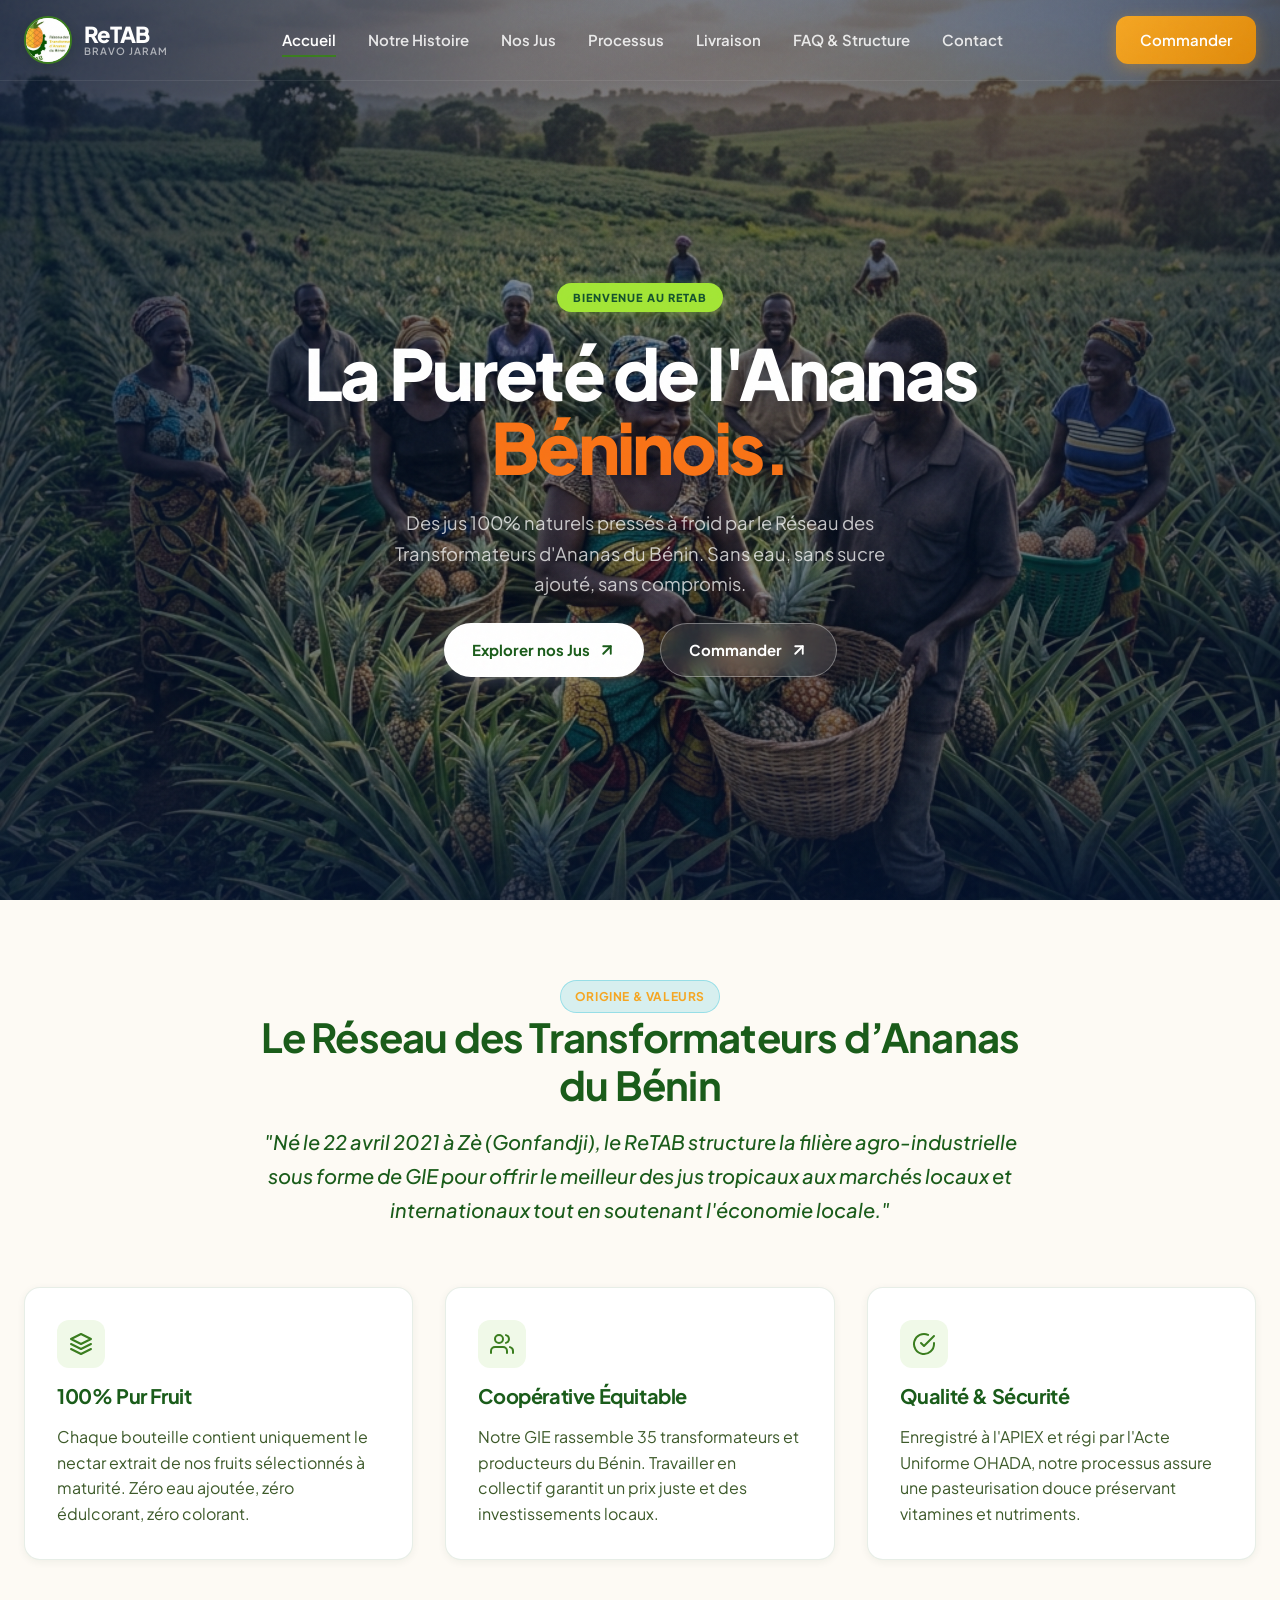
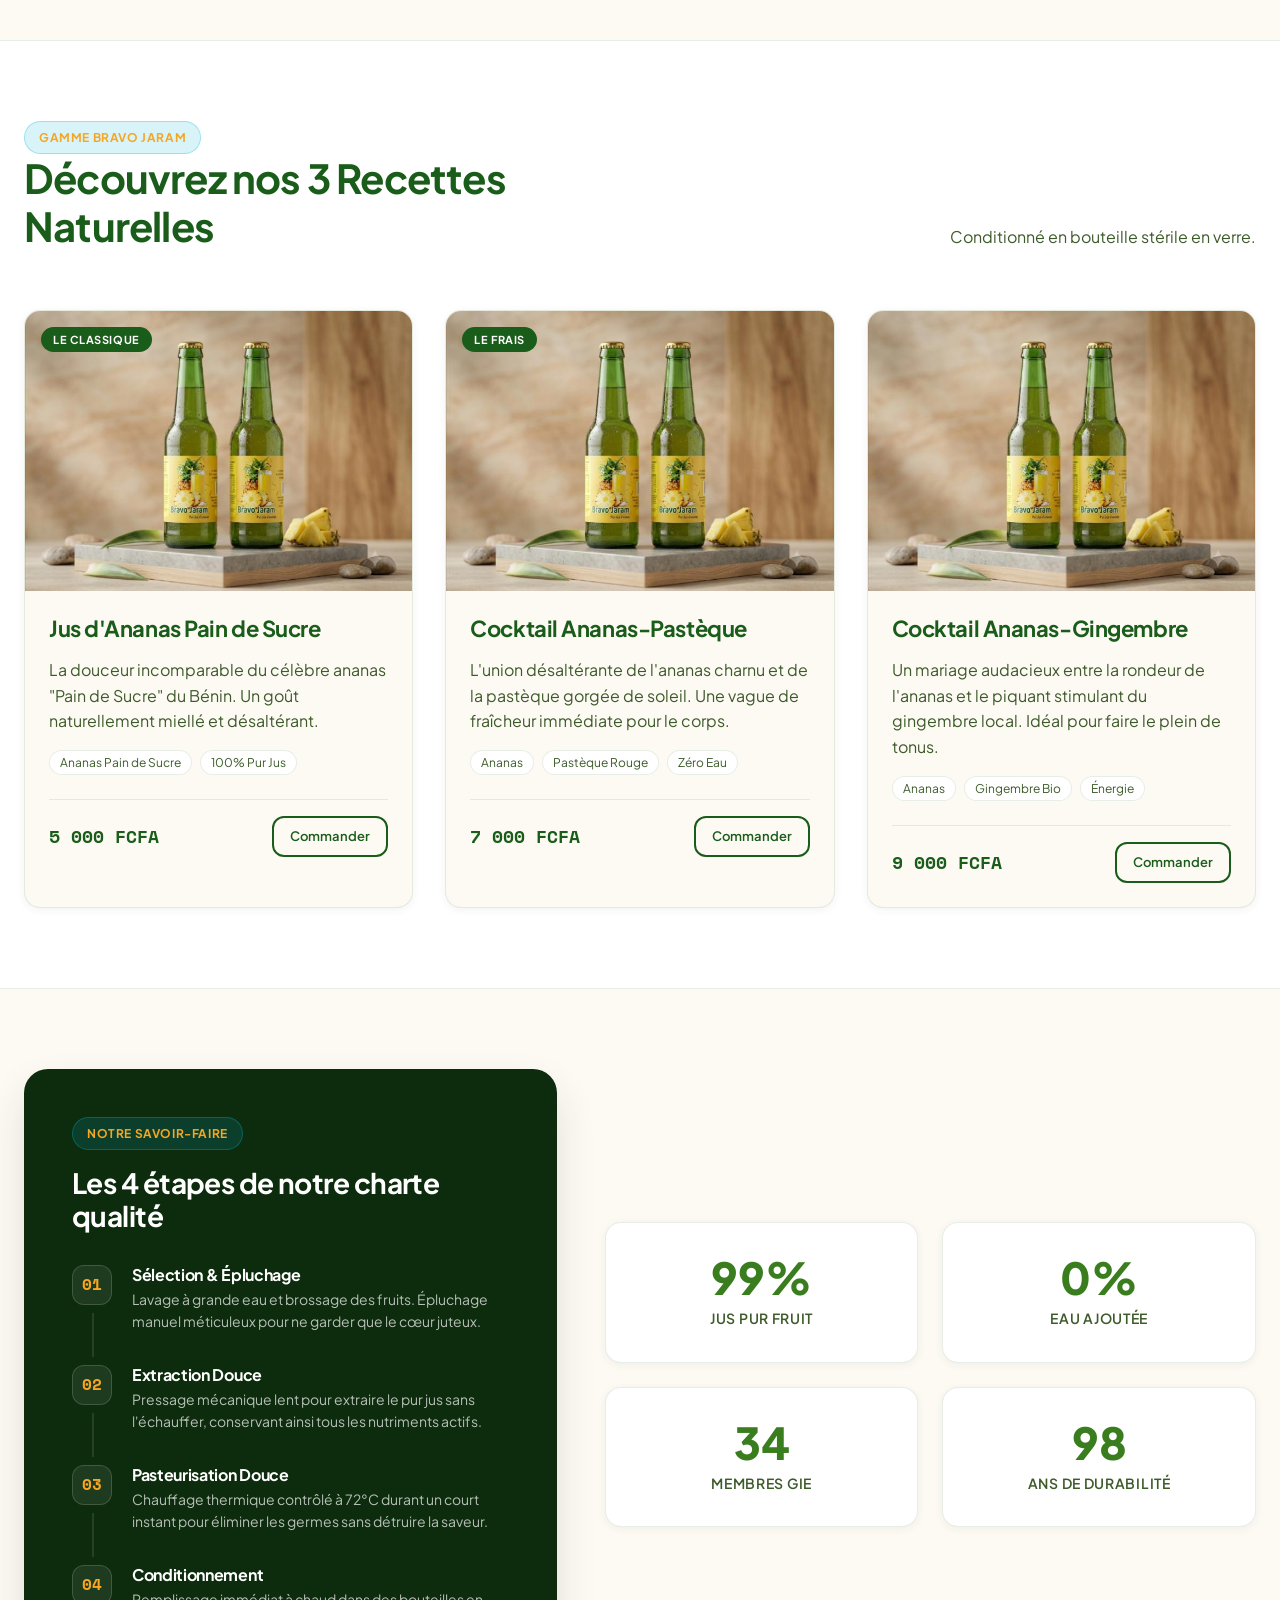
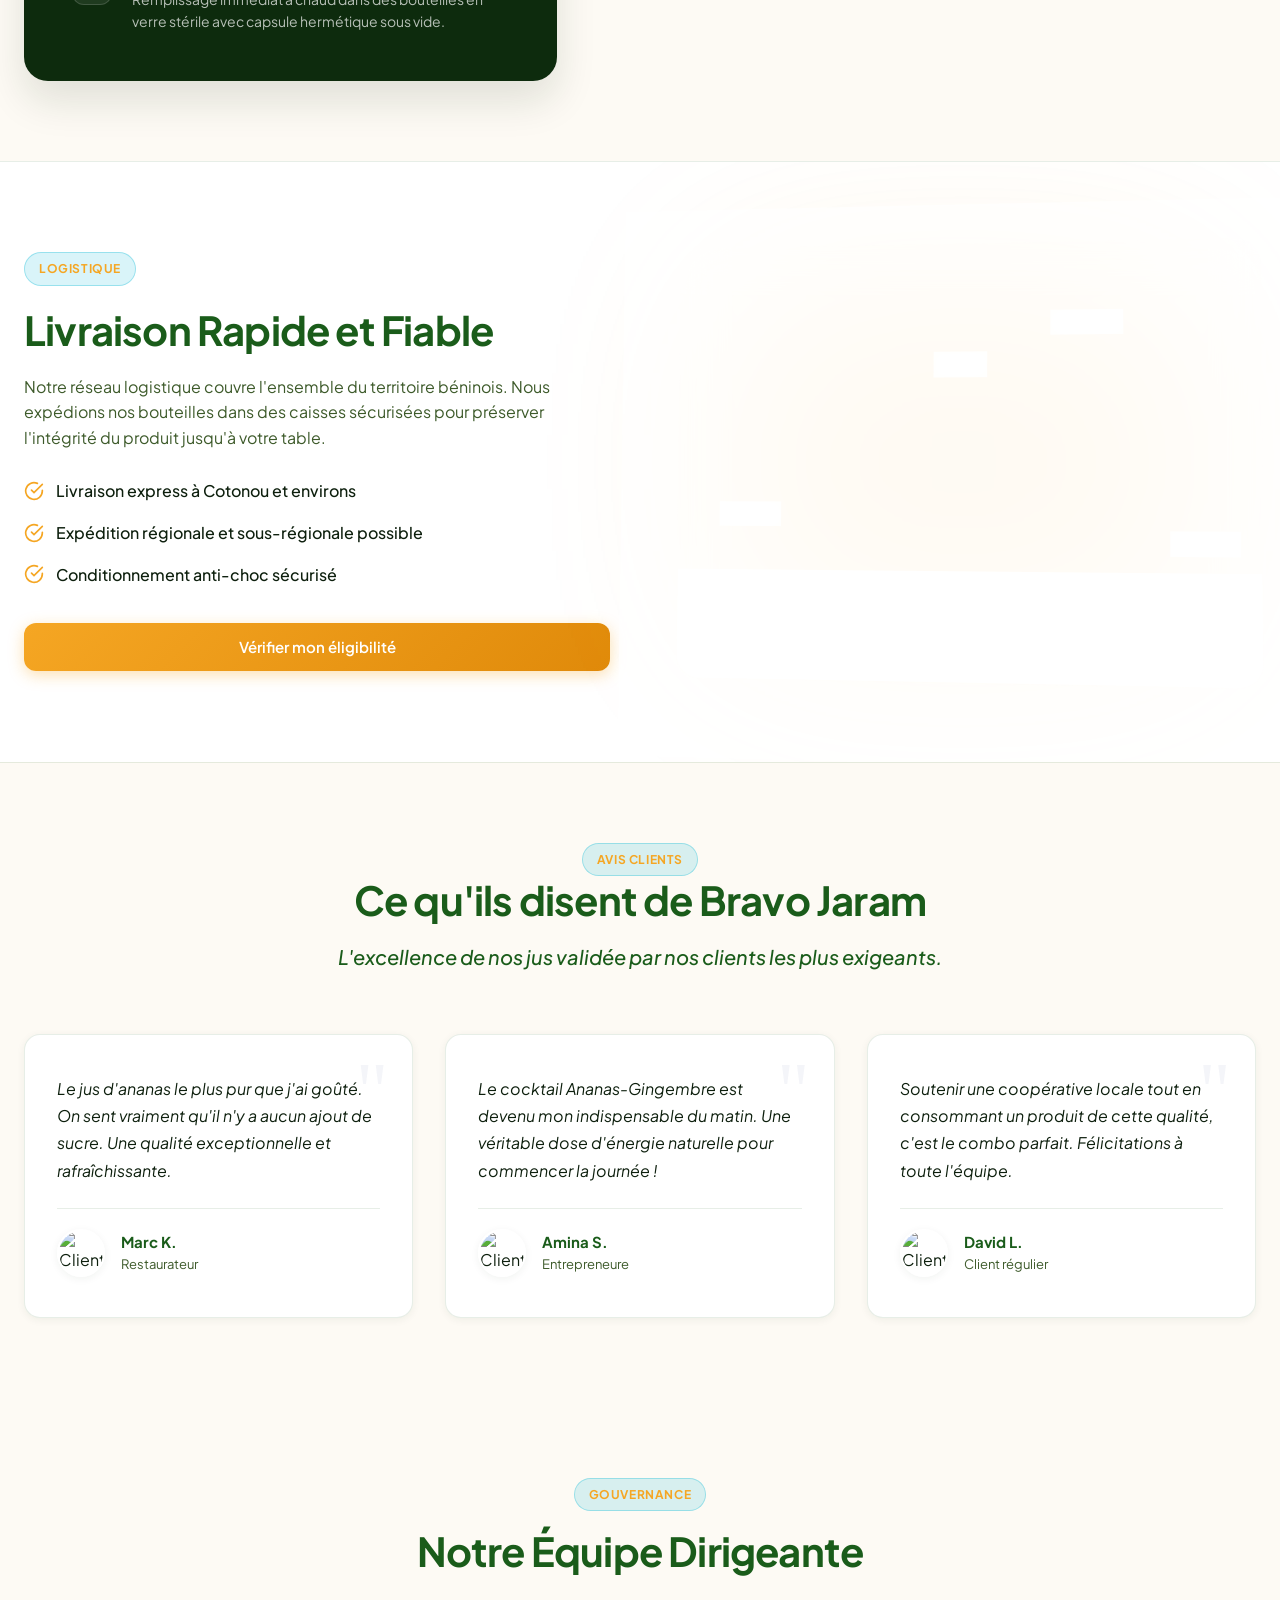
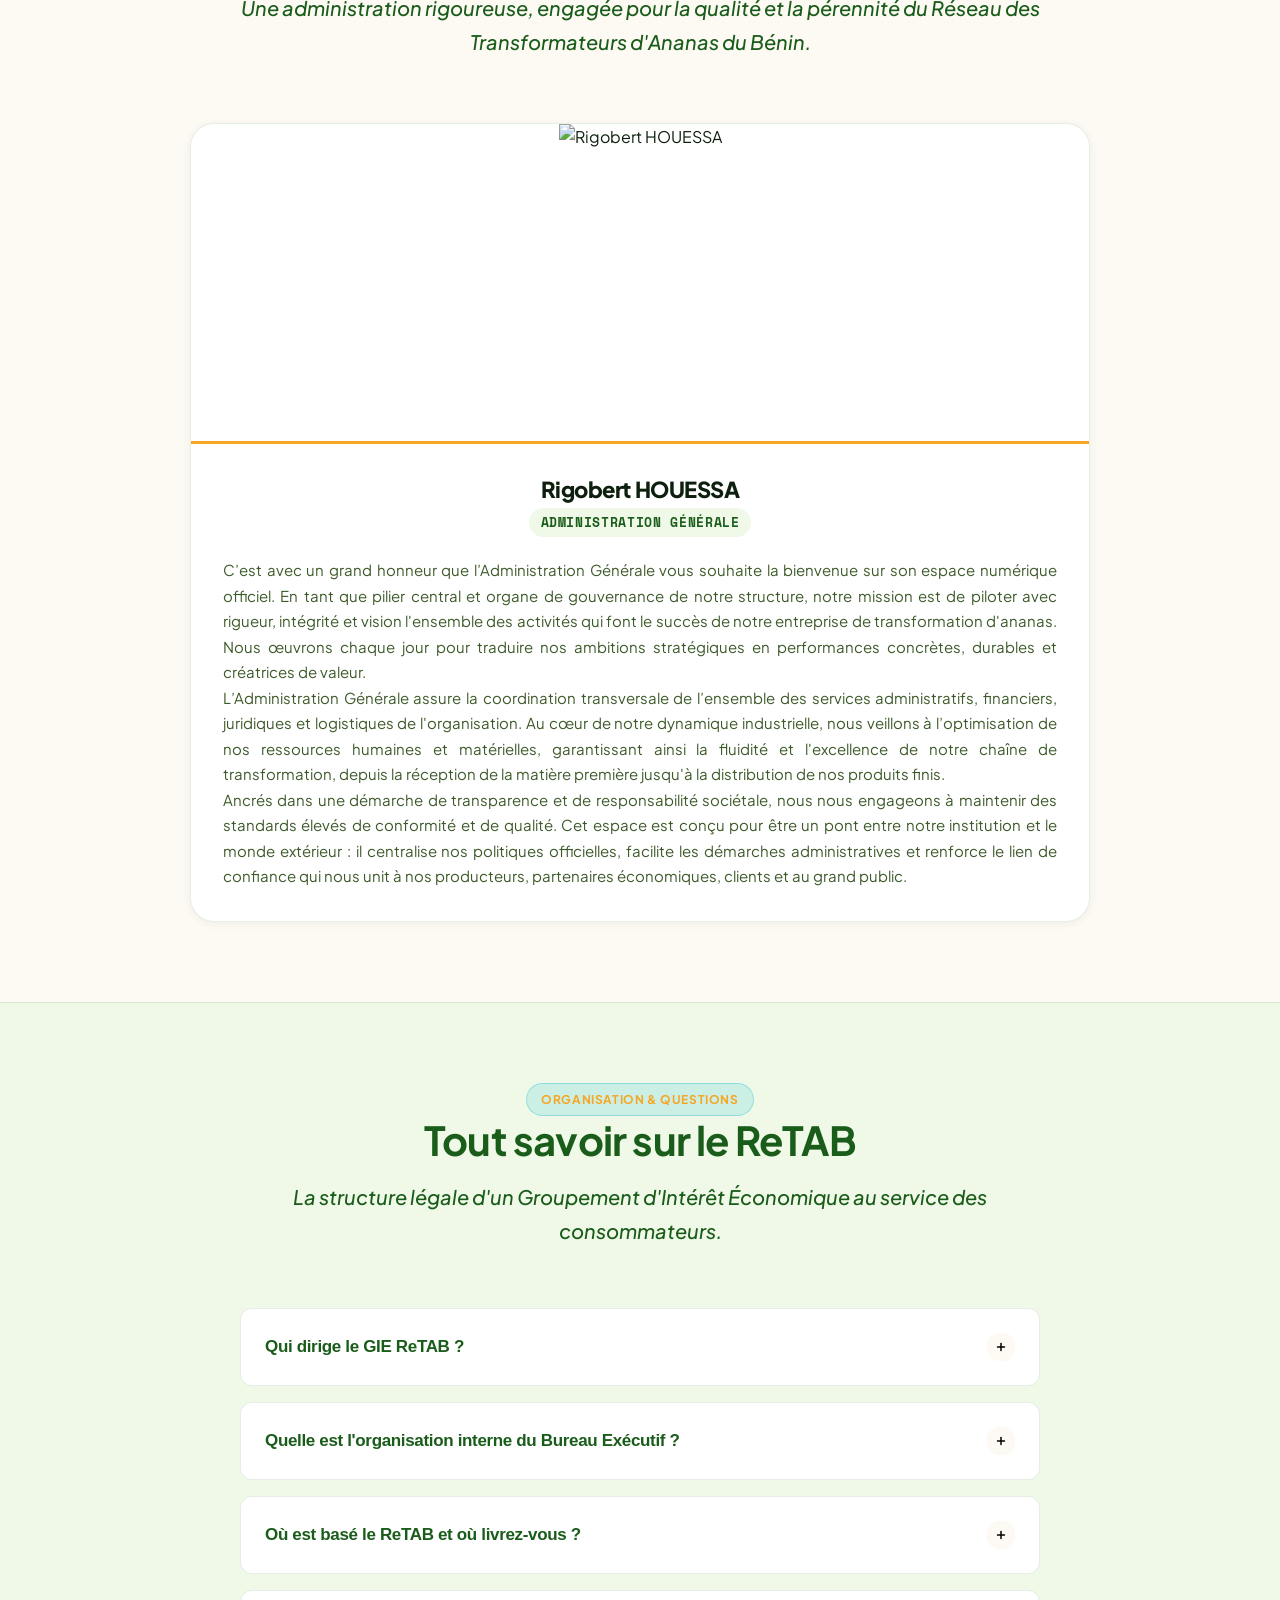
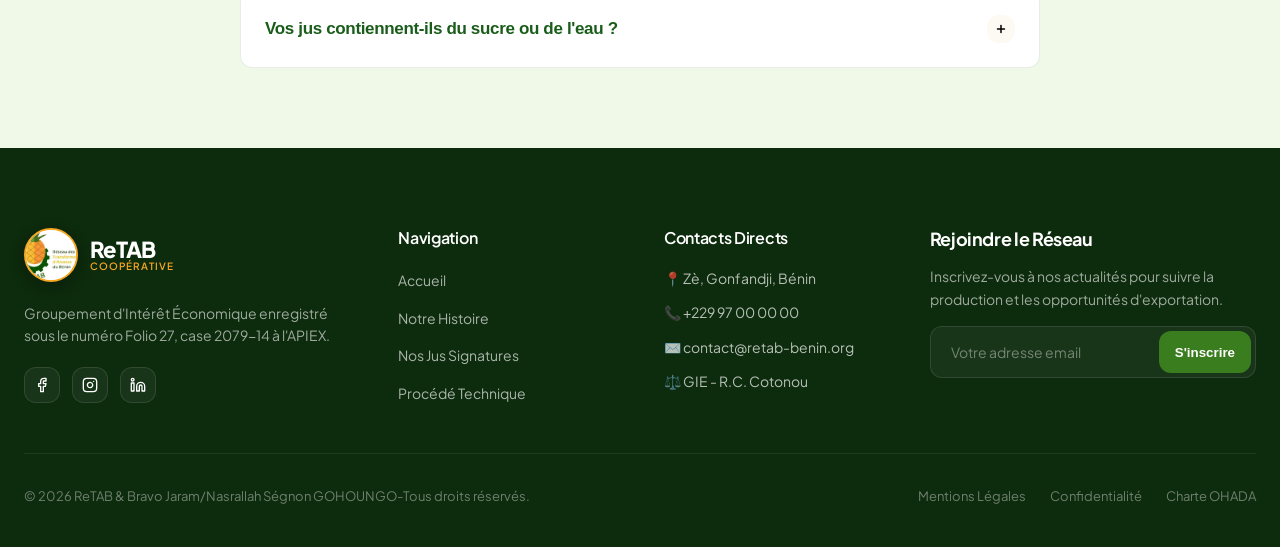
==== commit 00f90f2e: "Merge remote and resolve conflicts" ====
--- a/index.html
+++ b/index.html
@@ -242,7 +242,6 @@
           <div class="product-card">
             <div class="product-img-wrapper">
               <img src="IMG-20260619-WA0015.jpg" alt="Jus d'Ananas Gingembre" class="product-img">
-              <span class="product-tag">L'Énergisant</span>
             </div>
             <div class="product-info">
               <h3>Cocktail Ananas-Gingembre</h3>
@@ -577,7 +576,7 @@
     </section>
 
     <!-- =========================================
-         TEAM SECTION
+          TEAM SECTION
          ========================================= -->
     <section class="team-section" id="equipe" style="background-color: var(--bg-primary); padding: 80px 0;">
       <div class="container">
@@ -634,6 +633,8 @@
     </section>
 
     <!-- =========================================
+=======
+
          FAQ & ORGANIZATION SECTION
          ========================================= -->
     <section class="faq-section" id="faq">
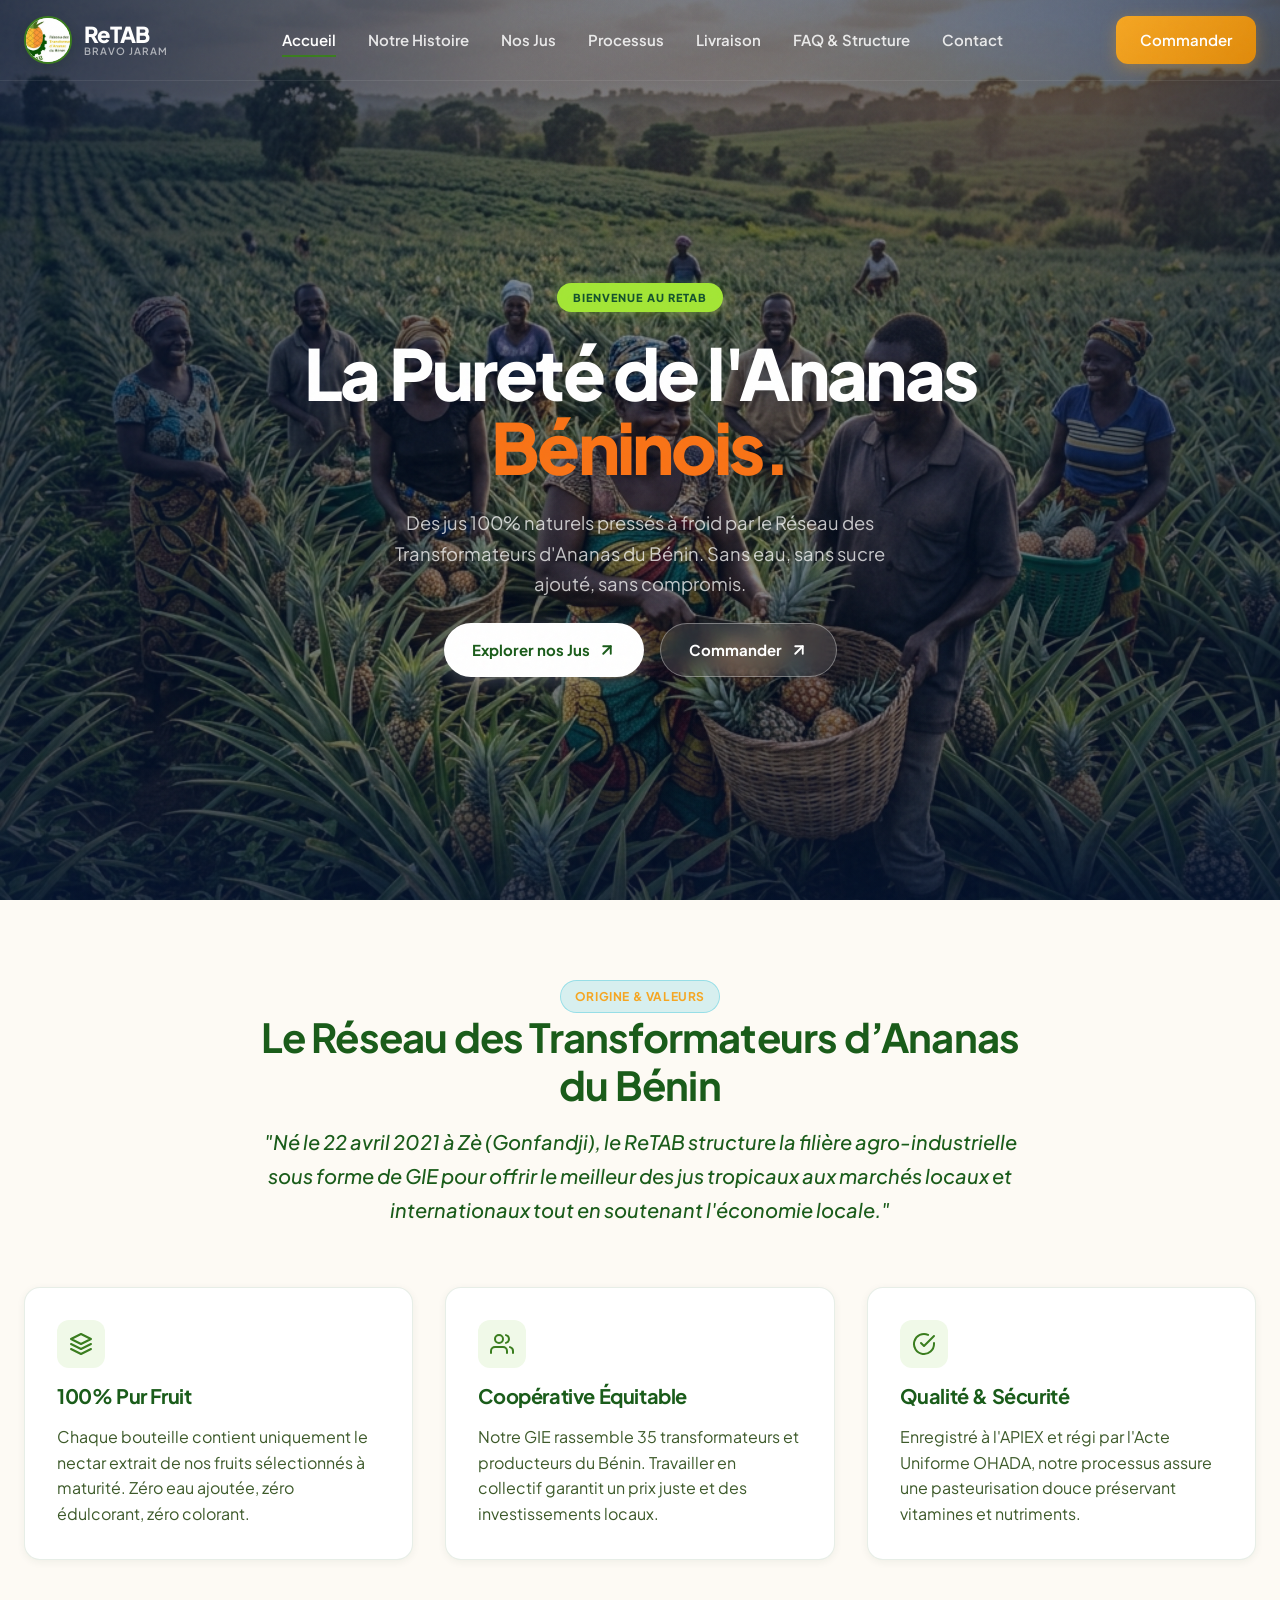
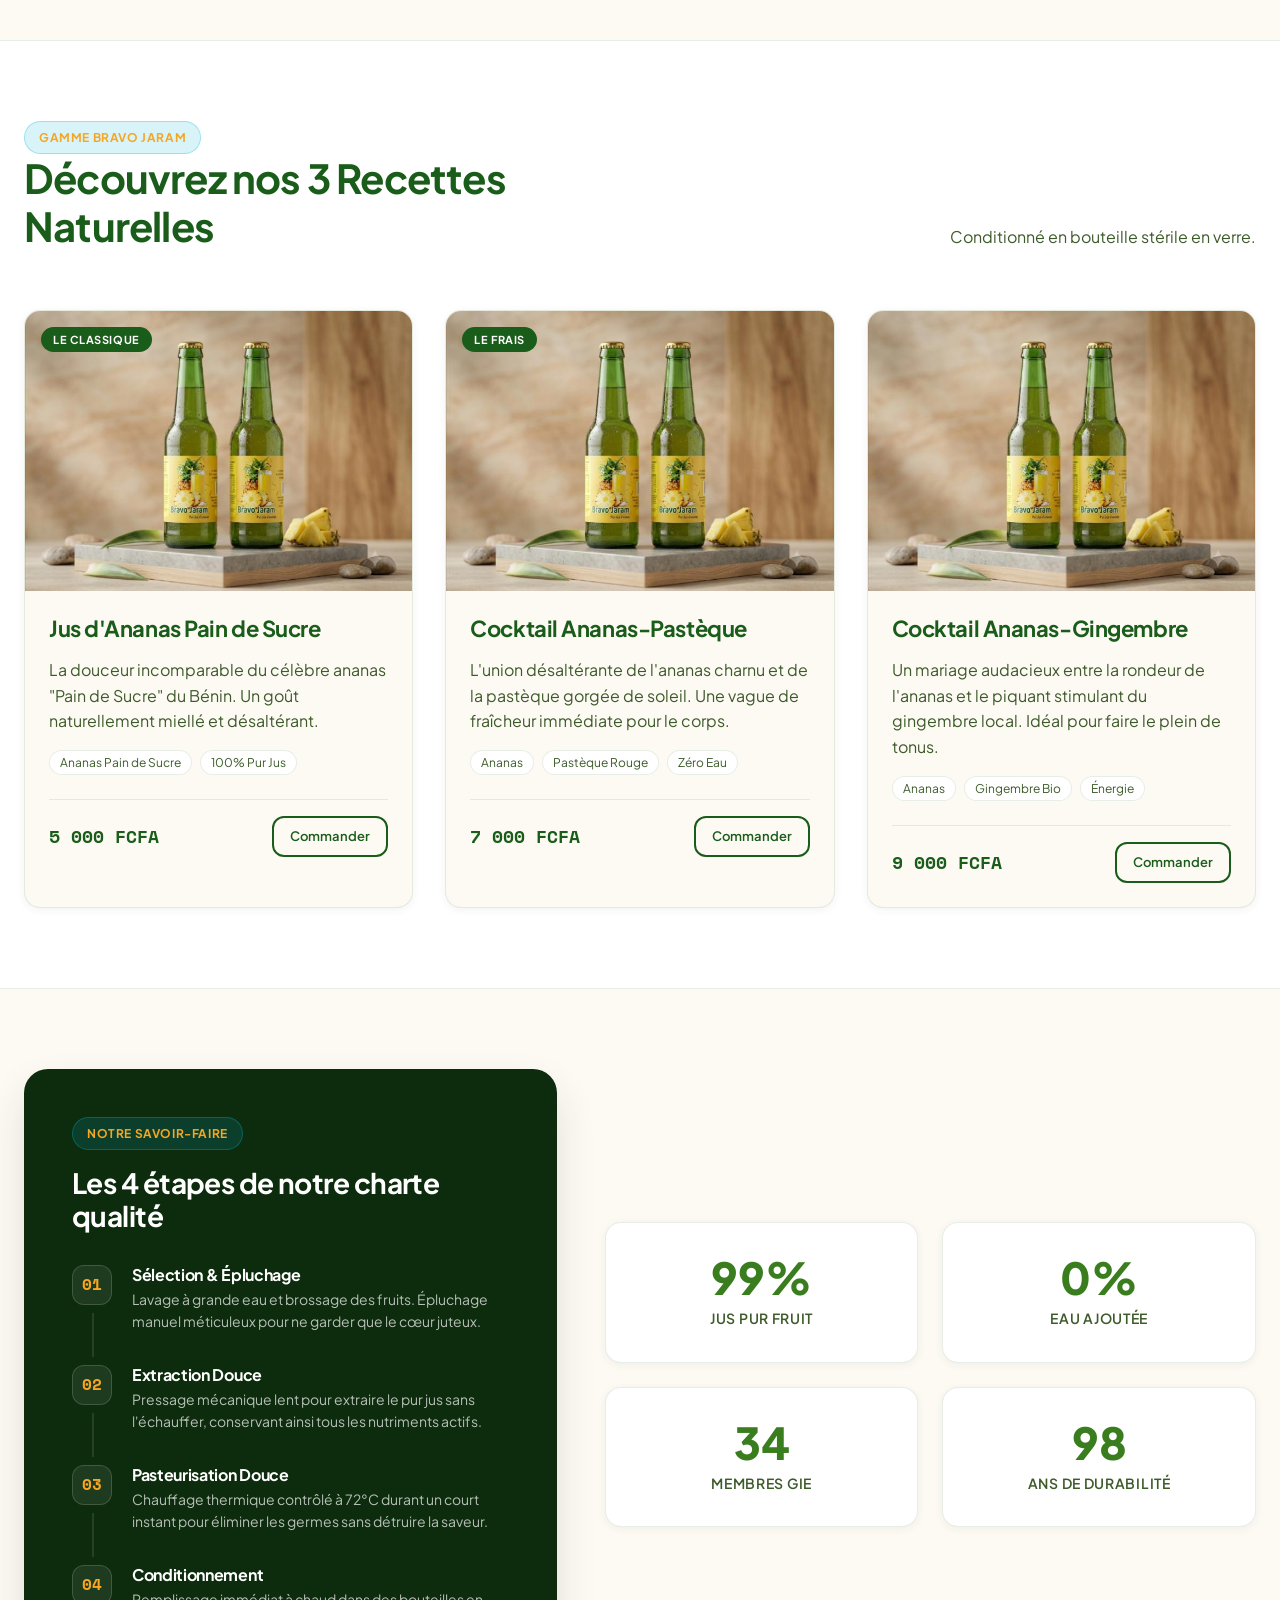
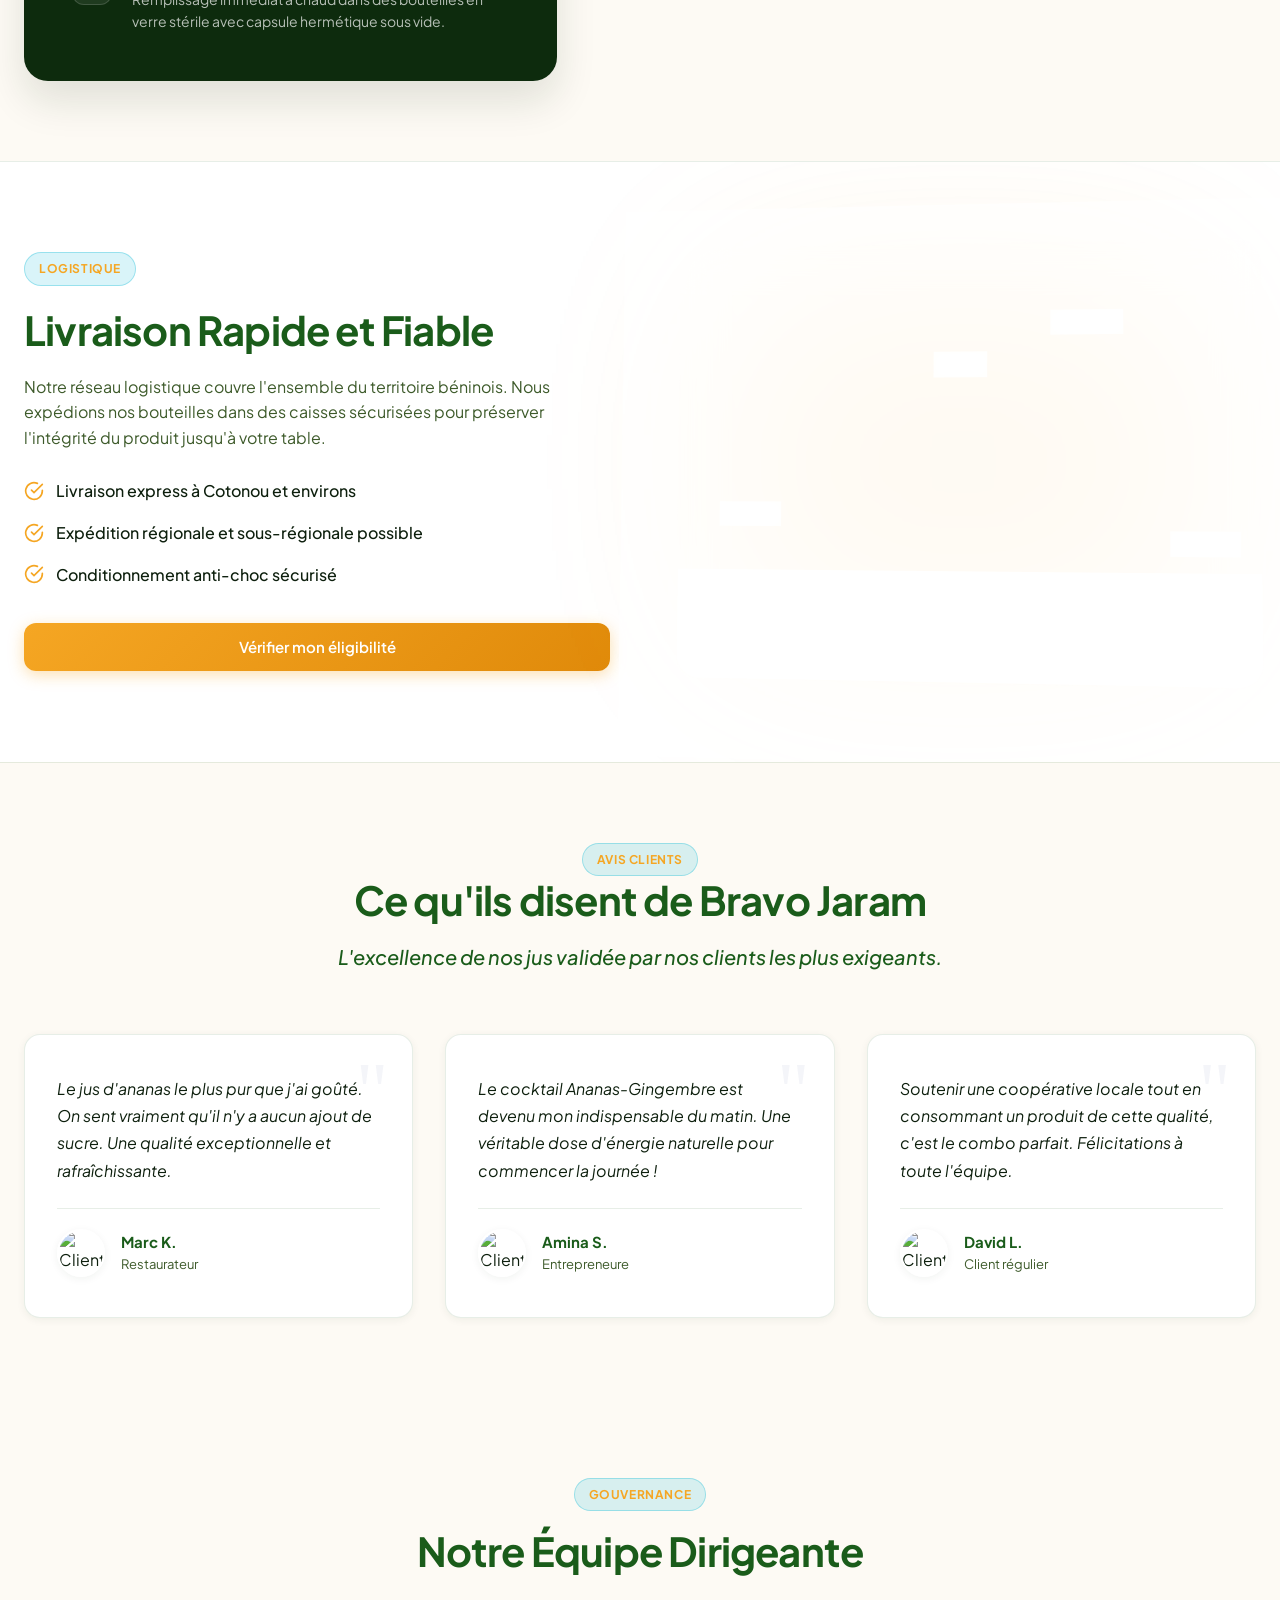
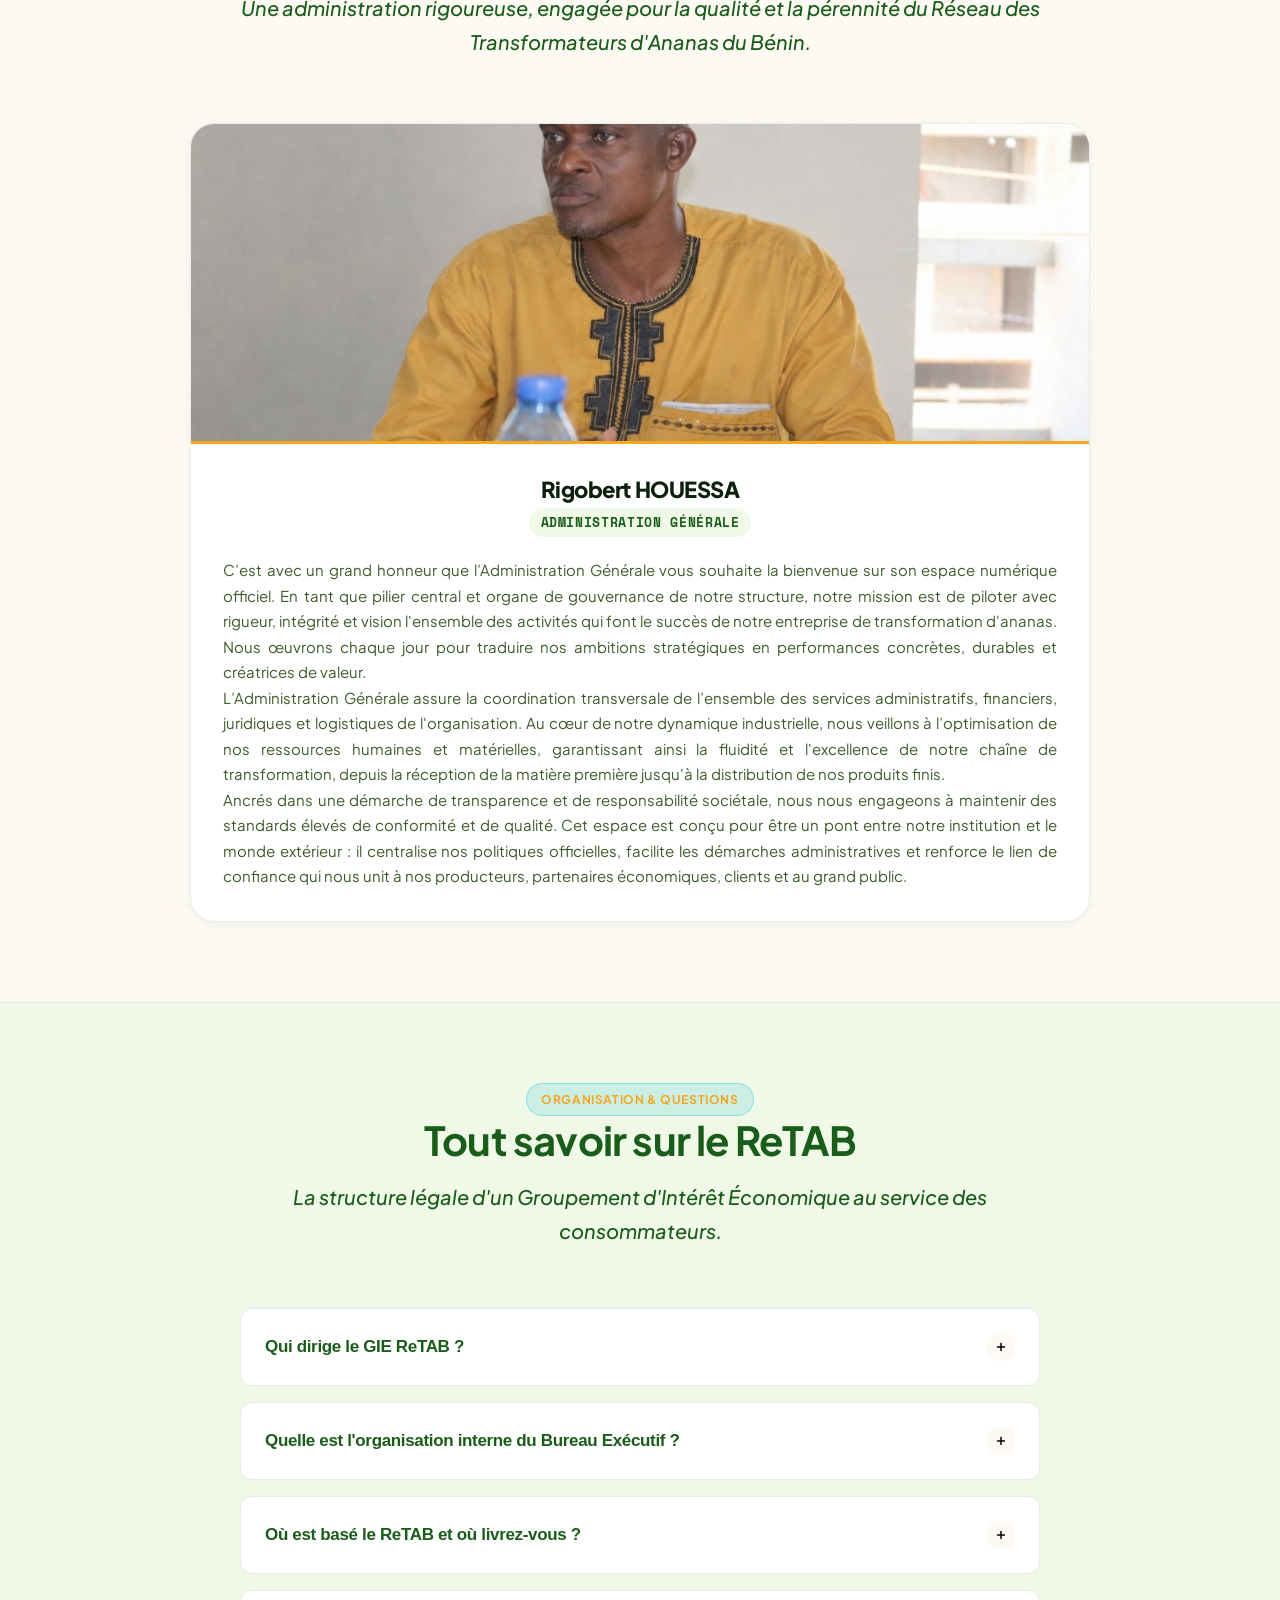
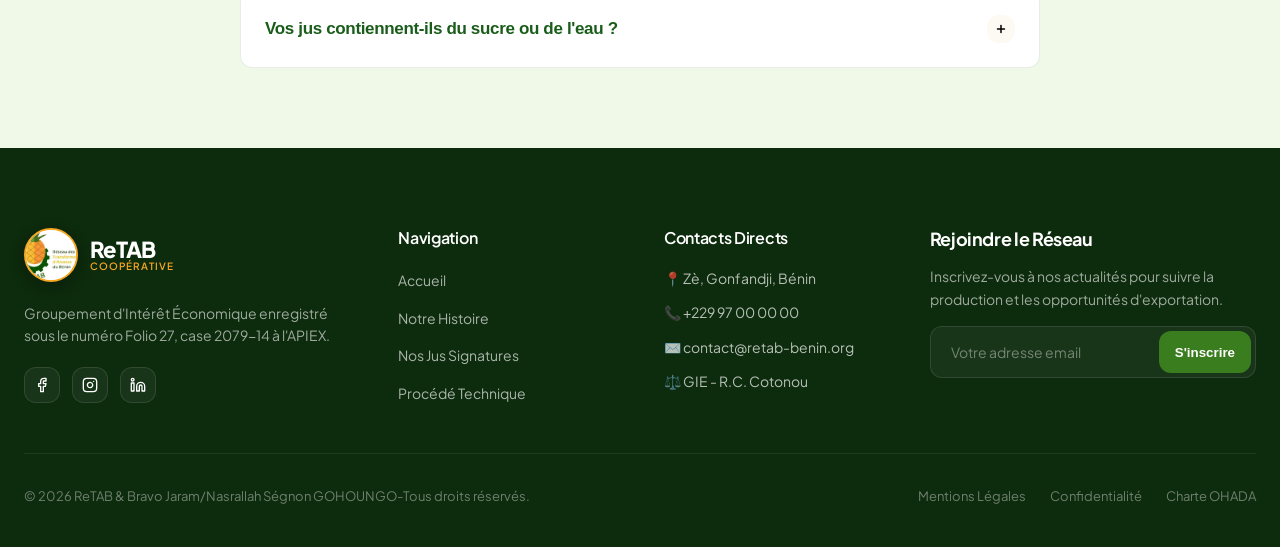
==== commit 243aa25b: "Ajout de la photo de Rigobert HOUESSA" ====
--- a/index.html
+++ b/index.html
@@ -598,7 +598,7 @@
             onmouseout="this.style.transform='translateY(0)'; this.style.boxShadow='var(--shadow-sm)';">
             <div class="team-img-wrapper"
               style="width: 100%; height: 320px; overflow: hidden; border-bottom: 3px solid var(--accent);">
-              <img alt="Rigobert HOUESSA"
+              <img src="rigobert_houessa.jpg" alt="Rigobert HOUESSA"
                 style="width: 100%; height: 100%; object-fit: cover; transition: var(--transition-spring);"
                 onmouseover="this.style.transform='scale(1.05)'" onmouseout="this.style.transform='scale(1)'">
             </div>
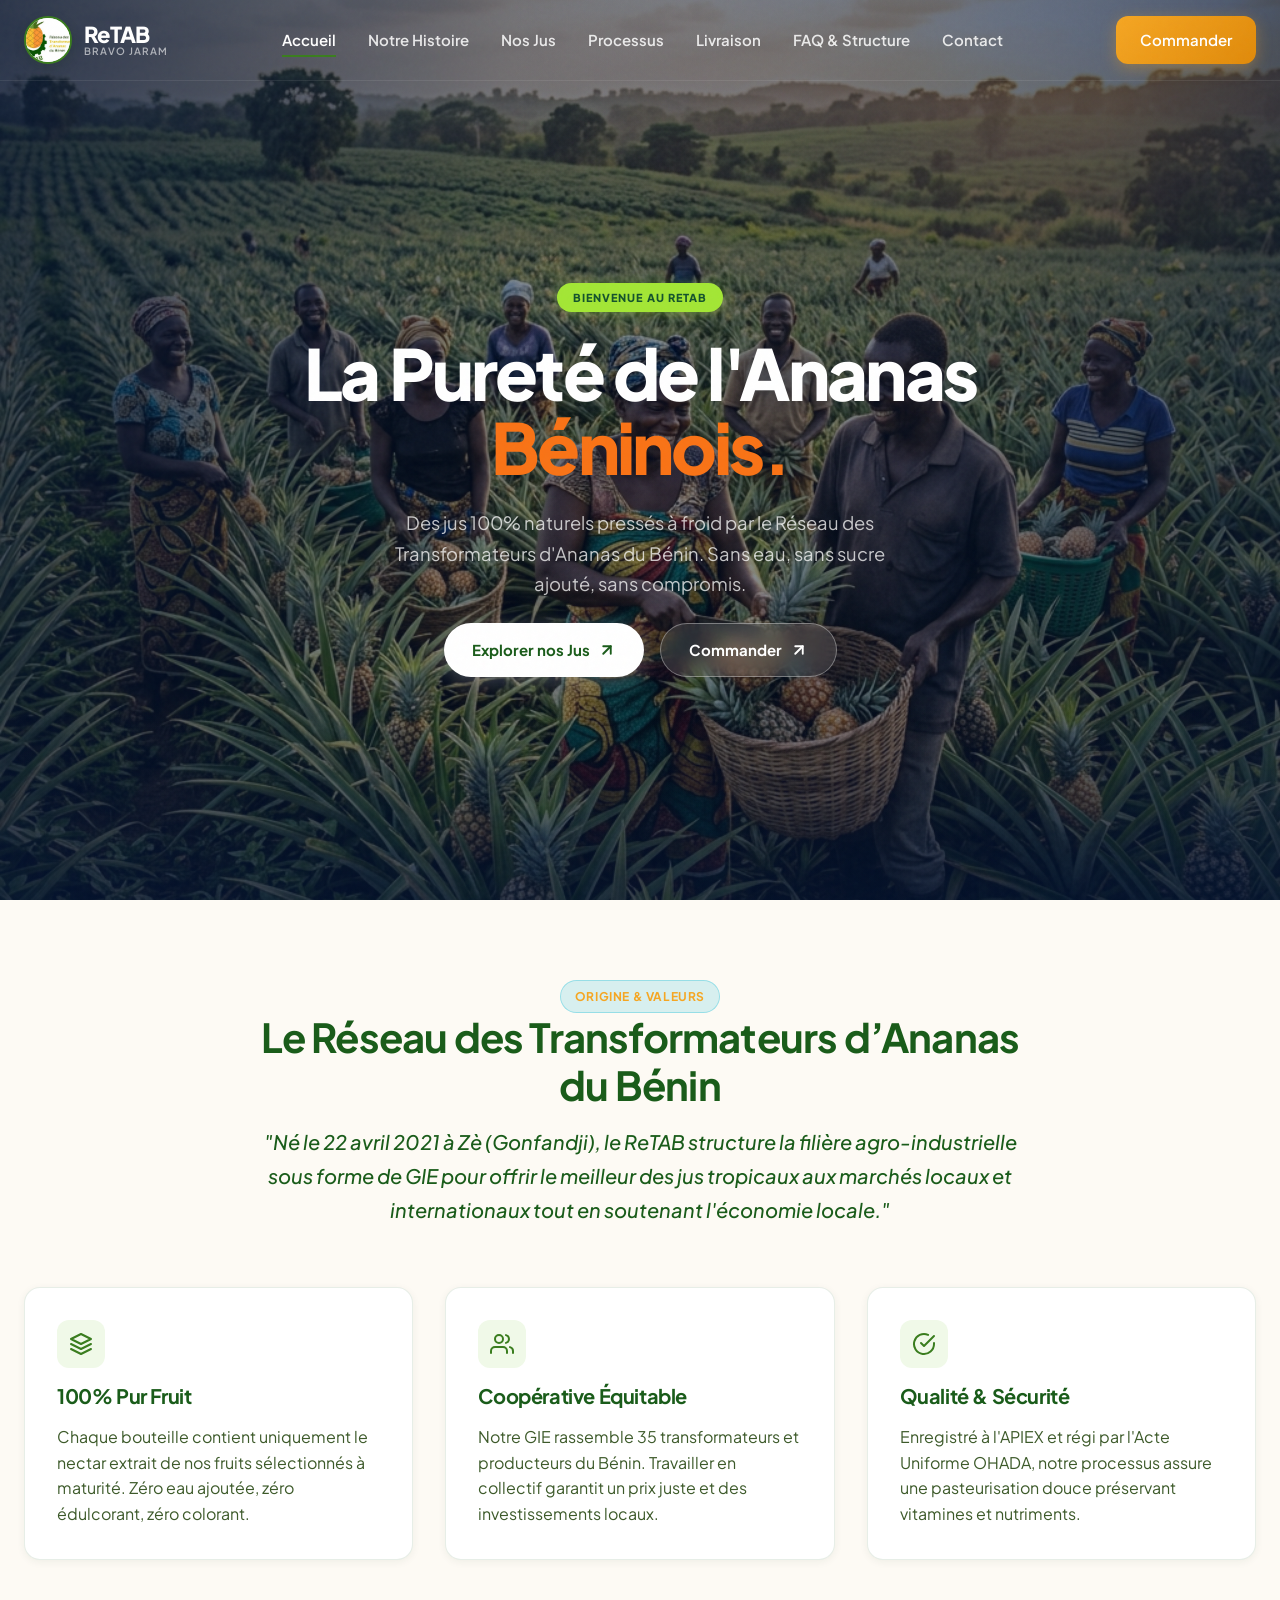
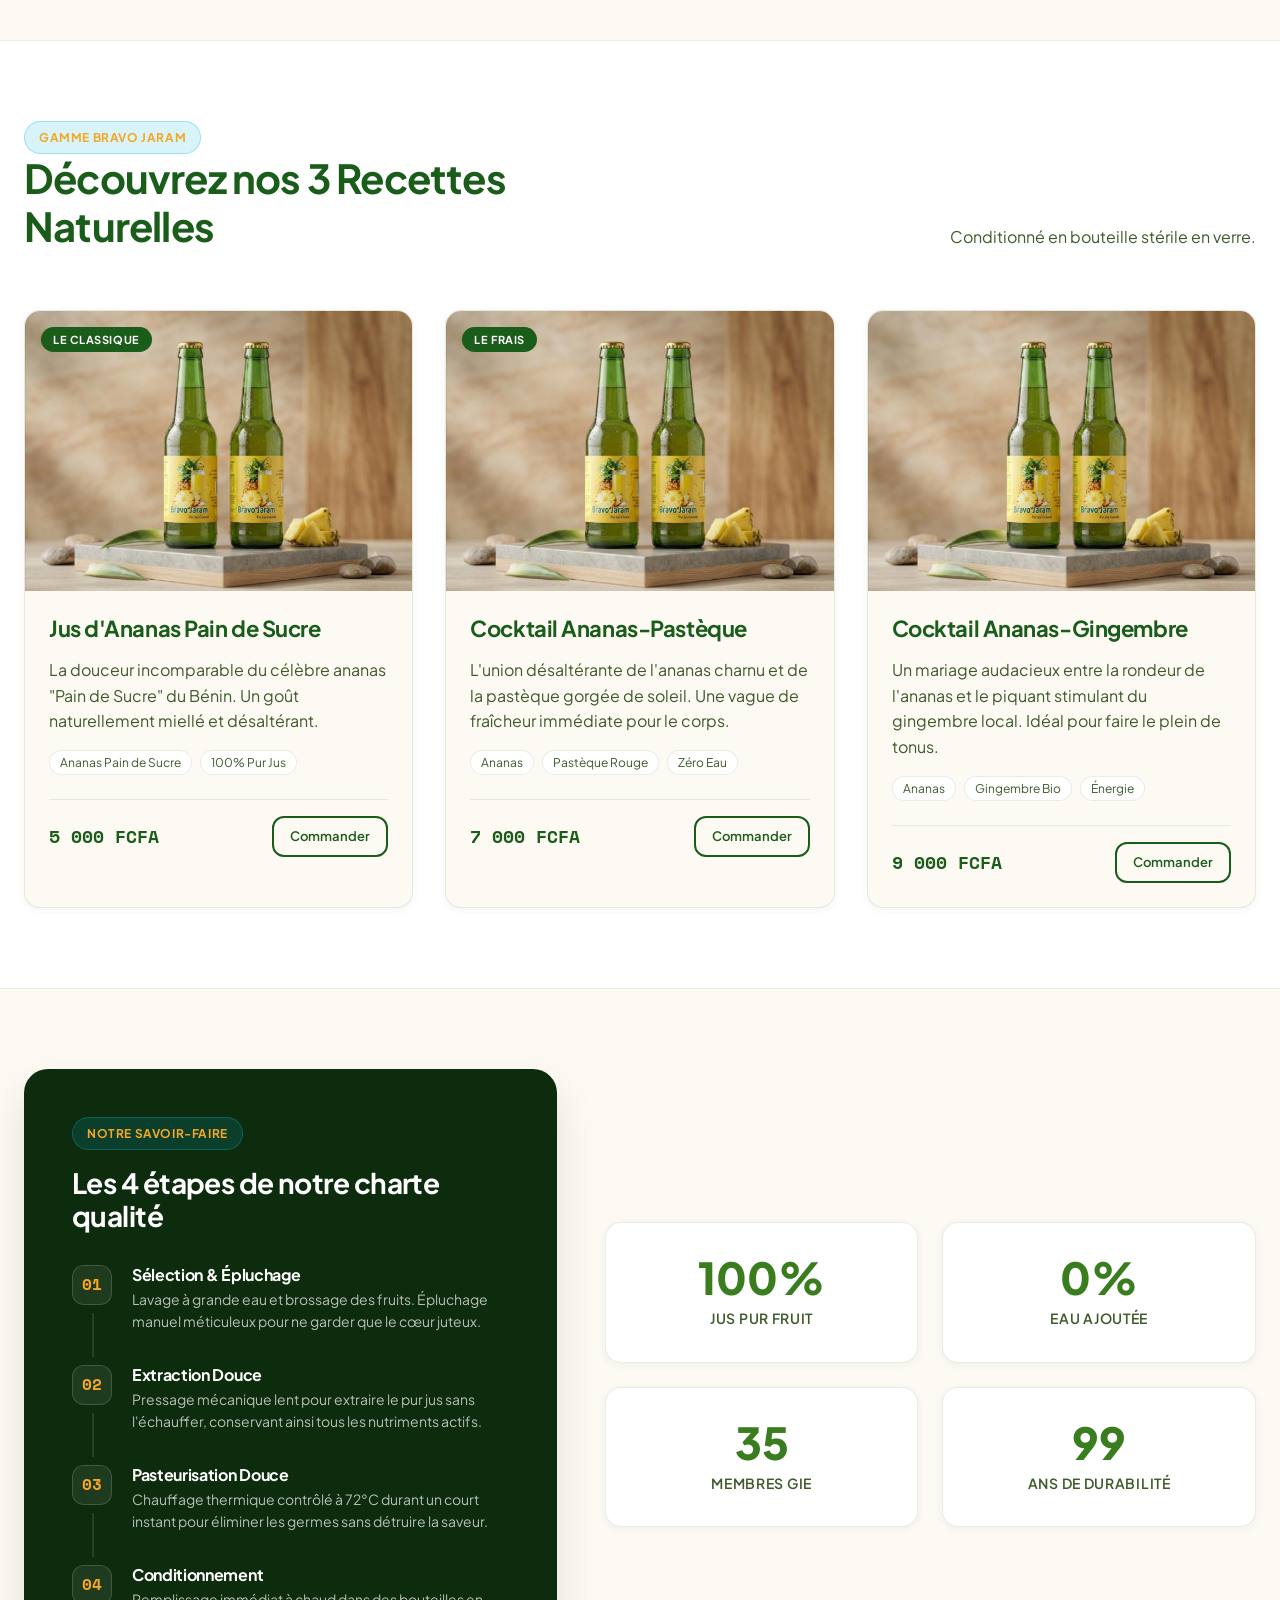
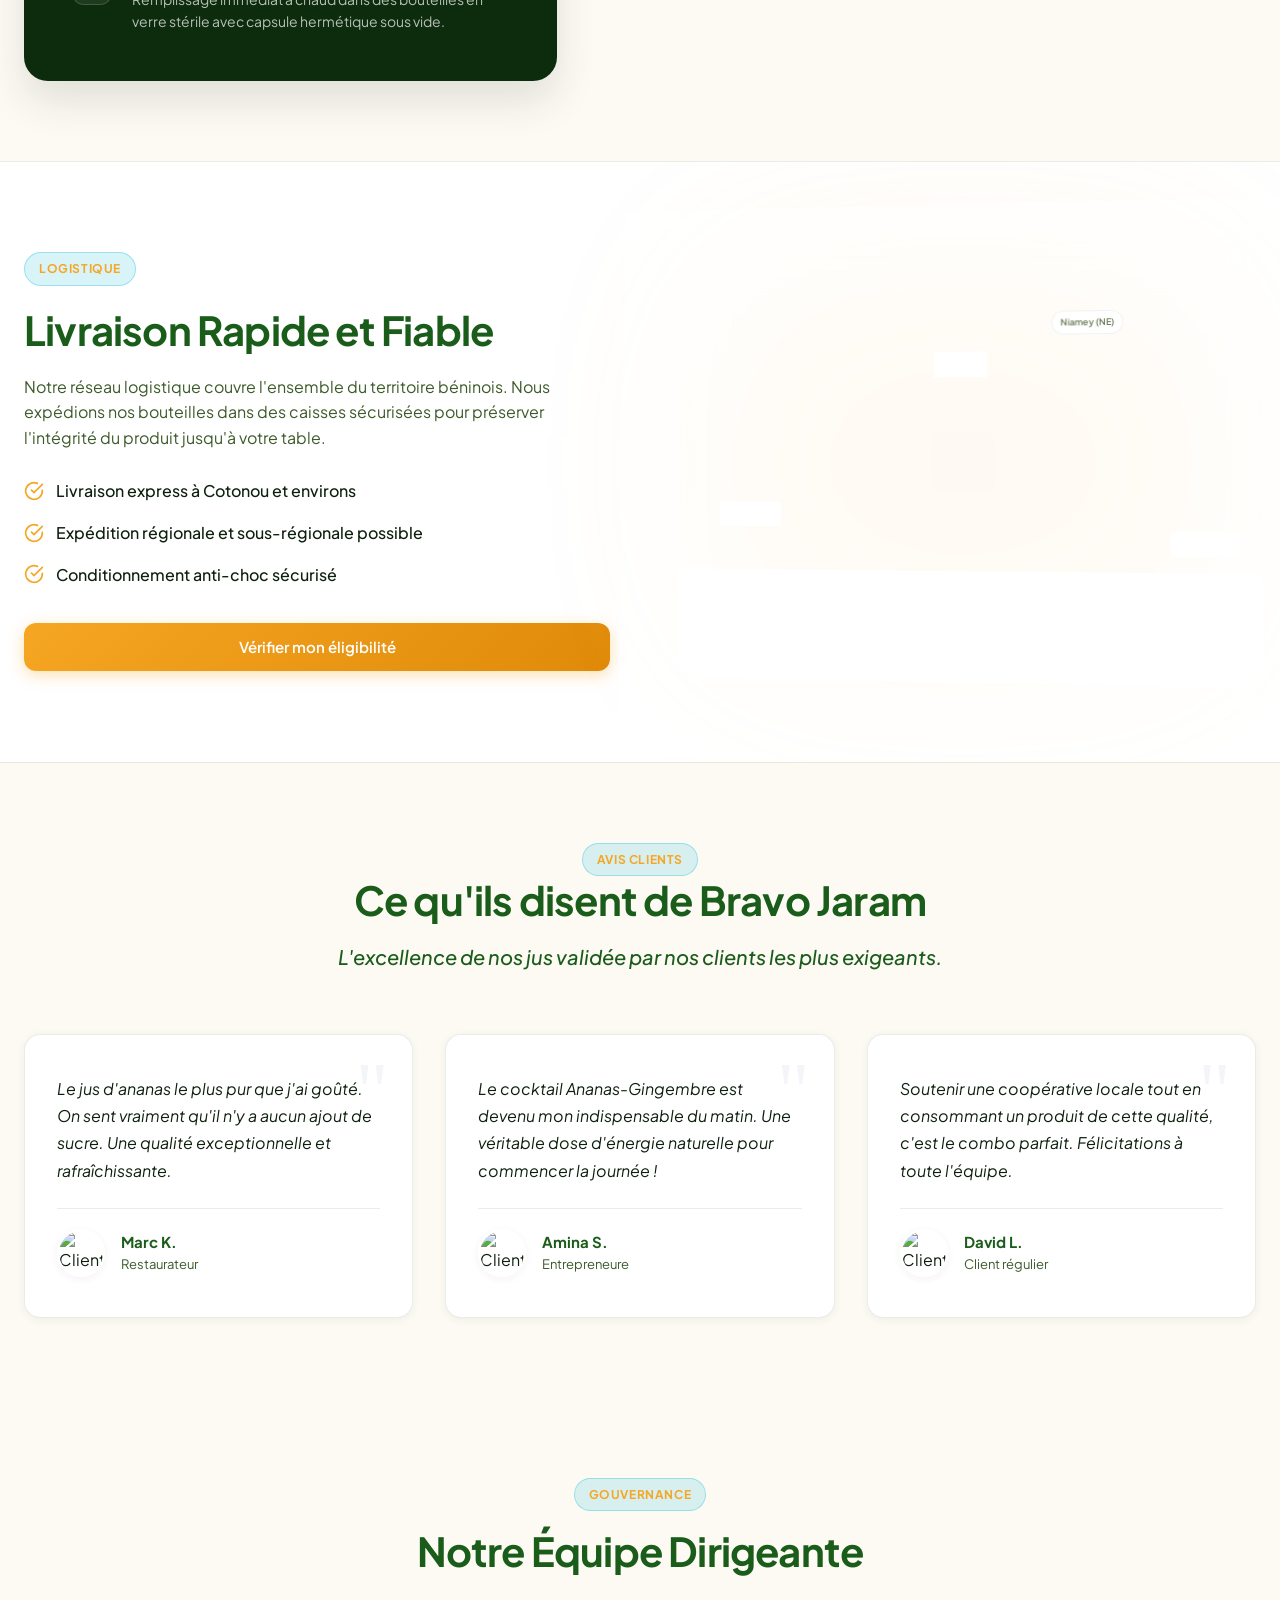
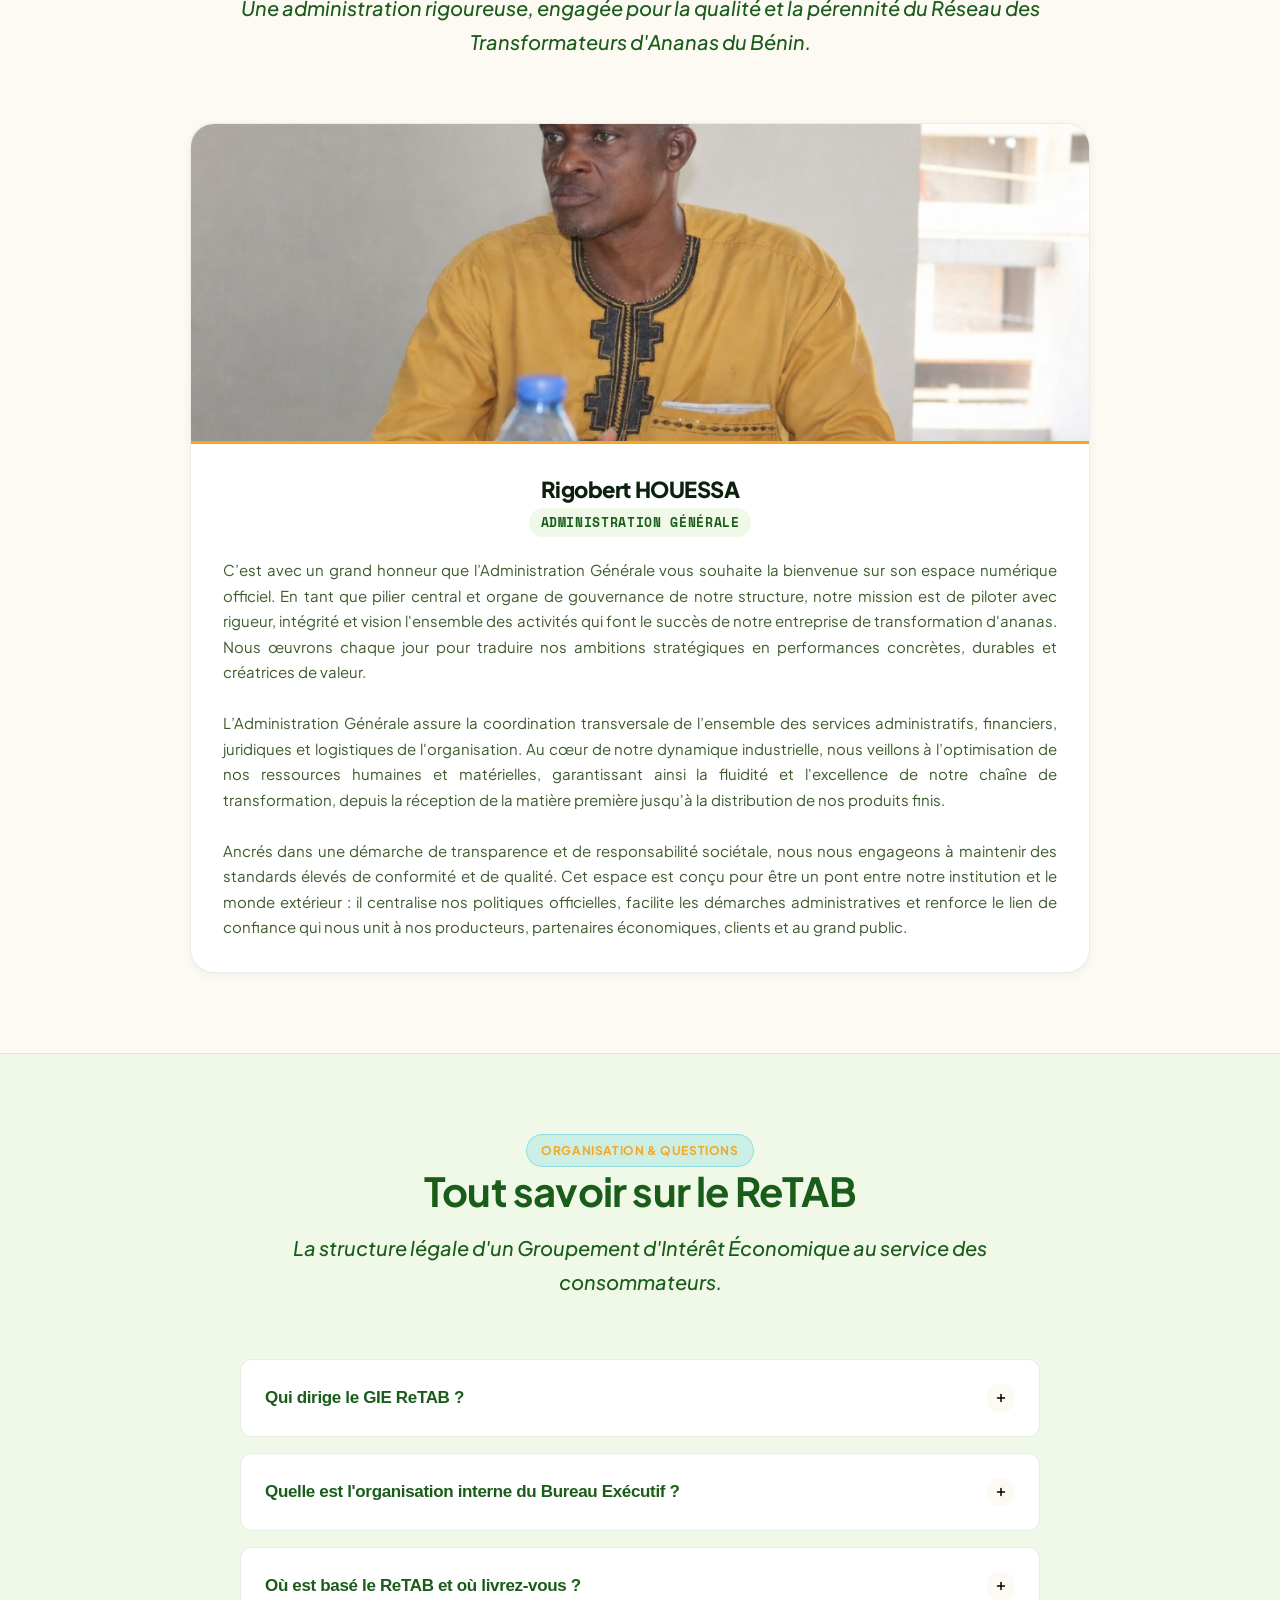
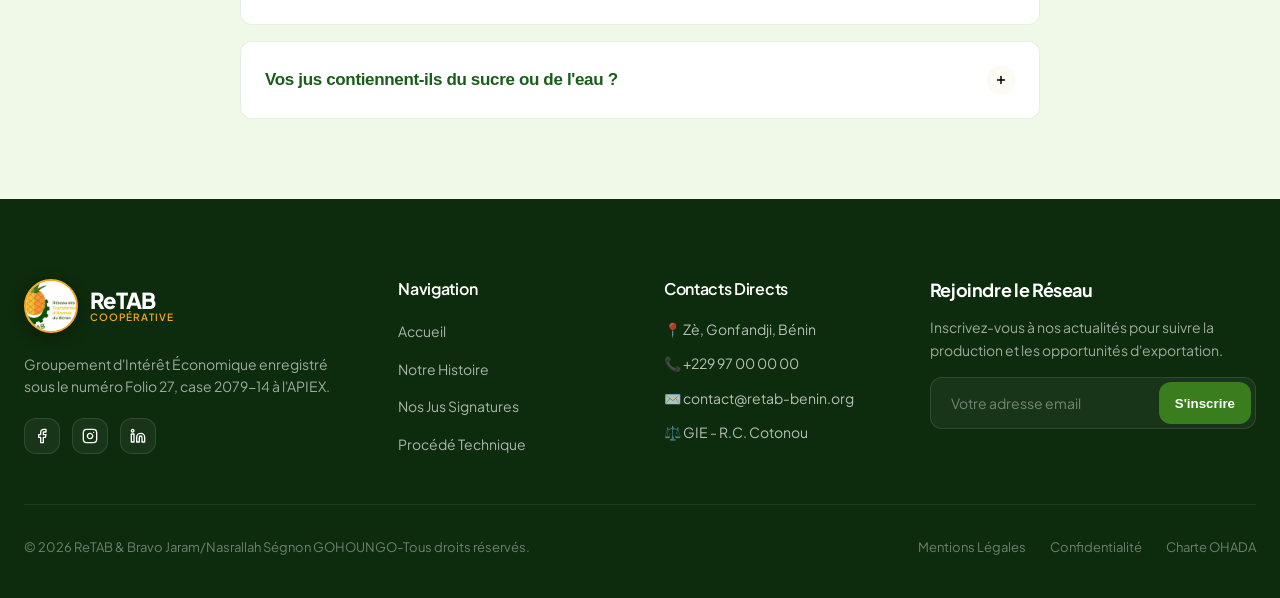
==== commit 4b07450d: "Correction de la mise en page de la section Equipe Dirigeante et suppression d'un commentaire confli" ====
--- a/index.html
+++ b/index.html
@@ -614,12 +614,12 @@
                 numérique officiel. En tant que pilier central et organe de gouvernance de notre structure, notre
                 mission est de piloter avec rigueur, intégrité et vision l'ensemble des activités qui font le succès de
                 notre entreprise de transformation d'ananas. Nous œuvrons chaque jour pour traduire nos ambitions
-                stratégiques en performances concrètes, durables et créatrices de valeur. </br>
+                stratégiques en performances concrètes, durables et créatrices de valeur.<br><br>
                 L’Administration Générale assure la coordination transversale de l’ensemble des services administratifs,
                 financiers, juridiques et logistiques de l'organisation. Au cœur de notre dynamique industrielle, nous
                 veillons à l’optimisation de nos ressources humaines et matérielles, garantissant ainsi la fluidité et
                 l'excellence de notre chaîne de transformation, depuis la réception de la matière première jusqu'à la
-                distribution de nos produits finis. </br>
+                distribution de nos produits finis.<br><br>
                 Ancrés dans une démarche de transparence et de responsabilité sociétale, nous nous engageons à maintenir
                 des standards élevés de conformité et de qualité. Cet espace est conçu pour être un pont entre notre
                 institution et le monde extérieur : il centralise nos politiques officielles, facilite les démarches
@@ -633,8 +633,6 @@
     </section>
 
     <!-- =========================================
-=======
-
          FAQ & ORGANIZATION SECTION
          ========================================= -->
     <section class="faq-section" id="faq">
